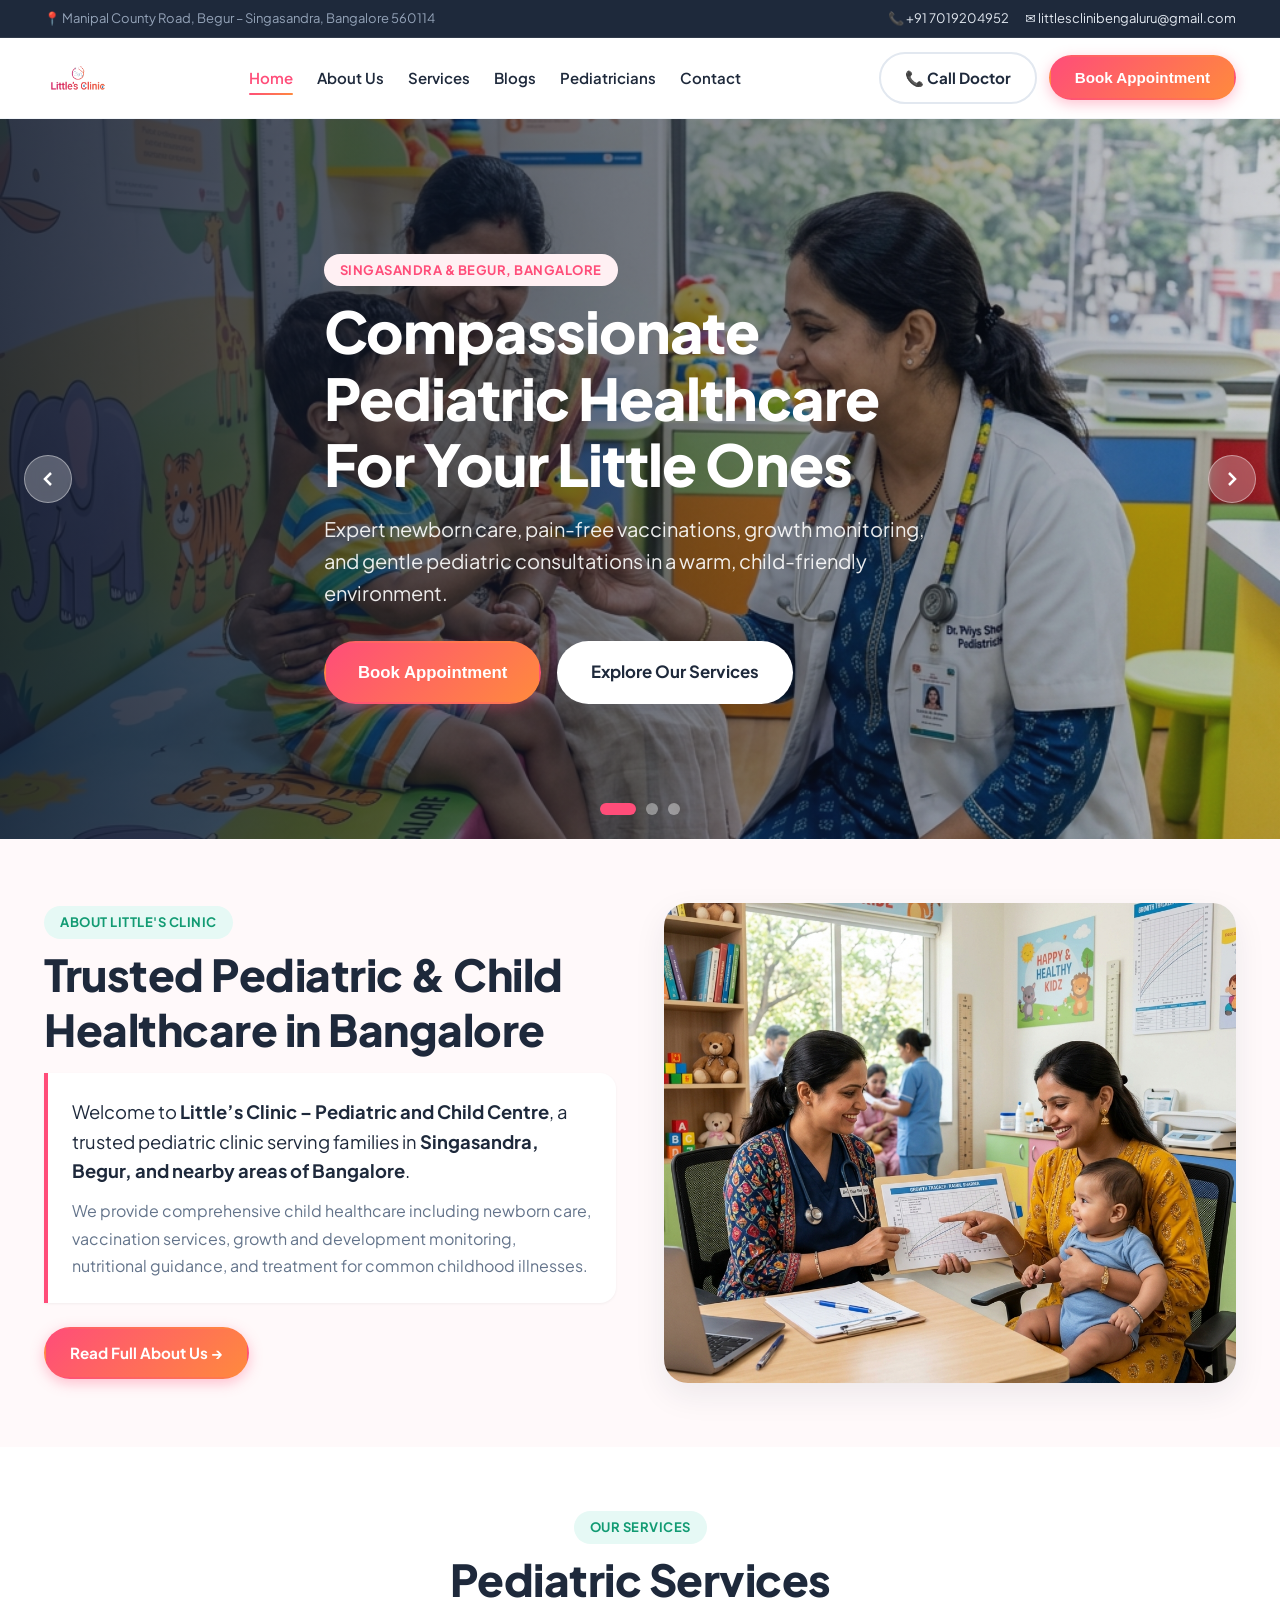
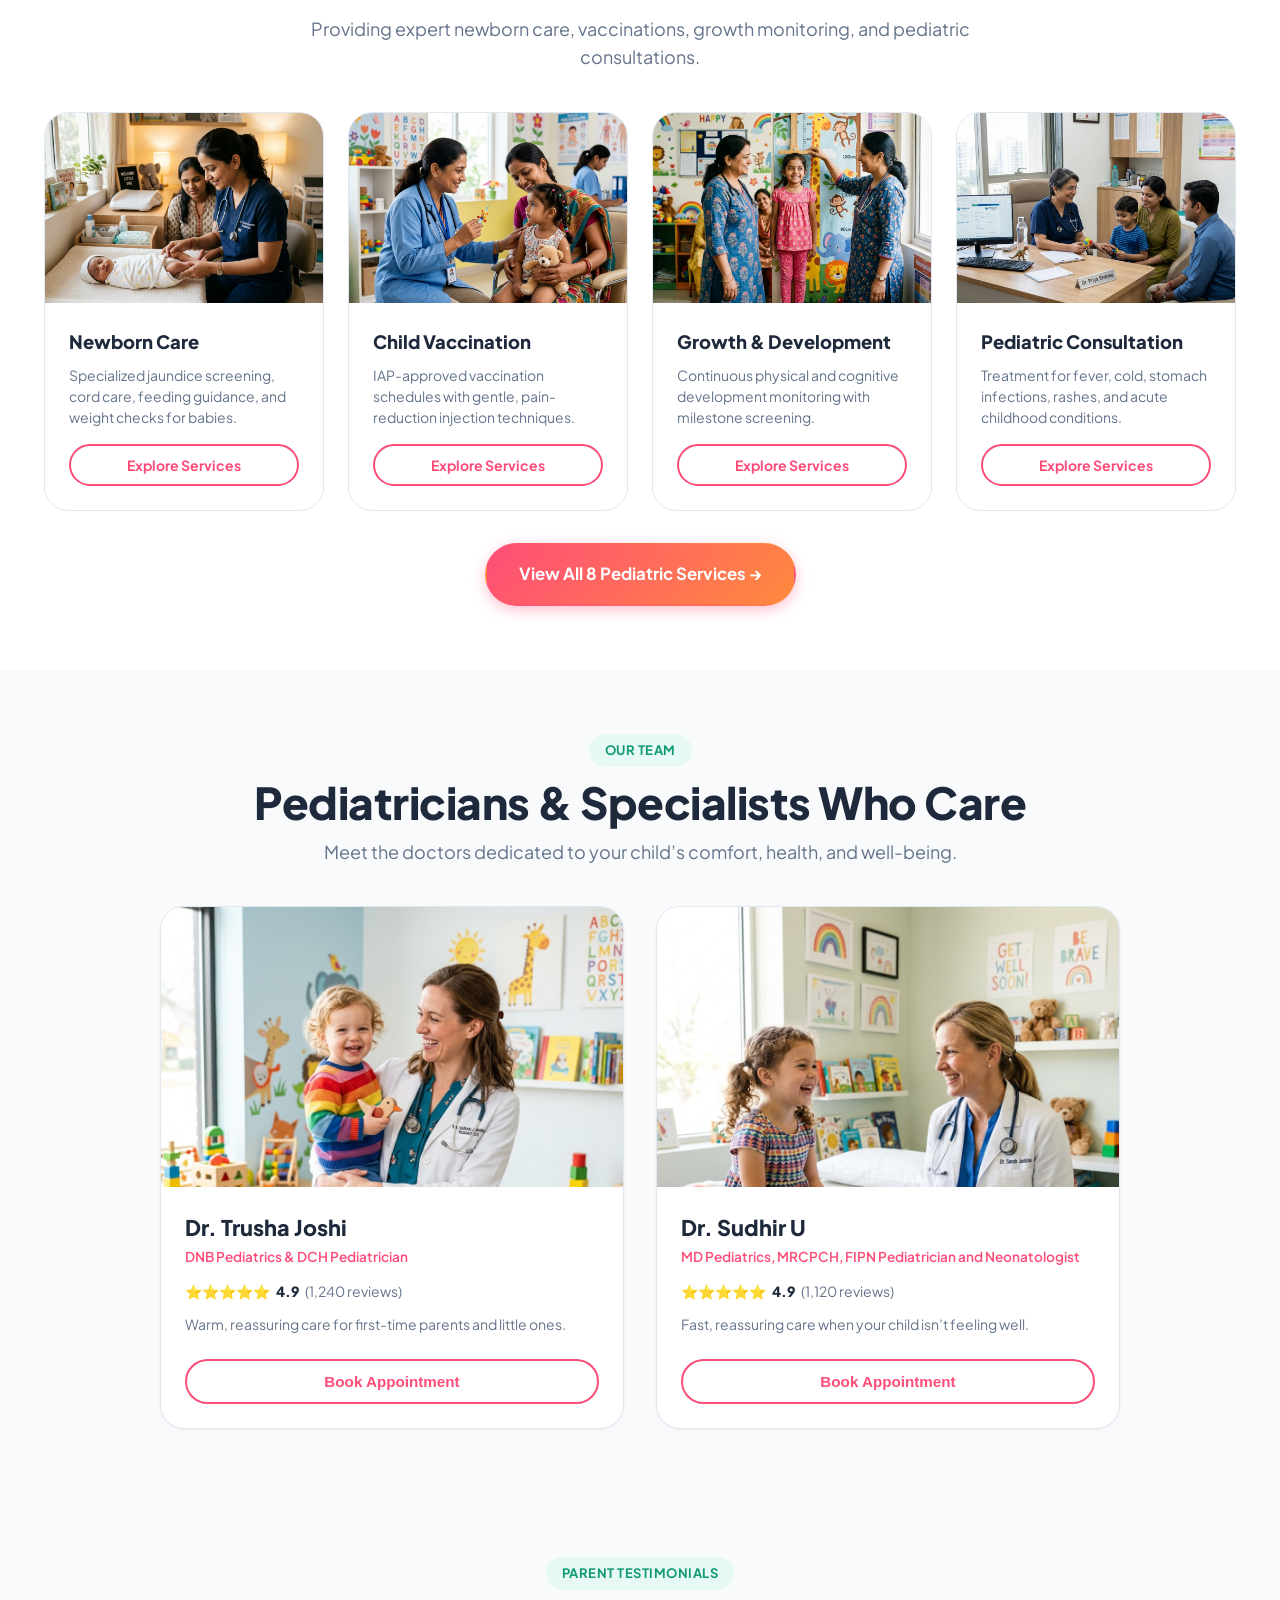
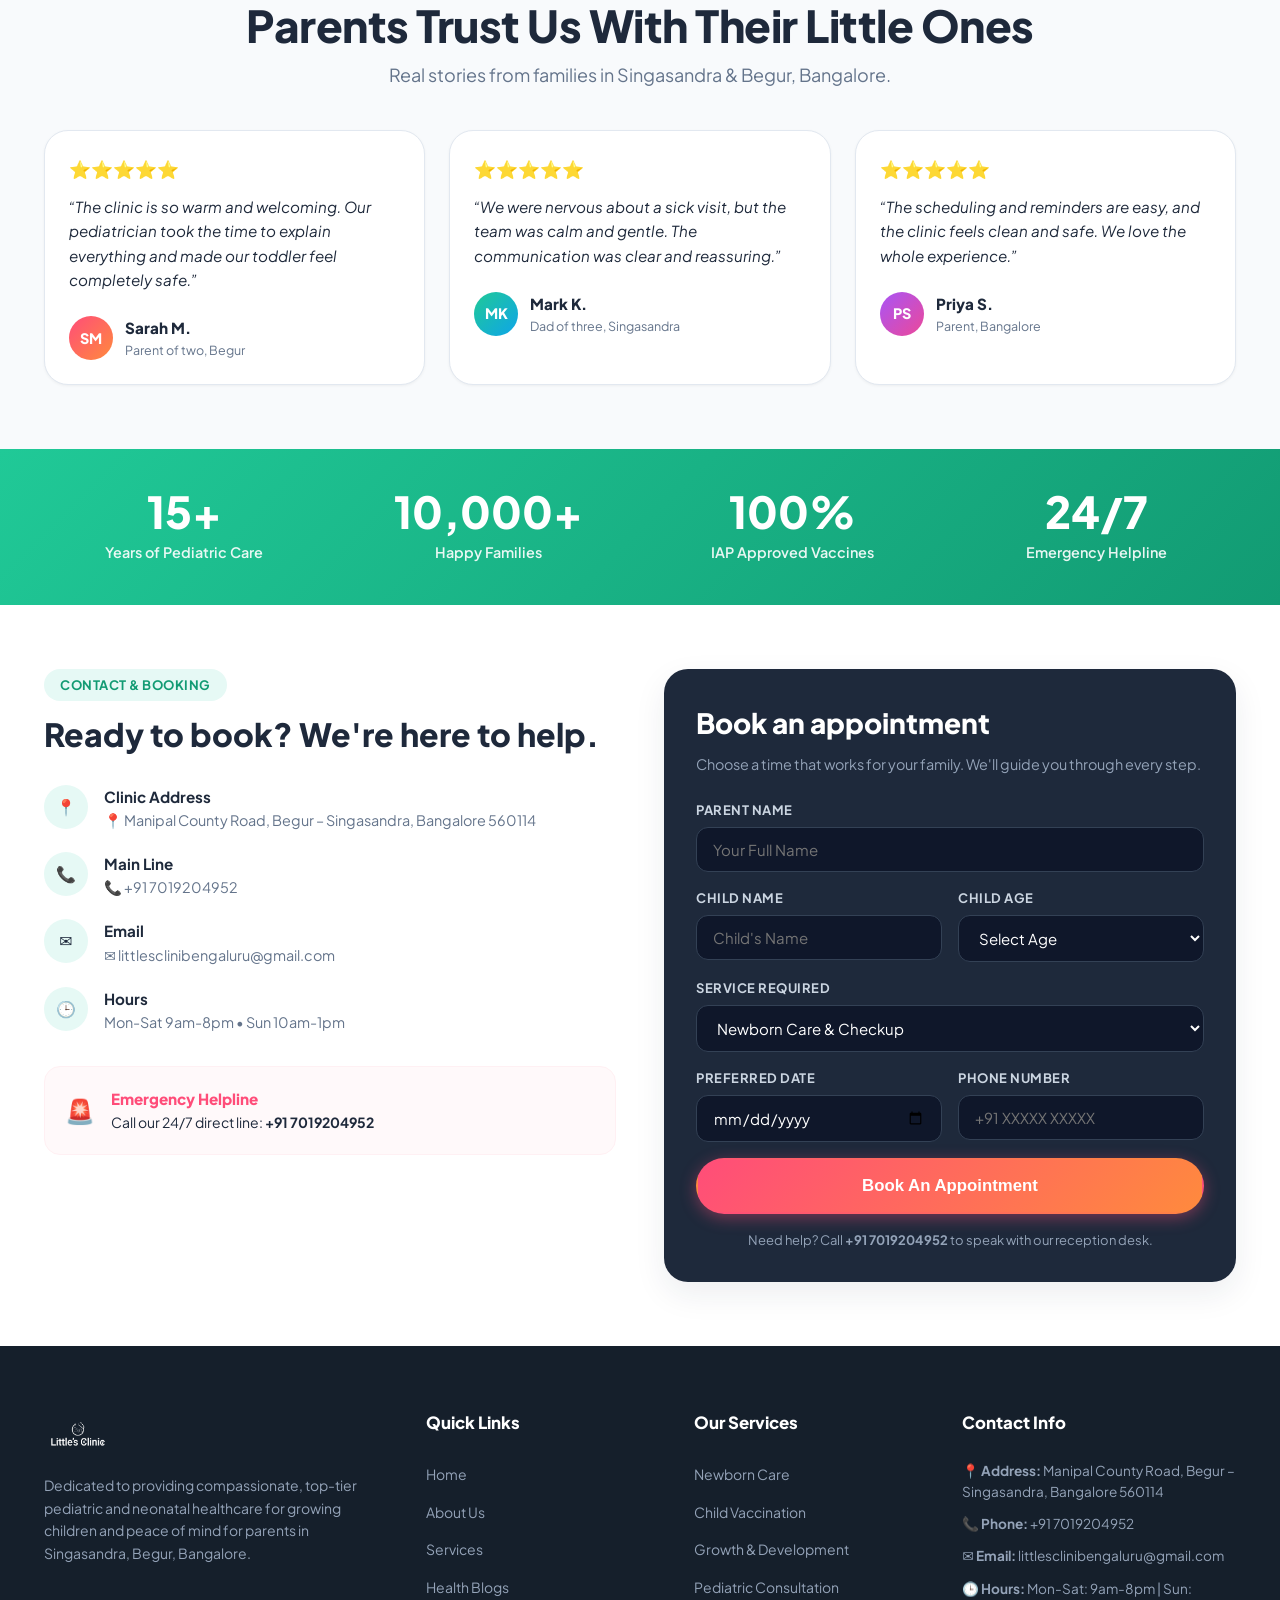
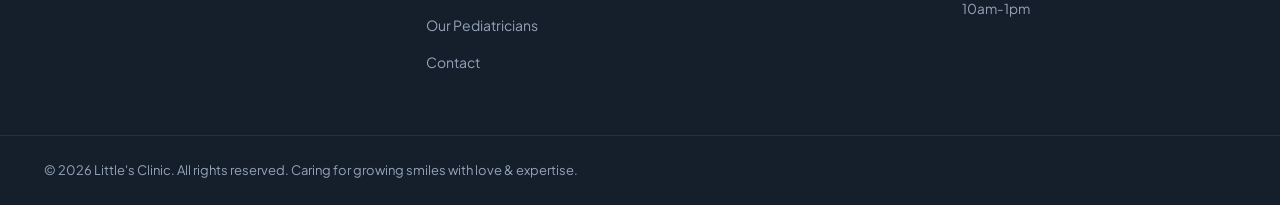
==== index.html @ 9e92f67b "Initial commit - Little's Clinic website with multi-page layout, Indian pediatric images, interactiv" ====
<!DOCTYPE html>
<html lang="en">
<head>
  <meta charset="UTF-8">
  <meta name="viewport" content="width=device-width, initial-scale=1.0">
  <title>Little's Clinic | Pediatric & Child Centre | Singasandra & Begur, Bangalore</title>
  <meta name="description" content="Little's Clinic – Pediatric & Child Centre located on Manipal County Road, Begur – Singasandra, Bangalore. Providing newborn care, vaccination, growth monitoring, and pediatric consultations.">
  <link rel="preconnect" href="https://fonts.googleapis.com">
  <link rel="preconnect" href="https://fonts.gstatic.com" crossorigin>
  <link href="https://fonts.googleapis.com/css2?family=Plus+Jakarta+Sans:wght@400;500;600;700;800&display=swap" rel="stylesheet">
  <link rel="stylesheet" href="styles.css">
</head>
<body>

  <!-- ================= TOP CONTACT INFO BAR ================= -->
  <div class="top-bar">
    <div class="container top-bar__container">
      <div class="top-bar__location">
        <span>📍 Manipal County Road, Begur – Singasandra, Bangalore 560114</span>
      </div>
      <div class="top-bar__contact">
        <a href="tel:+917019204952">📞 +91 7019204952</a>
        <a href="mailto:littlesclinibengaluru@gmail.com">✉ littlesclinibengaluru@gmail.com</a>
      </div>
    </div>
  </div>

  <!-- ================= HEADER / NAVIGATION ================= -->
  <header class="header" id="header">
    <div class="container header__container">
      
      <a href="index.html" class="brand-logo" aria-label="Little's Clinic Home">
        <img src="assets/image.png" alt="Little's Clinic Logo" class="brand-logo__img">
      </a>

      <nav class="nav" id="main-nav">
        <ul class="nav__list">
          <li class="nav__item"><a href="index.html" class="nav__link active">Home</a></li>
          <li class="nav__item"><a href="about.html" class="nav__link">About Us</a></li>
          <li class="nav__item"><a href="services.html" class="nav__link">Services</a></li>
          <li class="nav__item"><a href="blogs.html" class="nav__link">Blogs</a></li>
          <li class="nav__item"><a href="#pediatricians" class="nav__link">Pediatricians</a></li>
          <li class="nav__item"><a href="#contact" class="nav__link">Contact</a></li>
        </ul>
      </nav>

      <div class="header__actions">
        <a href="tel:+917019204952" class="btn btn--outline">
          📞 Call Doctor
        </a>
        <button onclick="openBookingModal()" class="btn btn--primary">
          Book Appointment
        </button>
        <button class="mobile-toggle" id="mobile-toggle" aria-label="Toggle Navigation Menu">
          <span></span><span></span><span></span>
        </button>
      </div>

    </div>
  </header>

  <!-- ================= HERO CAROUSEL SECTION ================= -->
  <section class="hero-carousel" id="home">
    <div class="carousel-track" id="carousel-track">
      
      <!-- SLIDE 1 (INDIAN PEDIATRICIAN & CHILD) -->
      <div class="hero-slide active" style="background-image: url('assets/hero-indian-1.png');">
        <div class="hero-slide__overlay"></div>
        <div class="container hero-slide__content">
          <span class="badge badge--pink animate-badge">SINGASANDRA & BEGUR, BANGALORE</span>
          <h1 class="hero-title animate-title">Compassionate Pediatric Healthcare For Your Little Ones</h1>
          <p class="hero-subtitle animate-subtitle">Expert newborn care, pain-free vaccinations, growth monitoring, and gentle pediatric consultations in a warm, child-friendly environment.</p>
          <div class="hero-actions animate-actions">
            <button onclick="openBookingModal()" class="btn btn--primary btn--lg">
              Book Appointment
            </button>
            <a href="services.html" class="btn btn--white-pill btn--lg">
              Explore Our Services
            </a>
          </div>
        </div>
      </div>

      <!-- SLIDE 2 (INDIAN PEDIATRIC EXAMINATION) -->
      <div class="hero-slide" style="background-image: url('assets/hero-indian-2.png');">
        <div class="hero-slide__overlay"></div>
        <div class="container hero-slide__content">
          <span class="badge badge--teal animate-badge">EXPERIENCED PEDIATRIC SPECIALISTS</span>
          <h1 class="hero-title animate-title">Trusted Healthcare Partners For Growing Families</h1>
          <p class="hero-subtitle animate-subtitle">Comprehensive child health checkups and personalized medical guidance tailored for every developmental stage.</p>
          <div class="hero-actions animate-actions">
            <button onclick="openBookingModal()" class="btn btn--primary btn--lg">
              Schedule A Visit
            </button>
            <a href="#pediatricians" class="btn btn--white-pill btn--lg">
              Meet Our Doctors
            </a>
          </div>
        </div>
      </div>

      <!-- SLIDE 3 (INDIAN MOTHER & BABY CONSULTATION) -->
      <div class="hero-slide" style="background-image: url('assets/hero-indian-3.png');">
        <div class="hero-slide__overlay"></div>
        <div class="container hero-slide__content">
          <span class="badge badge--yellow animate-badge">NEWBORN & INFANT WELLNESS</span>
          <h1 class="hero-title animate-title">Nurturing Healthy Growth & Peaceful Smiles</h1>
          <p class="hero-subtitle animate-subtitle">From zero-dose newborn vaccinations to toddler nutrition, we support parents with expert medical advice.</p>
          <div class="hero-actions animate-actions">
            <button onclick="openBookingModal()" class="btn btn--primary btn--lg">
              Consult A Specialist
            </button>
            <a href="about.html" class="btn btn--white-pill btn--lg">
              About Little's Clinic
            </a>
          </div>
        </div>
      </div>

    </div>

    <!-- CAROUSEL CONTROLS -->
    <button class="carousel-control prev" id="carousel-prev" aria-label="Previous Slide">
      <svg width="24" height="24" viewBox="0 0 24 24" fill="none" stroke="currentColor" stroke-width="2.5"><polyline points="15 18 9 12 15 6"/></svg>
    </button>
    <button class="carousel-control next" id="carousel-next" aria-label="Next Slide">
      <svg width="24" height="24" viewBox="0 0 24 24" fill="none" stroke="currentColor" stroke-width="2.5"><polyline points="9 18 15 12 9 6"/></svg>
    </button>

    <!-- CAROUSEL INDICATORS -->
    <div class="carousel-indicators" id="carousel-indicators">
      <button class="indicator active" data-slide="0" aria-label="Slide 1"></button>
      <button class="indicator" data-slide="1" aria-label="Slide 2"></button>
      <button class="indicator" data-slide="2" aria-label="Slide 3"></button>
    </div>
  </section>

  <!-- ================= ABOUT PREVIEW SUMMARY ================= -->
  <section class="about-section" id="about-summary">
    <div class="container">
      <div class="about-grid">
        <div class="about-content animate-on-scroll">
          <span class="badge badge--teal">ABOUT LITTLE'S CLINIC</span>
          <h2 class="section-title">Trusted Pediatric & Child Healthcare in Bangalore</h2>
          <div class="about-highlight-box">
            <p class="about-lead">
              Welcome to <strong>Little’s Clinic – Pediatric and Child Centre</strong>, a trusted pediatric clinic serving families in <strong>Singasandra, Begur, and nearby areas of Bangalore</strong>.
            </p>
            <p class="about-description">
              We provide comprehensive child healthcare including newborn care, vaccination services, growth and development monitoring, nutritional guidance, and treatment for common childhood illnesses.
            </p>
          </div>
          <div style="margin-top:20px;">
            <a href="about.html" class="btn btn--primary">Read Full About Us &rarr;</a>
          </div>
        </div>

        <div class="about-visual animate-on-scroll">
          <div class="about-image-card main-img">
            <img src="assets/hero-indian-3.png" alt="Little's Clinic Pediatric Doctor and Mother with Baby">
          </div>
        </div>
      </div>
    </div>
  </section>

  <!-- ================= SERVICES PREVIEW ================= -->
  <section class="services-section" id="services-preview">
    <div class="container">
      <div class="section-header text-center animate-on-scroll">
        <span class="badge badge--teal">OUR SERVICES</span>
        <h2 class="section-title">Pediatric Services</h2>
        <p class="section-subtitle">Providing expert newborn care, vaccinations, growth monitoring, and pediatric consultations.</p>
      </div>

      <div class="services-grid animate-on-scroll">
        <!-- SERVICE 1 -->
        <div class="service-card-v2 service-card--pink">
          <div class="service-card-v2__image">
            <img src="assets/service-newborn.png" alt="Newborn Care">
          </div>
          <div class="service-card-v2__content">
            <h3 class="service-card-v2__title">Newborn Care</h3>
            <p class="service-card-v2__desc">Specialized jaundice screening, cord care, feeding guidance, and weight checks for babies.</p>
            <a href="services.html" class="btn btn--outline-primary btn--full btn--sm">Explore Services</a>
          </div>
        </div>

        <!-- SERVICE 2 -->
        <div class="service-card-v2 service-card--teal">
          <div class="service-card-v2__image">
            <img src="assets/service-vaccination.png" alt="Child Vaccination">
          </div>
          <div class="service-card-v2__content">
            <h3 class="service-card-v2__title">Child Vaccination</h3>
            <p class="service-card-v2__desc">IAP-approved vaccination schedules with gentle, pain-reduction injection techniques.</p>
            <a href="services.html" class="btn btn--outline-primary btn--full btn--sm">Explore Services</a>
          </div>
        </div>

        <!-- SERVICE 3 -->
        <div class="service-card-v2 service-card--orange">
          <div class="service-card-v2__image">
            <img src="assets/service-growth.png" alt="Growth & Development">
          </div>
          <div class="service-card-v2__content">
            <h3 class="service-card-v2__title">Growth & Development</h3>
            <p class="service-card-v2__desc">Continuous physical and cognitive development monitoring with milestone screening.</p>
            <a href="services.html" class="btn btn--outline-primary btn--full btn--sm">Explore Services</a>
          </div>
        </div>

        <!-- SERVICE 4 -->
        <div class="service-card-v2 service-card--blue">
          <div class="service-card-v2__image">
            <img src="assets/service-consultation.png" alt="Pediatric Consultation">
          </div>
          <div class="service-card-v2__content">
            <h3 class="service-card-v2__title">Pediatric Consultation</h3>
            <p class="service-card-v2__desc">Treatment for fever, cold, stomach infections, rashes, and acute childhood conditions.</p>
            <a href="services.html" class="btn btn--outline-primary btn--full btn--sm">Explore Services</a>
          </div>
        </div>
      </div>

      <div style="text-align:center; margin-top:32px;">
        <a href="services.html" class="btn btn--primary btn--lg">View All 8 Pediatric Services &rarr;</a>
      </div>
    </div>
  </section>

  <!-- ================= MEET OUR PEDIATRICIANS ================= -->
  <section class="pediatricians-section" id="pediatricians">
    <div class="container">
      
      <div class="section-header text-center animate-on-scroll">
        <span class="badge badge--teal">OUR TEAM</span>
        <h2 class="section-title">Pediatricians & Specialists Who Care</h2>
        <p class="section-subtitle">Meet the doctors dedicated to your child’s comfort, health, and well-being.</p>
      </div>

      <div class="doctors-grid animate-on-scroll">
        
        <!-- DOCTOR CARD 1 -->
        <div class="doctor-card">
          <div class="doctor-card__image-wrap">
            <img src="assets/doctor_trusha_joshi_1786905986189.png" alt="Dr. Trusha Joshi - Pediatrician" class="doctor-card__img" loading="lazy">
          </div>
          <div class="doctor-card__content">
            <h3 class="doctor-card__name">Dr. Trusha Joshi</h3>
            <p class="doctor-card__qualification">DNB Pediatrics & DCH Pediatrician</p>
            
            <div class="doctor-card__rating">
              <span class="stars">⭐⭐⭐⭐⭐</span>
              <span class="rating-score">4.9</span>
              <span class="rating-count">(1,240 reviews)</span>
            </div>

            <p class="doctor-card__specialization">Warm, reassuring care for first-time parents and little ones.</p>
            
            <div class="doctor-card__action">
              <button onclick="openBookingModal('Dr. Trusha Joshi')" class="btn btn--outline-primary btn--full">Book Appointment</button>
            </div>
          </div>
        </div>

        <!-- DOCTOR CARD 2 -->
        <div class="doctor-card">
          <div class="doctor-card__image-wrap">
            <img src="assets/doctor_sudhir_u_1786906006458.png" alt="Dr. Sudhir U - Pediatrician & Neonatologist" class="doctor-card__img" loading="lazy">
          </div>
          <div class="doctor-card__content">
            <h3 class="doctor-card__name">Dr. Sudhir U</h3>
            <p class="doctor-card__qualification">MD Pediatrics, MRCPCH, FIPN Pediatrician and Neonatologist</p>
            
            <div class="doctor-card__rating">
              <span class="stars">⭐⭐⭐⭐⭐</span>
              <span class="rating-score">4.9</span>
              <span class="rating-count">(1,120 reviews)</span>
            </div>

            <p class="doctor-card__specialization">Fast, reassuring care when your child isn’t feeling well.</p>
            
            <div class="doctor-card__action">
              <button onclick="openBookingModal('Dr. Sudhir U')" class="btn btn--outline-primary btn--full">Book Appointment</button>
            </div>
          </div>
        </div>

      </div>
    </div>
  </section>

  <!-- ================= TESTIMONIALS SECTION ================= -->
  <section class="testimonials-section" id="testimonials">
    <div class="container">
      
      <div class="section-header text-center animate-on-scroll">
        <span class="badge badge--teal">PARENT TESTIMONIALS</span>
        <h2 class="section-title">Parents Trust Us With Their Little Ones</h2>
        <p class="section-subtitle">Real stories from families in Singasandra & Begur, Bangalore.</p>
      </div>

      <div class="testimonials-grid animate-on-scroll">
        
        <div class="testimonial-card">
          <div class="testimonial-card__stars">⭐⭐⭐⭐⭐</div>
          <p class="testimonial-card__text">“The clinic is so warm and welcoming. Our pediatrician took the time to explain everything and made our toddler feel completely safe.”</p>
          <div class="testimonial-card__author">
            <div class="author-avatar author-avatar--1">SM</div>
            <div class="author-info">
              <h4 class="author-name">Sarah M.</h4>
              <p class="author-role">Parent of two, Begur</p>
            </div>
          </div>
        </div>

        <div class="testimonial-card">
          <div class="testimonial-card__stars">⭐⭐⭐⭐⭐</div>
          <p class="testimonial-card__text">“We were nervous about a sick visit, but the team was calm and gentle. The communication was clear and reassuring.”</p>
          <div class="testimonial-card__author">
            <div class="author-avatar author-avatar--2">MK</div>
            <div class="author-info">
              <h4 class="author-name">Mark K.</h4>
              <p class="author-role">Dad of three, Singasandra</p>
            </div>
          </div>
        </div>

        <div class="testimonial-card">
          <div class="testimonial-card__stars">⭐⭐⭐⭐⭐</div>
          <p class="testimonial-card__text">“The scheduling and reminders are easy, and the clinic feels clean and safe. We love the whole experience.”</p>
          <div class="testimonial-card__author">
            <div class="author-avatar author-avatar--3">PS</div>
            <div class="author-info">
              <h4 class="author-name">Priya S.</h4>
              <p class="author-role">Parent, Bangalore</p>
            </div>
          </div>
        </div>

      </div>
    </div>
  </section>

  <!-- ================= STATS BANNER ================= -->
  <section class="stats-banner animate-on-scroll">
    <div class="container">
      <div class="stats-grid">
        
        <div class="stat-card">
          <h3 class="stat-card__number">15+</h3>
          <p class="stat-card__label">Years of Pediatric Care</p>
        </div>

        <div class="stat-card">
          <h3 class="stat-card__number">10,000+</h3>
          <p class="stat-card__label">Happy Families</p>
        </div>

        <div class="stat-card">
          <h3 class="stat-card__number">100%</h3>
          <p class="stat-card__label">IAP Approved Vaccines</p>
        </div>

        <div class="stat-card">
          <h3 class="stat-card__number">24/7</h3>
          <p class="stat-card__label">Emergency Helpline</p>
        </div>

      </div>
    </div>
  </section>

  <!-- ================= CONTACT & BOOKING SECTION ================= -->
  <section class="contact-section" id="contact">
    <div class="container">
      <div class="contact-grid">
        
        <!-- LEFT SIDE: CLINIC CONTACT INFORMATION -->
        <div class="contact-info-block animate-on-scroll">
          <span class="badge badge--teal">CONTACT & BOOKING</span>
          <h2 class="contact-info-title">Ready to book? We're here to help.</h2>
          
          <div class="contact-items">
            
            <div class="contact-item">
              <div class="contact-item__icon">📍</div>
              <div class="contact-item__details">
                <h4>Clinic Address</h4>
                <p>📍 Manipal County Road, Begur – Singasandra, Bangalore 560114</p>
              </div>
            </div>

            <div class="contact-item">
              <div class="contact-item__icon">📞</div>
              <div class="contact-item__details">
                <h4>Main Line</h4>
                <p>📞 +91 7019204952</p>
              </div>
            </div>

            <div class="contact-item">
              <div class="contact-item__icon">✉</div>
              <div class="contact-item__details">
                <h4>Email</h4>
                <p>✉ littlesclinibengaluru@gmail.com</p>
              </div>
            </div>

            <div class="contact-item">
              <div class="contact-item__icon">🕒</div>
              <div class="contact-item__details">
                <h4>Hours</h4>
                <p>Mon-Sat 9am-8pm • Sun 10am-1pm</p>
              </div>
            </div>

          </div>

          <!-- EMERGENCY HELPLINE BOX -->
          <div class="emergency-box">
            <div class="emergency-box__icon">🚨</div>
            <div class="emergency-box__text">
              <h4>Emergency Helpline</h4>
              <p>Call our 24/7 direct line: <strong>+91 7019204952</strong></p>
            </div>
          </div>

        </div>

        <!-- RIGHT SIDE: BOOKING FORM CARD -->
        <div class="booking-card animate-on-scroll">
          <h3 class="booking-card__title">Book an appointment</h3>
          <p class="booking-card__desc">Choose a time that works for your family. We'll guide you through every step.</p>
          
          <form class="booking-form" id="main-booking-form" onsubmit="handleBookingSubmit(event)">
            <div class="form-group">
              <label for="parent-name">Parent Name</label>
              <input type="text" id="parent-name" required placeholder="Your Full Name">
            </div>

            <div class="form-row">
              <div class="form-group">
                <label for="child-name">Child Name</label>
                <input type="text" id="child-name" required placeholder="Child's Name">
              </div>

              <div class="form-group">
                <label for="child-age">Child Age</label>
                <select id="child-age" required>
                  <option value="">Select Age</option>
                  <option value="Newborn (0-2 mo)">Newborn (0-2 mo)</option>
                  <option value="Infant (3-12 mo)">Infant (3-12 mo)</option>
                  <option value="Toddler (1-3 yrs)">Toddler (1-3 yrs)</option>
                  <option value="Child (4-12 yrs)">Child (4-12 yrs)</option>
                </select>
              </div>
            </div>

            <div class="form-group">
              <label for="service-needed">Service Required</label>
              <select id="service-needed" required>
                <option value="Newborn Care">Newborn Care & Checkup</option>
                <option value="Child Vaccination">Child Vaccination</option>
                <option value="Growth Monitoring">Growth & Development Monitoring</option>
                <option value="Pediatric Consultation">Pediatric Illness Consultation</option>
                <option value="Nutrition Counseling">Pediatric Nutrition Counseling</option>
              </select>
            </div>

            <div class="form-row">
              <div class="form-group">
                <label for="preferred-date">Preferred Date</label>
                <input type="date" id="preferred-date" required>
              </div>

              <div class="form-group">
                <label for="phone-number">Phone Number</label>
                <input type="tel" id="phone-number" required placeholder="+91 XXXXX XXXXX">
              </div>
            </div>

            <button type="submit" class="btn btn--pink-gradient btn--full btn--lg">
              Book An Appointment
            </button>
          </form>

          <p class="booking-card__footnote">Need help? Call <strong>+91 7019204952</strong> to speak with our reception desk.</p>
        </div>

      </div>
    </div>
  </section>

  <!-- ================= FOOTER ================= -->
  <footer class="footer">
    <div class="container footer__container">
      
      <div class="footer__col footer__col--brand">
        <a href="index.html" class="brand-logo footer__logo">
          <img src="assets/image.png" alt="Little's Clinic Logo" class="brand-logo__img footer__logo-img">
        </a>
        <p class="footer__desc">Dedicated to providing compassionate, top-tier pediatric and neonatal healthcare for growing children and peace of mind for parents in Singasandra, Begur, Bangalore.</p>
      </div>

      <div class="footer__col">
        <h4 class="footer__heading">Quick Links</h4>
        <ul class="footer__links">
          <li><a href="index.html">Home</a></li>
          <li><a href="about.html">About Us</a></li>
          <li><a href="services.html">Services</a></li>
          <li><a href="blogs.html">Health Blogs</a></li>
          <li><a href="#pediatricians">Our Pediatricians</a></li>
          <li><a href="#contact">Contact</a></li>
        </ul>
      </div>

      <div class="footer__col">
        <h4 class="footer__heading">Our Services</h4>
        <ul class="footer__links">
          <li><a href="services.html">Newborn Care</a></li>
          <li><a href="services.html">Child Vaccination</a></li>
          <li><a href="services.html">Growth & Development</a></li>
          <li><a href="services.html">Pediatric Consultation</a></li>
        </ul>
      </div>

      <div class="footer__col">
        <h4 class="footer__heading">Contact Info</h4>
        <div class="footer__contact-info">
          <p><strong>📍 Address:</strong> Manipal County Road, Begur – Singasandra, Bangalore 560114</p>
          <p><strong>📞 Phone:</strong> +91 7019204952</p>
          <p><strong>✉ Email:</strong> littlesclinibengaluru@gmail.com</p>
          <p><strong>🕒 Hours:</strong> Mon-Sat: 9am-8pm | Sun: 10am-1pm</p>
        </div>
      </div>

    </div>

    <div class="footer__bottom">
      <div class="container footer__bottom-container">
        <p>© 2026 Little's Clinic. All rights reserved. Caring for growing smiles with love & expertise.</p>
      </div>
    </div>
  </footer>

  <!-- BOOKING MODAL -->
  <div class="booking-modal-overlay" id="booking-modal">
    <div class="booking-modal-content">
      <button class="modal-close-btn" onclick="closeBookingModal()">&times;</button>
      <h3 class="modal-title">Book an Appointment at Little's Clinic</h3>
      <p class="modal-subtitle">Manipal County Road, Begur – Singasandra, Bangalore</p>
      
      <form onsubmit="handleModalBookingSubmit(event)">
        <div class="form-group">
          <label>Parent Name</label>
          <input type="text" id="modal-parent-name" required placeholder="Enter Parent Name">
        </div>
        <div class="form-row">
          <div class="form-group">
            <label>Child Name</label>
            <input type="text" id="modal-child-name" required placeholder="Child's Name">
          </div>
          <div class="form-group">
            <label>Phone Number</label>
            <input type="tel" id="modal-phone" required placeholder="+91 XXXXX XXXXX">
          </div>
        </div>
        <div class="form-group">
          <label>Preferred Date</label>
          <input type="date" id="modal-date" required>
        </div>
        <button type="submit" class="btn btn--primary btn--full btn--lg" style="margin-top:12px;">Confirm Booking</button>
      </form>
    </div>
  </div>

  <script src="script.js"></script>
</body>
</html>
---- styles.css ----
/* ==========================================================================
   LITTLE'S CLINIC - MULTI-PAGE STYLES & ANIMATIONS
   ========================================================================== */

/* --------------------------------------------------------------------------
   1. DESIGN TOKENS (CHILD-FRIENDLY & MODERN PALETTE)
   -------------------------------------------------------------------------- */
:root {
  --primary: #FF4D79;             /* Loving Warm Pink */
  --primary-hover: #E63963;
  --primary-light: #FFF0F3;
  --primary-gradient: linear-gradient(135deg, #FF4D79 0%, #FF8A3D 100%);
  --primary-gradient-hover: linear-gradient(135deg, #E63963 0%, #F07525 100%);
  
  --secondary-orange: #FF8A3D;    /* Cheerful Warm Orange */
  --teal-accent: #20C997;          /* Mint Teal Banner background */
  --teal-accent-dark: #129B73;
  --teal-accent-light: #E6F9F5;

  --blue-soft: #38BDF8;
  --blue-soft-light: #F0F9FF;

  --purple-soft: #A855F7;
  --purple-soft-light: #F3E8FF;

  --yellow-soft: #FFD166;
  --yellow-soft-light: #FFFBEB;

  --navy-dark: #1E293B;            /* Header / Primary Text */
  --navy-card: #253342;            /* Dark Booking Card Background */

  /* Neutral Backgrounds */
  --bg-white: #FFFFFF;
  --bg-subtle: #F8FAFC;
  --bg-warm: #FFF9FA;
  --bg-footer: #151F2B;

  /* Typography Colors */
  --text-main: #1E293B;
  --text-muted: #64748B;
  --text-light: #94A3B8;
  --text-white: #FFFFFF;

  /* Borders & Dividers */
  --border-color: #E2E8F0;
  --border-light: #F1F5F9;

  /* Typography Tokens */
  --font-family: 'Plus Jakarta Sans', system-ui, -apple-system, sans-serif;
  
  /* Spacing Tokens */
  --space-1: 4px;
  --space-2: 8px;
  --space-3: 12px;
  --space-4: 16px;
  --space-5: 20px;
  --space-6: 24px;
  --space-8: 32px;
  --space-10: 40px;
  --space-12: 48px;
  --space-16: 64px;

  /* Border Radii */
  --radius-sm: 8px;
  --radius-md: 12px;
  --radius-lg: 16px;
  --radius-xl: 24px;
  --radius-full: 9999px;

  /* Shadows */
  --shadow-sm: 0 1px 3px rgba(0, 0, 0, 0.05);
  --shadow-md: 0 4px 12px rgba(30, 41, 59, 0.06);
  --shadow-lg: 0 12px 32px rgba(30, 41, 59, 0.08);
  --shadow-hover: 0 16px 32px rgba(255, 77, 121, 0.16);

  /* Container Width */
  --container-max-width: 1240px;
}

/* --------------------------------------------------------------------------
   2. GLOBAL RESET & BASE STYLES
   -------------------------------------------------------------------------- */
*, *::before, *::after {
  box-sizing: border-box;
  margin: 0;
  padding: 0;
}

html {
  scroll-behavior: smooth;
  font-size: 16px;
}

body {
  font-family: var(--font-family);
  color: var(--text-main);
  background-color: var(--bg-white);
  line-height: 1.6;
  -webkit-font-smoothing: antialiased;
  -moz-osx-font-smoothing: grayscale;
  overflow-x: hidden;
}

img {
  max-width: 100%;
  height: auto;
  display: block;
}

a {
  text-decoration: none;
  color: inherit;
  transition: all 0.25s ease;
}

ul {
  list-style: none;
}

.container {
  width: 100%;
  max-width: var(--container-max-width);
  margin-left: auto;
  margin-right: auto;
  padding-left: var(--space-6);
  padding-right: var(--space-6);
}

/* --------------------------------------------------------------------------
   3. ANIMATIONS & TRANSITIONS (STARTUP ANIMATIONS)
   -------------------------------------------------------------------------- */
@keyframes fadeInUp {
  from {
    opacity: 0;
    transform: translateY(30px);
  }
  to {
    opacity: 1;
    transform: translateY(0);
  }
}

@keyframes fadeInScale {
  from {
    opacity: 0;
    transform: scale(0.95);
  }
  to {
    opacity: 1;
    transform: scale(1);
  }
}

@keyframes floatAnimation {
  0%, 100% {
    transform: translateY(0);
  }
  50% {
    transform: translateY(-8px);
  }
}

.animate-on-scroll {
  opacity: 0;
  transform: translateY(30px);
  transition: opacity 0.7s cubic-bezier(0.16, 1, 0.3, 1), transform 0.7s cubic-bezier(0.16, 1, 0.3, 1);
}

.animate-on-scroll.visible {
  opacity: 1;
  transform: translateY(0);
}

/* --------------------------------------------------------------------------
   4. TOP BAR & HEADER / NAVIGATION
   -------------------------------------------------------------------------- */
.top-bar {
  background-color: var(--navy-dark);
  color: #94A3B8;
  font-size: 0.8125rem;
  padding: 8px 0;
  border-bottom: 1px solid rgba(255, 255, 255, 0.08);
}

.top-bar__container {
  display: flex;
  justify-content: space-between;
  align-items: center;
  flex-wrap: wrap;
  gap: var(--space-2);
}

.top-bar__location, .top-bar__contact {
  display: flex;
  align-items: center;
  gap: var(--space-4);
}

.top-bar__contact a {
  display: inline-flex;
  align-items: center;
  gap: 4px;
  color: #E2E8F0;
}

.top-bar__contact a:hover {
  color: var(--primary);
}

/* Header */
.header {
  position: sticky;
  top: 0;
  z-index: 100;
  background-color: rgba(255, 255, 255, 0.95);
  backdrop-filter: blur(12px);
  border-bottom: 1px solid var(--border-light);
  transition: all 0.3s ease;
}

.header.scrolled {
  box-shadow: var(--shadow-md);
  padding: 4px 0;
}

.header__container {
  display: flex;
  align-items: center;
  justify-content: space-between;
  height: 80px;
}

.brand-logo {
  display: flex;
  align-items: center;
}

.brand-logo__img {
  height: 48px;
  width: auto;
  object-fit: contain;
}

.nav__list {
  display: flex;
  align-items: center;
  gap: var(--space-6);
}

.nav__link {
  font-weight: 600;
  font-size: 0.9375rem;
  color: var(--navy-dark);
  position: relative;
  padding: 8px 0;
}

.nav__link::after {
  content: '';
  position: absolute;
  bottom: 0;
  left: 0;
  width: 0;
  height: 2px;
  background: var(--primary-gradient);
  transition: width 0.3s ease;
  border-radius: var(--radius-full);
}

.nav__link:hover, .nav__link.active {
  color: var(--primary);
}

.nav__link.active::after, .nav__link:hover::after {
  width: 100%;
}

.header__actions {
  display: flex;
  align-items: center;
  gap: var(--space-3);
}

.mobile-toggle {
  display: none;
  background: none;
  border: none;
  cursor: pointer;
  padding: 8px;
  flex-direction: column;
  gap: 5px;
}

.mobile-toggle span {
  display: block;
  width: 24px;
  height: 2px;
  background-color: var(--navy-dark);
  transition: all 0.3s ease;
}

/* --------------------------------------------------------------------------
   5. PAGE BANNER (FOR ABOUT, SERVICES, BLOGS)
   -------------------------------------------------------------------------- */
.page-banner {
  background: linear-gradient(135deg, #1E293B 0%, #0F172A 100%);
  color: white;
  padding: var(--space-16) 0 var(--space-12) 0;
  text-align: center;
  position: relative;
  overflow: hidden;
}

.page-banner::before {
  content: '';
  position: absolute;
  top: -50px;
  right: -50px;
  width: 250px;
  height: 250px;
  border-radius: var(--radius-full);
  background: rgba(255, 77, 121, 0.15);
  filter: blur(40px);
}

.page-banner__title {
  font-size: clamp(2.2rem, 4vw, 3.25rem);
  font-weight: 800;
  margin-top: var(--space-3);
  margin-bottom: var(--space-3);
  line-height: 1.2;
}

.page-banner__subtitle {
  font-size: 1.1rem;
  color: #CBD5E1;
  max-width: 680px;
  margin: 0 auto;
}

/* --------------------------------------------------------------------------
   6. REUSABLE COMPONENTS & BUTTONS
   -------------------------------------------------------------------------- */
.badge {
  display: inline-flex;
  align-items: center;
  gap: var(--space-2);
  padding: 6px 16px;
  border-radius: var(--radius-full);
  font-size: 0.8125rem;
  font-weight: 700;
  letter-spacing: 0.5px;
  text-transform: uppercase;
}

.badge--teal {
  background-color: var(--teal-accent-light);
  color: var(--teal-accent-dark);
}

.badge--pink {
  background-color: var(--primary-light);
  color: var(--primary);
}

.badge--yellow {
  background-color: var(--yellow-soft-light);
  color: #D97706;
}

.section-header {
  margin-bottom: var(--space-10);
}

.section-header.text-center {
  text-align: center;
}

.section-title {
  font-size: clamp(2rem, 3.5vw, 2.75rem);
  font-weight: 800;
  color: var(--navy-dark);
  line-height: 1.25;
  margin-top: var(--space-2);
  margin-bottom: var(--space-2);
  letter-spacing: -0.5px;
}

.section-subtitle {
  font-size: 1.125rem;
  color: var(--text-muted);
  max-width: 680px;
  margin-left: auto;
  margin-right: auto;
}

/* Buttons */
.btn {
  display: inline-flex;
  align-items: center;
  justify-content: center;
  gap: var(--space-2);
  padding: 12px 24px;
  border-radius: var(--radius-full);
  font-size: 0.95rem;
  font-weight: 700;
  cursor: pointer;
  border: 2px solid transparent;
  transition: all 0.25s cubic-bezier(0.4, 0, 0.2, 1);
  white-space: nowrap;
}

.btn--primary {
  background: var(--primary-gradient);
  color: var(--text-white);
  box-shadow: 0 4px 14px rgba(255, 77, 121, 0.35);
}

.btn--primary:hover {
  transform: translateY(-2px);
  box-shadow: 0 8px 20px rgba(255, 77, 121, 0.45);
}

.btn--outline {
  border-color: var(--border-color);
  color: var(--text-main);
  background-color: transparent;
}

.btn--outline:hover {
  border-color: var(--primary);
  color: var(--primary);
  background-color: var(--primary-light);
}

.btn--outline-primary {
  border-color: var(--primary);
  color: var(--primary);
  background-color: transparent;
}

.btn--outline-primary:hover {
  background: var(--primary-gradient);
  color: var(--text-white);
  border-color: transparent;
}

.btn--pink-gradient {
  background: var(--primary-gradient);
  color: var(--text-white);
  box-shadow: 0 4px 16px rgba(255, 77, 121, 0.4);
}

.btn--pink-gradient:hover {
  transform: translateY(-2px);
  box-shadow: 0 8px 24px rgba(255, 77, 121, 0.5);
}

.btn--white-pill {
  background-color: #FFFFFF;
  color: var(--navy-dark);
  box-shadow: var(--shadow-md);
}

.btn--white-pill:hover {
  background-color: #F1F5F9;
  transform: translateY(-2px);
}

.btn--lg {
  padding: 16px 32px;
  font-size: 1.05rem;
}

.btn--sm {
  padding: 8px 16px;
  font-size: 0.875rem;
}

.btn--full {
  width: 100%;
}

/* --------------------------------------------------------------------------
   7. HERO CAROUSEL SECTION (WITH CAPTION & INDIAN IMAGES)
   -------------------------------------------------------------------------- */
.hero-carousel {
  position: relative;
  width: 100%;
  height: clamp(520px, 80vh, 720px);
  overflow: hidden;
  background-color: var(--navy-dark);
}

.carousel-track {
  display: flex;
  width: 300%;
  height: 100%;
  transition: transform 0.8s cubic-bezier(0.77, 0, 0.175, 1);
}

.hero-slide {
  width: 33.33333%;
  height: 100%;
  background-size: cover;
  background-position: center;
  position: relative;
  display: flex;
  align-items: center;
}

.hero-slide__overlay {
  position: absolute;
  inset: 0;
  background: linear-gradient(90deg, rgba(15, 23, 42, 0.85) 0%, rgba(15, 23, 42, 0.55) 50%, rgba(15, 23, 42, 0.2) 100%);
}

.hero-slide__content {
  position: relative;
  z-index: 10;
  max-width: 680px;
  color: var(--text-white);
  padding: var(--space-8) var(--space-6);
}

.hero-title {
  font-size: clamp(2.2rem, 4.5vw, 3.75rem);
  font-weight: 800;
  line-height: 1.15;
  margin-top: var(--space-3);
  margin-bottom: var(--space-4);
  letter-spacing: -1px;
}

.hero-subtitle {
  font-size: clamp(1rem, 1.8vw, 1.25rem);
  line-height: 1.6;
  color: rgba(255, 255, 255, 0.9);
  margin-bottom: var(--space-8);
}

.hero-actions {
  display: flex;
  gap: var(--space-4);
  flex-wrap: wrap;
}

.hero-slide.active .animate-badge {
  animation: fadeInUp 0.6s ease forwards 0.2s;
}

.hero-slide.active .animate-title {
  animation: fadeInUp 0.7s ease forwards 0.3s;
}

.hero-slide.active .animate-subtitle {
  animation: fadeInUp 0.8s ease forwards 0.4s;
}

.hero-slide.active .animate-actions {
  animation: fadeInUp 0.9s ease forwards 0.5s;
}

.carousel-control {
  position: absolute;
  top: 50%;
  transform: translateY(-50%);
  z-index: 20;
  width: 48px;
  height: 48px;
  border-radius: var(--radius-full);
  background-color: rgba(255, 255, 255, 0.25);
  backdrop-filter: blur(8px);
  border: 1px solid rgba(255, 255, 255, 0.4);
  color: white;
  display: flex;
  align-items: center;
  justify-content: center;
  cursor: pointer;
  transition: all 0.3s ease;
}

.carousel-control:hover {
  background-color: var(--primary);
  border-color: var(--primary);
}

.carousel-control.prev { left: 24px; }
.carousel-control.next { right: 24px; }

.carousel-indicators {
  position: absolute;
  bottom: 24px;
  left: 50%;
  transform: translateX(-50%);
  z-index: 20;
  display: flex;
  gap: 10px;
}

.indicator {
  width: 12px;
  height: 12px;
  border-radius: var(--radius-full);
  background-color: rgba(255, 255, 255, 0.4);
  border: none;
  cursor: pointer;
  transition: all 0.3s ease;
}

.indicator.active {
  width: 36px;
  background-color: var(--primary);
}

/* --------------------------------------------------------------------------
   8. ABOUT US SECTION
   -------------------------------------------------------------------------- */
.about-section {
  padding: var(--space-16) 0;
  background-color: var(--bg-warm);
}

.about-grid {
  display: grid;
  grid-template-columns: 1fr 1fr;
  gap: var(--space-12);
  align-items: center;
}

.about-highlight-box {
  background-color: var(--bg-white);
  border-left: 4px solid var(--primary);
  padding: var(--space-6);
  border-radius: 0 var(--radius-lg) var(--radius-lg) 0;
  margin: var(--space-4) 0 var(--space-6) 0;
  box-shadow: var(--shadow-sm);
}

.about-lead {
  font-size: 1.15rem;
  color: var(--navy-dark);
  line-height: 1.6;
  margin-bottom: var(--space-3);
}

.about-description {
  font-size: 1rem;
  color: var(--text-muted);
  line-height: 1.7;
}

.about-features {
  display: grid;
  grid-template-columns: 1fr 1fr;
  gap: var(--space-4);
  margin-bottom: var(--space-8);
}

.about-feature-item {
  display: flex;
  align-items: flex-start;
  gap: var(--space-3);
  background-color: var(--bg-white);
  padding: var(--space-4);
  border-radius: var(--radius-md);
  border: 1px solid var(--border-light);
  transition: transform 0.25s ease, box-shadow 0.25s ease;
}

.about-feature-item:hover {
  transform: translateY(-3px);
  box-shadow: var(--shadow-md);
}

.about-feature-icon {
  font-size: 1.75rem;
  line-height: 1;
}

.about-feature-item h4 {
  font-size: 0.95rem;
  font-weight: 700;
  color: var(--navy-dark);
  margin-bottom: 2px;
}

.about-feature-item p {
  font-size: 0.8125rem;
  color: var(--text-muted);
}

.about-visual {
  position: relative;
}

.about-image-card {
  position: relative;
  border-radius: var(--radius-xl);
  overflow: hidden;
  box-shadow: var(--shadow-lg);
}

.about-image-card img {
  width: 100%;
  height: 480px;
  object-fit: cover;
}

.about-badge-floating {
  position: absolute;
  bottom: 24px;
  left: 24px;
  background-color: rgba(255, 255, 255, 0.95);
  backdrop-filter: blur(10px);
  padding: var(--space-4) var(--space-6);
  border-radius: var(--radius-lg);
  box-shadow: var(--shadow-md);
  animation: floatAnimation 4s ease-in-out infinite;
}

.badge-number {
  display: block;
  font-size: 1.75rem;
  font-weight: 800;
  color: var(--primary);
}

.badge-text {
  font-size: 0.85rem;
  font-weight: 600;
  color: var(--navy-dark);
}

.about-location-card {
  display: flex;
  align-items: center;
  gap: var(--space-4);
  background-color: var(--navy-dark);
  color: white;
  padding: var(--space-4) var(--space-6);
  border-radius: var(--radius-lg);
  margin-top: var(--space-4);
  box-shadow: var(--shadow-md);
}

.loc-icon {
  font-size: 1.5rem;
}

.about-location-card h4 {
  font-size: 0.9rem;
  font-weight: 700;
}

.about-location-card p {
  font-size: 0.8125rem;
  color: #CBD5E1;
}

/* Environment Grid for About page */
.clinic-environment-section {
  padding: var(--space-16) 0;
  background-color: var(--bg-subtle);
}

.environment-grid {
  display: grid;
  grid-template-columns: repeat(auto-fit, minmax(240px, 1fr));
  gap: var(--space-6);
}

.env-card {
  background-color: white;
  padding: var(--space-6);
  border-radius: var(--radius-xl);
  border: 1px solid var(--border-color);
  transition: all 0.3s ease;
}

.env-card:hover {
  transform: translateY(-5px);
  box-shadow: var(--shadow-md);
}

.env-card__icon {
  font-size: 2.25rem;
  margin-bottom: var(--space-3);
}

.env-card h3 {
  font-size: 1.1rem;
  font-weight: 800;
  color: var(--navy-dark);
  margin-bottom: var(--space-2);
}

.env-card p {
  font-size: 0.875rem;
  color: var(--text-muted);
  line-height: 1.6;
}

/* --------------------------------------------------------------------------
   9. SERVICES SECTION
   -------------------------------------------------------------------------- */
.services-section {
  padding: var(--space-16) 0;
  background-color: var(--bg-white);
}

.service-tabs {
  display: flex;
  justify-content: center;
  gap: var(--space-2);
  margin-bottom: var(--space-10);
  flex-wrap: wrap;
}

.tab-btn {
  padding: 10px 22px;
  border-radius: var(--radius-full);
  border: 1px solid var(--border-color);
  background-color: var(--bg-white);
  color: var(--text-muted);
  font-weight: 700;
  font-size: 0.9rem;
  cursor: pointer;
  transition: all 0.25s ease;
}

.tab-btn:hover, .tab-btn.active {
  background: var(--primary-gradient);
  color: white;
  border-color: transparent;
  box-shadow: 0 4px 12px rgba(255, 77, 121, 0.3);
}

.services-grid {
  display: grid;
  grid-template-columns: repeat(auto-fill, minmax(280px, 1fr));
  gap: var(--space-6);
}

.service-card-v2 {
  background-color: var(--bg-white);
  border-radius: var(--radius-xl);
  border: 1px solid var(--border-color);
  overflow: hidden;
  transition: all 0.3s cubic-bezier(0.4, 0, 0.2, 1);
  display: flex;
  flex-direction: column;
}

.service-card-v2:hover {
  transform: translateY(-6px);
  box-shadow: var(--shadow-hover);
  border-color: var(--primary-light);
}

.service-card-v2__image {
  position: relative;
  height: 190px;
  overflow: hidden;
}

.service-card-v2__image img {
  width: 100%;
  height: 100%;
  object-fit: cover;
  transition: transform 0.5s ease;
}

.service-card-v2:hover .service-card-v2__image img {
  transform: scale(1.08);
}

.service-card-v2__badge {
  position: absolute;
  top: 14px;
  right: 14px;
  background-color: rgba(255, 255, 255, 0.92);
  backdrop-filter: blur(6px);
  color: var(--navy-dark);
  font-size: 0.75rem;
  font-weight: 700;
  padding: 4px 12px;
  border-radius: var(--radius-full);
}

.service-card-v2__content {
  padding: var(--space-6);
  display: flex;
  flex-direction: column;
  flex-grow: 1;
}

.service-card-v2__title {
  font-size: 1.15rem;
  font-weight: 800;
  color: var(--navy-dark);
  margin-bottom: var(--space-2);
}

.service-card-v2__desc {
  font-size: 0.875rem;
  color: var(--text-muted);
  line-height: 1.5;
  margin-bottom: var(--space-4);
  flex-grow: 1;
}

.service-card-v2__bullets {
  margin-bottom: var(--space-4);
  font-size: 0.8125rem;
  color: var(--navy-dark);
  font-weight: 600;
}

.service-card-v2__bullets li {
  margin-bottom: 4px;
}

/* --------------------------------------------------------------------------
   10. PEDIATRICIANS SECTION
   -------------------------------------------------------------------------- */
.pediatricians-section {
  padding: var(--space-16) 0;
  background-color: var(--bg-subtle);
}

.doctors-grid {
  display: grid;
  grid-template-columns: repeat(auto-fit, minmax(320px, 1fr));
  gap: var(--space-8);
  max-width: 960px;
  margin-left: auto;
  margin-right: auto;
}

.doctor-card {
  background-color: var(--bg-white);
  border-radius: var(--radius-xl);
  border: 1px solid var(--border-color);
  overflow: hidden;
  box-shadow: var(--shadow-sm);
  transition: all 0.3s ease;
}

.doctor-card:hover {
  transform: translateY(-5px);
  box-shadow: var(--shadow-lg);
}

.doctor-card__image-wrap {
  height: 280px;
  overflow: hidden;
  background-color: var(--bg-subtle);
}

.doctor-card__img {
  width: 100%;
  height: 100%;
  object-fit: cover;
  object-position: top center;
  transition: transform 0.5s ease;
}

.doctor-card:hover .doctor-card__img {
  transform: scale(1.05);
}

.doctor-card__content {
  padding: var(--space-6);
}

.doctor-card__name {
  font-size: 1.35rem;
  font-weight: 800;
  color: var(--navy-dark);
}

.doctor-card__qualification {
  font-size: 0.85rem;
  font-weight: 600;
  color: var(--primary);
  margin-bottom: var(--space-3);
}

.doctor-card__rating {
  display: flex;
  align-items: center;
  gap: 6px;
  margin-bottom: var(--space-3);
  font-size: 0.875rem;
}

.rating-score {
  font-weight: 800;
  color: var(--navy-dark);
}

.rating-count {
  color: var(--text-muted);
}

.doctor-card__specialization {
  font-size: 0.875rem;
  color: var(--text-muted);
  line-height: 1.5;
  margin-bottom: var(--space-6);
}

/* --------------------------------------------------------------------------
   11. BLOGS SECTION & STYLING (FROM TSX CONVERSION)
   -------------------------------------------------------------------------- */
.blogs-section {
  padding: var(--space-16) 0;
  background-color: var(--bg-white);
}

.blogs-hero-grid {
  display: grid;
  grid-template-columns: 1.2fr 0.8fr;
  gap: var(--space-6);
  margin-bottom: var(--space-12);
}

.blog-card--hero {
  position: relative;
  border-radius: var(--radius-xl);
  overflow: hidden;
  height: 480px;
  cursor: pointer;
  box-shadow: var(--shadow-md);
}

.blog-card__img {
  width: 100%;
  height: 100%;
  object-fit: cover;
  transition: transform 0.6s ease;
}

.blog-card--hero:hover .blog-card__img {
  transform: scale(1.05);
}

.blog-card__overlay {
  position: absolute;
  inset: 0;
  background: linear-gradient(180deg, rgba(0,0,0,0) 20%, rgba(0,0,0,0.85) 100%);
}

.blog-card__content {
  position: absolute;
  bottom: 0;
  left: 0;
  right: 0;
  padding: var(--space-8);
  color: white;
}

.blog-card__tags {
  display: flex;
  gap: 6px;
  flex-wrap: wrap;
  margin-bottom: var(--space-3);
}

.blog-tag {
  background-color: rgba(255, 255, 255, 0.25);
  backdrop-filter: blur(8px);
  color: white;
  font-size: 0.75rem;
  font-weight: 700;
  padding: 4px 12px;
  border-radius: var(--radius-full);
}

.blog-tag--sm {
  font-size: 0.6875rem;
  padding: 2px 8px;
  background-color: var(--bg-subtle);
  color: var(--text-muted);
}

.blog-card__hero-title {
  font-size: 1.75rem;
  font-weight: 800;
  line-height: 1.3;
  margin-bottom: var(--space-3);
}

.blog-card__meta {
  display: flex;
  align-items: center;
  gap: 8px;
  font-size: 0.8125rem;
  color: rgba(255, 255, 255, 0.85);
}

.blogs-side-stack {
  display: flex;
  flex-direction: column;
  gap: var(--space-4);
}

.blog-card--side {
  display: flex;
  gap: var(--space-4);
  background-color: var(--bg-white);
  border: 1px solid var(--border-light);
  border-radius: var(--radius-lg);
  padding: var(--space-3);
  cursor: pointer;
  transition: all 0.25s ease;
}

.blog-card--side:hover {
  transform: translateX(4px);
  border-color: var(--primary-light);
  box-shadow: var(--shadow-sm);
}

.blog-card__side-thumb {
  width: 120px;
  height: 96px;
  border-radius: var(--radius-md);
  overflow: hidden;
  flex-shrink: 0;
}

.blog-card__side-thumb img {
  width: 100%;
  height: 100%;
  object-fit: cover;
}

.blog-card__side-info {
  display: flex;
  flex-direction: column;
  justify-content: center;
}

.blog-card__side-title {
  font-size: 0.95rem;
  font-weight: 700;
  color: var(--navy-dark);
  line-height: 1.35;
  margin: 4px 0;
}

.blog-card__side-meta {
  font-size: 0.75rem;
  color: var(--text-muted);
}

.blogs-subheading {
  font-size: 1.5rem;
  font-weight: 800;
  color: var(--navy-dark);
  margin-bottom: var(--space-6);
}

.blogs-past-grid {
  display: grid;
  grid-template-columns: repeat(auto-fill, minmax(280px, 1fr));
  gap: var(--space-6);
}

.blog-card--grid {
  background-color: var(--bg-white);
  border-radius: var(--radius-lg);
  border: 1px solid var(--border-color);
  overflow: hidden;
  cursor: pointer;
  transition: transform 0.3s ease, box-shadow 0.3s ease;
}

.blog-card--grid:hover {
  transform: translateY(-4px);
  box-shadow: var(--shadow-md);
}

.blog-card__grid-thumb {
  position: relative;
  height: 180px;
}

.blog-card__grid-thumb img {
  width: 100%;
  height: 100%;
  object-fit: cover;
}

.blog-card__grid-tags {
  position: absolute;
  top: 10px;
  left: 10px;
}

.blog-card__grid-body {
  padding: var(--space-5);
}

.blog-card__grid-title {
  font-size: 1.05rem;
  font-weight: 800;
  color: var(--navy-dark);
  line-height: 1.35;
  margin-bottom: var(--space-2);
}

.blog-card__grid-excerpt {
  font-size: 0.8125rem;
  color: var(--text-muted);
  margin-bottom: var(--space-3);
  display: -webkit-box;
  -webkit-line-clamp: 2;
  -webkit-box-orient: vertical;
  overflow: hidden;
}

/* Blog Detail Reader Modal */
.blog-modal-overlay {
  position: fixed;
  inset: 0;
  background-color: rgba(15, 23, 42, 0.85);
  backdrop-filter: blur(8px);
  z-index: 1000;
  overflow-y: auto;
  display: flex;
  justify-content: center;
  padding: var(--space-8) var(--space-4);
}

.blog-modal-container {
  background-color: var(--bg-white);
  width: 100%;
  max-width: 1000px;
  border-radius: var(--radius-xl);
  overflow: hidden;
  position: relative;
  box-shadow: 0 25px 50px -12px rgba(0, 0, 0, 0.35);
  margin: auto;
}

.blog-modal-close {
  position: absolute;
  top: 16px;
  right: 20px;
  z-index: 20;
  background-color: rgba(255, 255, 255, 0.9);
  border: none;
  width: 40px;
  height: 40px;
  border-radius: var(--radius-full);
  font-size: 1.75rem;
  line-height: 1;
  cursor: pointer;
  color: var(--navy-dark);
  box-shadow: var(--shadow-md);
}

.blog-modal-hero {
  position: relative;
  height: 360px;
  background-color: var(--navy-dark);
}

.blog-modal-hero__img {
  width: 100%;
  height: 100%;
  object-fit: cover;
}

.blog-modal-hero__overlay {
  position: absolute;
  inset: 0;
  background: linear-gradient(180deg, rgba(0,0,0,0.2) 0%, rgba(15,23,42,0.9) 100%);
}

.blog-modal-hero__content {
  position: absolute;
  bottom: 0;
  left: 0;
  right: 0;
  padding: var(--space-8);
  color: white;
}

.blog-modal-title {
  font-size: clamp(1.75rem, 3vw, 2.5rem);
  font-weight: 800;
  line-height: 1.25;
  margin: var(--space-3) 0;
}

.blog-modal-author {
  display: flex;
  align-items: center;
  gap: var(--space-3);
}

.author-avatar-img {
  width: 44px;
  height: 44px;
  border-radius: var(--radius-full);
  border: 2px solid white;
  object-fit: cover;
}

.author-name {
  font-weight: 700;
  font-size: 0.95rem;
}

.author-role {
  font-size: 0.75rem;
  color: rgba(255, 255, 255, 0.8);
}

.blog-modal-body {
  display: grid;
  grid-template-columns: 260px 1fr;
  gap: var(--space-8);
  padding: var(--space-8) var(--space-6);
}

.blog-sidebar {
  display: flex;
  flex-direction: column;
  gap: var(--space-6);
}

.toc-card, .share-card {
  background-color: var(--bg-subtle);
  padding: var(--space-5);
  border-radius: var(--radius-lg);
  border: 1px solid var(--border-light);
}

.toc-card h4, .share-card h4 {
  font-size: 0.9rem;
  font-weight: 800;
  color: var(--navy-dark);
  margin-bottom: var(--space-3);
}

.toc-list {
  font-size: 0.8125rem;
  border-left: 2px solid var(--border-color);
  padding-left: var(--space-3);
}

.toc-list li {
  margin-bottom: 8px;
}

.toc-list a {
  color: var(--text-muted);
}

.toc-list a:hover {
  color: var(--primary);
}

.share-buttons {
  display: flex;
  flex-direction: column;
  gap: 8px;
}

.share-btn {
  padding: 8px 14px;
  border-radius: var(--radius-md);
  border: 1px solid var(--border-color);
  background-color: white;
  font-size: 0.8125rem;
  font-weight: 600;
  cursor: pointer;
  text-align: left;
  transition: all 0.2s ease;
}

.share-btn:hover {
  border-color: var(--primary);
  color: var(--primary);
}

.article-content {
  font-size: 1rem;
  line-height: 1.75;
  color: #334155;
}

.article-lead {
  font-size: 1.15rem;
  font-weight: 600;
  color: var(--navy-dark);
  border-left: 3px solid var(--primary);
  padding-left: var(--space-4);
  margin-bottom: var(--space-6);
}

.article-h1, .article-h2 {
  font-size: 1.4rem;
  font-weight: 800;
  color: var(--navy-dark);
  margin-top: var(--space-6);
  margin-bottom: var(--space-3);
}

.article-h3 {
  font-size: 1.15rem;
  font-weight: 700;
  color: var(--navy-dark);
  margin-top: var(--space-4);
  margin-bottom: var(--space-2);
}

.article-hr {
  border: none;
  border-top: 1px solid var(--border-color);
  margin: var(--space-6) 0;
}

.article-li {
  margin-left: var(--space-4);
  list-style-type: disc;
  margin-bottom: 6px;
}

.article-footer {
  margin-top: var(--space-10);
  background-color: var(--bg-warm);
  padding: var(--space-6);
  border-radius: var(--radius-lg);
  border: 1px solid var(--primary-light);
  display: flex;
  flex-direction: column;
  gap: var(--space-4);
}

/* --------------------------------------------------------------------------
   12. TESTIMONIALS & STATS BANNER
   -------------------------------------------------------------------------- */
.testimonials-section {
  padding: var(--space-16) 0;
  background-color: var(--bg-subtle);
}

.testimonials-grid {
  display: grid;
  grid-template-columns: repeat(auto-fit, minmax(300px, 1fr));
  gap: var(--space-6);
}

.testimonial-card {
  background-color: var(--bg-white);
  padding: var(--space-6);
  border-radius: var(--radius-xl);
  border: 1px solid var(--border-color);
  box-shadow: var(--shadow-sm);
}

.testimonial-card__stars {
  font-size: 1.1rem;
  margin-bottom: var(--space-3);
}

.testimonial-card__text {
  font-size: 0.95rem;
  color: var(--navy-dark);
  line-height: 1.6;
  font-style: italic;
  margin-bottom: var(--space-6);
}

.testimonial-card__author {
  display: flex;
  align-items: center;
  gap: var(--space-3);
}

.author-avatar {
  width: 44px;
  height: 44px;
  border-radius: var(--radius-full);
  background: var(--primary-gradient);
  color: white;
  font-weight: 800;
  display: flex;
  align-items: center;
  justify-content: center;
  font-size: 0.9rem;
}

.author-avatar--2 { background: linear-gradient(135deg, #20C997 0%, #0EA5E9 100%); }
.author-avatar--3 { background: linear-gradient(135deg, #A855F7 0%, #EC4899 100%); }

.author-name {
  font-size: 0.95rem;
  font-weight: 800;
  color: var(--navy-dark);
}

.author-role {
  font-size: 0.78125rem;
  color: var(--text-muted);
}

/* Stats Banner */
.stats-banner {
  background: linear-gradient(135deg, #20C997 0%, #129B73 100%);
  color: white;
  padding: var(--space-10) 0;
}

.stats-grid {
  display: grid;
  grid-template-columns: repeat(auto-fit, minmax(180px, 1fr));
  gap: var(--space-6);
  text-align: center;
}

.stat-card__number {
  font-size: 2.75rem;
  font-weight: 800;
  line-height: 1;
  margin-bottom: var(--space-2);
}

.stat-card__label {
  font-size: 0.9rem;
  font-weight: 600;
  opacity: 0.9;
}

/* --------------------------------------------------------------------------
   13. CONTACT & BOOKING SECTION
   -------------------------------------------------------------------------- */
.contact-section {
  padding: var(--space-16) 0;
  background-color: var(--bg-white);
}

.contact-grid {
  display: grid;
  grid-template-columns: 1fr 1fr;
  gap: var(--space-12);
}

.contact-info-title {
  font-size: 2rem;
  font-weight: 800;
  color: var(--navy-dark);
  margin-top: var(--space-2);
  margin-bottom: var(--space-6);
}

.contact-items {
  display: flex;
  flex-direction: column;
  gap: var(--space-5);
  margin-bottom: var(--space-8);
}

.contact-item {
  display: flex;
  align-items: flex-start;
  gap: var(--space-4);
}

.contact-item__icon {
  width: 44px;
  height: 44px;
  border-radius: var(--radius-full);
  background-color: var(--teal-accent-light);
  display: flex;
  align-items: center;
  justify-content: center;
  flex-shrink: 0;
}

.contact-item__details h4 {
  font-size: 0.95rem;
  font-weight: 700;
  color: var(--navy-dark);
}

.contact-item__details p {
  font-size: 0.9rem;
  color: var(--text-muted);
}

.emergency-box {
  background-color: var(--bg-warm);
  border: 1px solid var(--primary-light);
  border-radius: var(--radius-lg);
  padding: var(--space-5);
  display: flex;
  align-items: center;
  gap: var(--space-4);
}

.emergency-box__icon {
  font-size: 1.5rem;
}

.emergency-box__text h4 {
  font-size: 0.95rem;
  font-weight: 800;
  color: var(--primary);
}

.emergency-box__text p {
  font-size: 0.875rem;
  color: var(--navy-dark);
}

/* Booking Card Form */
.booking-card {
  background-color: var(--navy-dark);
  color: white;
  padding: var(--space-8);
  border-radius: var(--radius-xl);
  box-shadow: var(--shadow-lg);
}

.booking-card__title {
  font-size: 1.75rem;
  font-weight: 800;
  margin-bottom: var(--space-2);
}

.booking-card__desc {
  font-size: 0.9rem;
  color: #94A3B8;
  margin-bottom: var(--space-6);
}

.form-group {
  margin-bottom: var(--space-4);
  display: flex;
  flex-direction: column;
  gap: 6px;
}

.form-group label {
  font-size: 0.8125rem;
  font-weight: 700;
  text-transform: uppercase;
  letter-spacing: 0.5px;
  color: #CBD5E1;
}

.form-group input, .form-group select {
  width: 100%;
  padding: 12px 16px;
  border-radius: var(--radius-md);
  border: 1px solid #334155;
  background-color: #0F172A;
  color: white;
  font-family: var(--font-family);
  font-size: 0.9375rem;
  outline: none;
  transition: border-color 0.25s ease;
}

.form-group input:focus, .form-group select:focus {
  border-color: var(--primary);
}

.form-row {
  display: grid;
  grid-template-columns: 1fr 1fr;
  gap: var(--space-4);
}

.booking-card__footnote {
  font-size: 0.8125rem;
  color: #94A3B8;
  text-align: center;
  margin-top: var(--space-4);
}

/* --------------------------------------------------------------------------
   14. FOOTER
   -------------------------------------------------------------------------- */
.footer {
  background-color: var(--bg-footer);
  color: #94A3B8;
  padding-top: var(--space-16);
}

.footer__container {
  display: grid;
  grid-template-columns: 1.5fr 1fr 1fr 1.2fr;
  gap: var(--space-10);
  padding-bottom: var(--space-12);
}

.footer__logo-img {
  height: 48px;
  margin-bottom: var(--space-4);
  filter: brightness(0) invert(1);
}

.footer__desc {
  font-size: 0.875rem;
  line-height: 1.6;
  margin-bottom: var(--space-6);
}

.footer__socials {
  display: flex;
  gap: var(--space-3);
}

.social-icon {
  width: 36px;
  height: 36px;
  border-radius: var(--radius-full);
  background-color: rgba(255, 255, 255, 0.08);
  color: white;
  display: flex;
  align-items: center;
  justify-content: center;
  transition: background-color 0.25s ease;
}

.social-icon:hover {
  background-color: var(--primary);
}

.footer__heading {
  font-size: 1.05rem;
  font-weight: 800;
  color: white;
  margin-bottom: var(--space-6);
}

.footer__links li {
  margin-bottom: var(--space-3);
}

.footer__links a {
  font-size: 0.875rem;
  color: #94A3B8;
}

.footer__links a:hover {
  color: white;
}

.footer__contact-info p {
  font-size: 0.85rem;
  margin-bottom: var(--space-3);
  line-height: 1.5;
}

.footer__bottom {
  border-top: 1px solid rgba(255, 255, 255, 0.08);
  padding: var(--space-6) 0;
  font-size: 0.8125rem;
}

.footer__bottom-container {
  display: flex;
  justify-content: space-between;
  align-items: center;
  flex-wrap: wrap;
  gap: var(--space-4);
}

.footer__legal {
  display: flex;
  gap: var(--space-3);
}

/* --------------------------------------------------------------------------
   15. MODAL OVERLAYS (BOOKING & SERVICE DETAILS)
   -------------------------------------------------------------------------- */
.booking-modal-overlay, .service-modal-overlay {
  position: fixed;
  inset: 0;
  background-color: rgba(15, 23, 42, 0.8);
  backdrop-filter: blur(6px);
  z-index: 2000;
  display: none;
  align-items: center;
  justify-content: center;
  padding: var(--space-4);
}

.booking-modal-overlay.active, .service-modal-overlay.active {
  display: flex;
  animation: fadeInScale 0.3s ease forwards;
}

.booking-modal-content, .service-modal-content {
  background-color: white;
  width: 100%;
  max-width: 540px;
  border-radius: var(--radius-xl);
  padding: var(--space-8);
  position: relative;
  box-shadow: 0 20px 40px rgba(0, 0, 0, 0.2);
}

.modal-close-btn {
  position: absolute;
  top: 16px;
  right: 20px;
  background: none;
  border: none;
  font-size: 1.75rem;
  cursor: pointer;
  color: var(--text-muted);
}

.modal-title {
  font-size: 1.5rem;
  font-weight: 800;
  color: var(--navy-dark);
  margin-bottom: 4px;
}

.modal-subtitle {
  font-size: 0.875rem;
  color: var(--text-muted);
  margin-bottom: var(--space-6);
}

/* Service Detail Modal Content Styling */
.service-detail-modal-body h3 {
  font-size: 1.5rem;
  font-weight: 800;
  color: var(--navy-dark);
  margin-bottom: var(--space-2);
}

.service-detail-modal-body p {
  font-size: 0.95rem;
  color: var(--text-muted);
  line-height: 1.6;
  margin-bottom: var(--space-4);
}

.service-detail-modal-body ul {
  margin-bottom: var(--space-6);
}

.service-detail-modal-body li {
  font-size: 0.9rem;
  font-weight: 600;
  color: var(--navy-dark);
  margin-bottom: 8px;
}

/* --------------------------------------------------------------------------
   16. RESPONSIVE MEDIA QUERIES
   -------------------------------------------------------------------------- */
@media (max-width: 992px) {
  .blogs-hero-grid, .about-grid, .contact-grid {
    grid-template-columns: 1fr;
  }
  
  .footer__container {
    grid-template-columns: 1fr 1fr;
  }
  
  .blog-modal-body {
    grid-template-columns: 1fr;
  }

  .blog-sidebar {
    display: none;
  }
}

@media (max-width: 768px) {
  .top-bar__container {
    justify-content: center;
    text-align: center;
  }

  .nav {
    position: fixed;
    top: 80px;
    left: 0;
    width: 100%;
    background-color: white;
    box-shadow: var(--shadow-lg);
    padding: var(--space-6);
    display: none;
  }

  .nav.open {
    display: block;
  }

  .nav__list {
    flex-direction: column;
    align-items: flex-start;
    gap: var(--space-4);
  }

  .mobile-toggle {
    display: flex;
  }

  .header__actions .btn--outline {
    display: none;
  }

  .about-features {
    grid-template-columns: 1fr;
  }

  .footer__container {
    grid-template-columns: 1fr;
  }
}
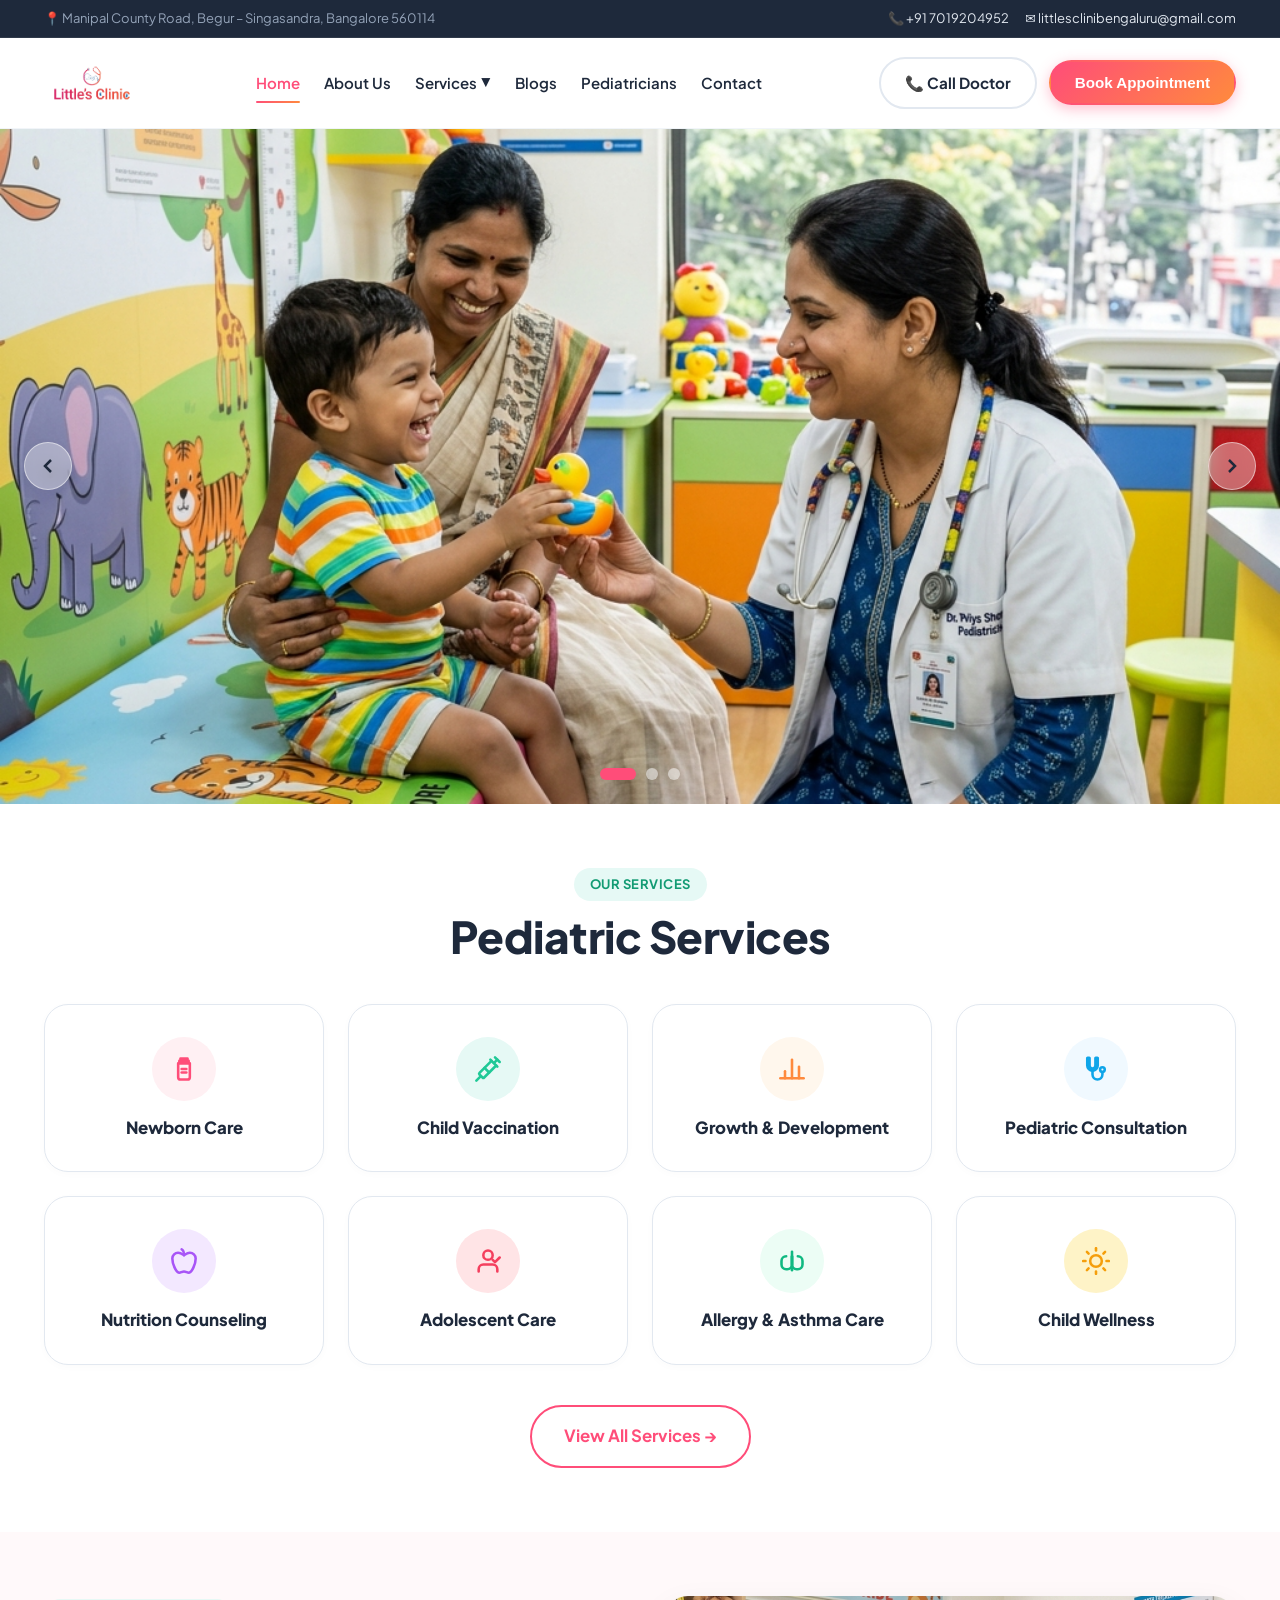
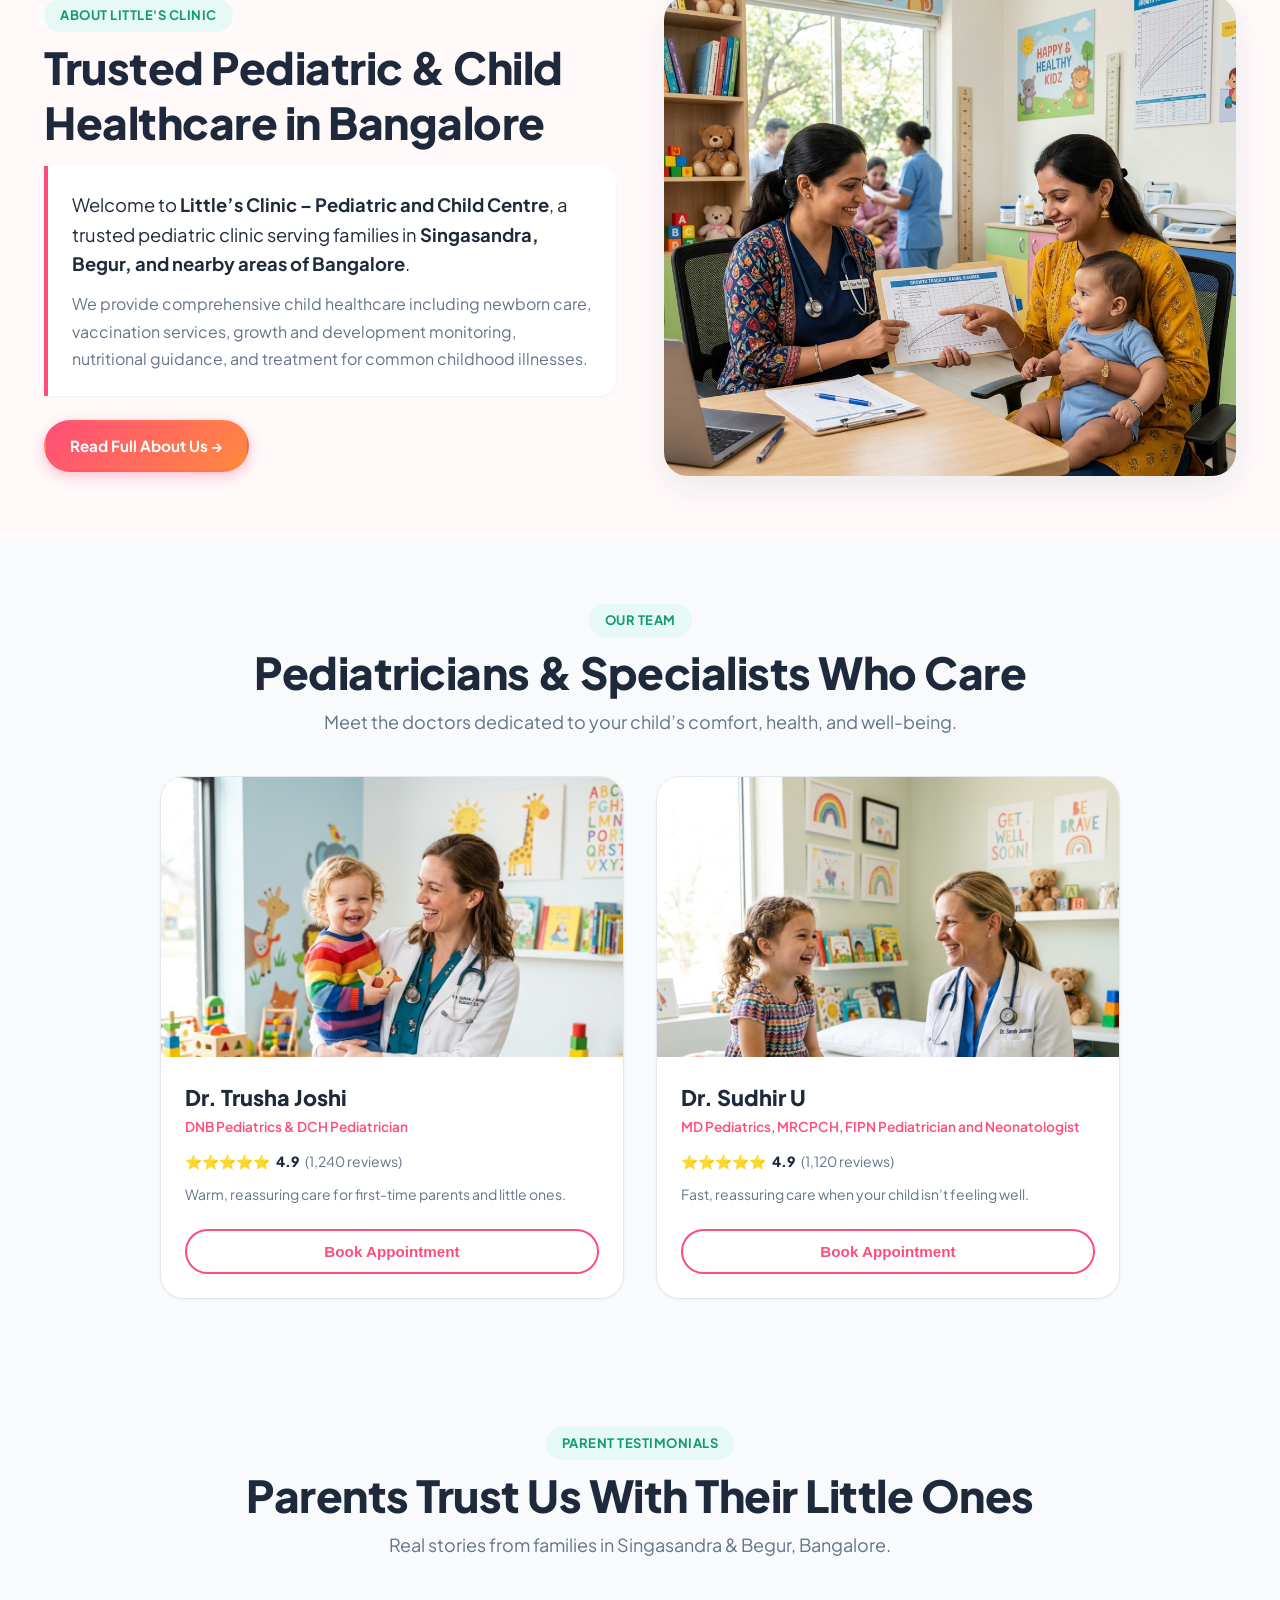
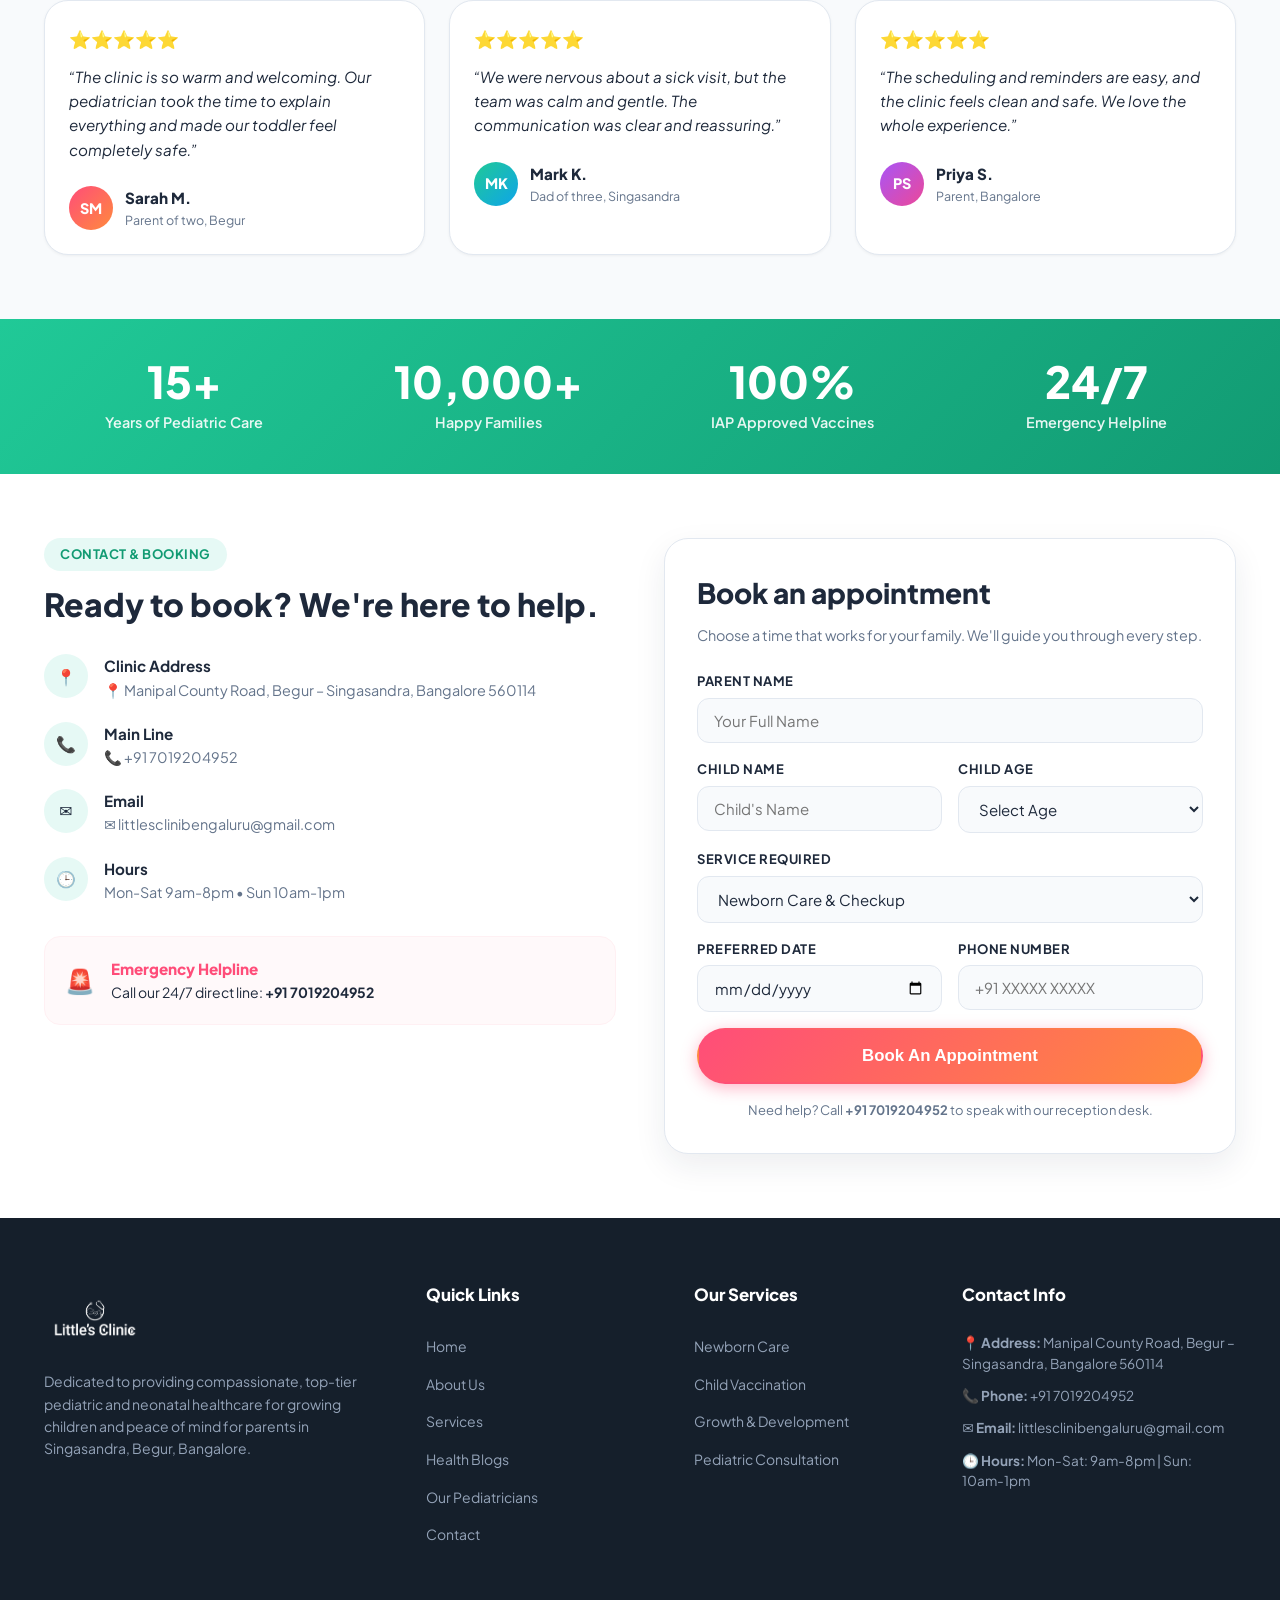
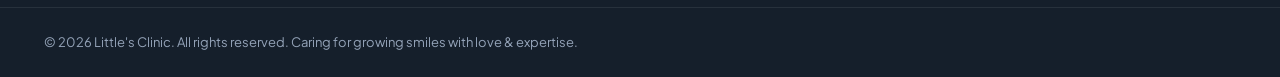
==== commit 7a9bab92: "Update Home page services section matching design, remove text from hero slider, enlarge logo, add n" ====
--- a/index.html
+++ b/index.html
@@ -29,21 +29,43 @@
   <header class="header" id="header">
     <div class="container header__container">
       
+      <!-- LARGER BRAND LOGO -->
       <a href="index.html" class="brand-logo" aria-label="Little's Clinic Home">
         <img src="assets/image.png" alt="Little's Clinic Logo" class="brand-logo__img">
       </a>
 
+      <!-- NAVIGATION LINKS WITH SERVICES DROPDOWN -->
       <nav class="nav" id="main-nav">
         <ul class="nav__list">
           <li class="nav__item"><a href="index.html" class="nav__link active">Home</a></li>
           <li class="nav__item"><a href="about.html" class="nav__link">About Us</a></li>
-          <li class="nav__item"><a href="services.html" class="nav__link">Services</a></li>
+          
+          <!-- SERVICES DROPDOWN ITEM -->
+          <li class="nav__item nav__item--dropdown">
+            <a href="services.html" class="nav__link">
+              Services <span class="dropdown-arrow">▼</span>
+            </a>
+            <div class="dropdown-menu">
+              <a href="services.html#newborn">👶 Newborn Care</a>
+              <a href="services.html#vaccination">💉 Child Vaccination</a>
+              <a href="services.html#growth">📈 Growth & Development</a>
+              <a href="services.html#consultation">🩺 Pediatric Consultation</a>
+              <a href="services.html#nutrition">🍎 Nutrition Counseling</a>
+              <a href="services.html#adolescent">🧍 Adolescent Care</a>
+              <a href="services.html#allergy">🫁 Allergy & Asthma Care</a>
+              <a href="services.html#wellness">☀️ Child Wellness</a>
+              <div class="dropdown-menu-divider"></div>
+              <a href="services.html" style="color:var(--primary);">Explore All Services &rarr;</a>
+            </div>
+          </li>
+
           <li class="nav__item"><a href="blogs.html" class="nav__link">Blogs</a></li>
           <li class="nav__item"><a href="#pediatricians" class="nav__link">Pediatricians</a></li>
           <li class="nav__item"><a href="#contact" class="nav__link">Contact</a></li>
         </ul>
       </nav>
 
+      <!-- HEADER ACTIONS -->
       <div class="header__actions">
         <a href="tel:+917019204952" class="btn btn--outline">
           📞 Call Doctor
@@ -59,63 +81,18 @@
     </div>
   </header>
 
-  <!-- ================= HERO CAROUSEL SECTION ================= -->
+  <!-- ================= HERO CAROUSEL SECTION (CLEAN - NO TEXT OVERLAY) ================= -->
   <section class="hero-carousel" id="home">
     <div class="carousel-track" id="carousel-track">
       
       <!-- SLIDE 1 (INDIAN PEDIATRICIAN & CHILD) -->
-      <div class="hero-slide active" style="background-image: url('assets/hero-indian-1.png');">
-        <div class="hero-slide__overlay"></div>
-        <div class="container hero-slide__content">
-          <span class="badge badge--pink animate-badge">SINGASANDRA & BEGUR, BANGALORE</span>
-          <h1 class="hero-title animate-title">Compassionate Pediatric Healthcare For Your Little Ones</h1>
-          <p class="hero-subtitle animate-subtitle">Expert newborn care, pain-free vaccinations, growth monitoring, and gentle pediatric consultations in a warm, child-friendly environment.</p>
-          <div class="hero-actions animate-actions">
-            <button onclick="openBookingModal()" class="btn btn--primary btn--lg">
-              Book Appointment
-            </button>
-            <a href="services.html" class="btn btn--white-pill btn--lg">
-              Explore Our Services
-            </a>
-          </div>
-        </div>
-      </div>
+      <div class="hero-slide active" style="background-image: url('assets/hero-indian-1.png');"></div>
 
       <!-- SLIDE 2 (INDIAN PEDIATRIC EXAMINATION) -->
-      <div class="hero-slide" style="background-image: url('assets/hero-indian-2.png');">
-        <div class="hero-slide__overlay"></div>
-        <div class="container hero-slide__content">
-          <span class="badge badge--teal animate-badge">EXPERIENCED PEDIATRIC SPECIALISTS</span>
-          <h1 class="hero-title animate-title">Trusted Healthcare Partners For Growing Families</h1>
-          <p class="hero-subtitle animate-subtitle">Comprehensive child health checkups and personalized medical guidance tailored for every developmental stage.</p>
-          <div class="hero-actions animate-actions">
-            <button onclick="openBookingModal()" class="btn btn--primary btn--lg">
-              Schedule A Visit
-            </button>
-            <a href="#pediatricians" class="btn btn--white-pill btn--lg">
-              Meet Our Doctors
-            </a>
-          </div>
-        </div>
-      </div>
+      <div class="hero-slide" style="background-image: url('assets/hero-indian-2.png');"></div>
 
       <!-- SLIDE 3 (INDIAN MOTHER & BABY CONSULTATION) -->
-      <div class="hero-slide" style="background-image: url('assets/hero-indian-3.png');">
-        <div class="hero-slide__overlay"></div>
-        <div class="container hero-slide__content">
-          <span class="badge badge--yellow animate-badge">NEWBORN & INFANT WELLNESS</span>
-          <h1 class="hero-title animate-title">Nurturing Healthy Growth & Peaceful Smiles</h1>
-          <p class="hero-subtitle animate-subtitle">From zero-dose newborn vaccinations to toddler nutrition, we support parents with expert medical advice.</p>
-          <div class="hero-actions animate-actions">
-            <button onclick="openBookingModal()" class="btn btn--primary btn--lg">
-              Consult A Specialist
-            </button>
-            <a href="about.html" class="btn btn--white-pill btn--lg">
-              About Little's Clinic
-            </a>
-          </div>
-        </div>
-      </div>
+      <div class="hero-slide" style="background-image: url('assets/hero-indian-3.png');"></div>
 
     </div>
 
@@ -135,7 +112,109 @@
     </div>
   </section>
 
-  <!-- ================= ABOUT PREVIEW SUMMARY ================= -->
+  <!-- ================= SERVICES SECTION (MATCHING SCREENSHOT) ================= -->
+  <section class="services-section" id="services">
+    <div class="container">
+      
+      <div class="section-header text-center animate-on-scroll">
+        <span class="badge badge--teal">OUR SERVICES</span>
+        <h2 class="section-title">Pediatric Services</h2>
+      </div>
+
+      <!-- 8 CARDS GRID MATCHING USER IMAGE -->
+      <div class="service-minimal-grid animate-on-scroll">
+        
+        <!-- CARD 1: NEWBORN CARE -->
+        <a href="services.html#newborn" class="service-minimal-card">
+          <div class="service-icon-circle circle-pink">
+            <svg width="28" height="28" viewBox="0 0 24 24" fill="none" stroke="#FF4D79" stroke-width="2.2" stroke-linecap="round" stroke-linejoin="round">
+              <path d="M9 3h6v2H9z"/><path d="M8 5h8v2H8z"/><path d="M7 7h10v12a2 2 0 0 1-2 2H9a2 2 0 0 1-2-2V7z"/><line x1="10" y1="12" x2="14" y2="12"/><line x1="10" y1="15" x2="14" y2="15"/>
+            </svg>
+          </div>
+          <h3 class="service-minimal-title">Newborn Care</h3>
+        </a>
+
+        <!-- CARD 2: CHILD VACCINATION -->
+        <a href="services.html#vaccination" class="service-minimal-card">
+          <div class="service-icon-circle circle-teal">
+            <svg width="28" height="28" viewBox="0 0 24 24" fill="none" stroke="#20C997" stroke-width="2.2" stroke-linecap="round" stroke-linejoin="round">
+              <path d="m18 2 4 4"/><path d="m17 7 3-3"/><path d="M19 9 8.7 19.3a1 1 0 0 1-1.4 0l-2.6-2.6a1 1 0 0 1 0-1.4L15 5"/><path d="m9 11 4 4"/><path d="m5 19-3 3"/><path d="m14 4 6 6"/>
+            </svg>
+          </div>
+          <h3 class="service-minimal-title">Child Vaccination</h3>
+        </a>
+
+        <!-- CARD 3: GROWTH & DEVELOPMENT -->
+        <a href="services.html#growth" class="service-minimal-card">
+          <div class="service-icon-circle circle-orange">
+            <svg width="28" height="28" viewBox="0 0 24 24" fill="none" stroke="#FF8A3D" stroke-width="2.2" stroke-linecap="round" stroke-linejoin="round">
+              <line x1="18" y1="20" x2="18" y2="10"/><line x1="12" y1="20" x2="12" y2="4"/><line x1="6" y1="20" x2="6" y2="14"/><line x1="2" y1="20" x2="22" y2="20"/>
+            </svg>
+          </div>
+          <h3 class="service-minimal-title">Growth & Development</h3>
+        </a>
+
+        <!-- CARD 4: PEDIATRIC CONSULTATION -->
+        <a href="services.html#consultation" class="service-minimal-card">
+          <div class="service-icon-circle circle-blue">
+            <svg width="28" height="28" viewBox="0 0 24 24" fill="none" stroke="#0EA5E9" stroke-width="2.2" stroke-linecap="round" stroke-linejoin="round">
+              <path d="M4.8 2.3A.3.3 0 0 0 4.5 2.6V9a4.5 4.5 0 0 0 9 0V2.6a.3.3 0 0 0-.3-.3h-1.4a.3.3 0 0 0-.3.3V9a2.5 2.5 0 0 1-5 0V2.6a.3.3 0 0 0-.3-.3H4.8z"/><path d="M9 13.5v3.25a4.25 4.25 0 0 0 8.5 0v-2.25"/><circle cx="17.5" cy="12.5" r="2"/>
+            </svg>
+          </div>
+          <h3 class="service-minimal-title">Pediatric Consultation</h3>
+        </a>
+
+        <!-- CARD 5: NUTRITION COUNSELING -->
+        <a href="services.html#nutrition" class="service-minimal-card">
+          <div class="service-icon-circle circle-purple">
+            <svg width="28" height="28" viewBox="0 0 24 24" fill="none" stroke="#A855F7" stroke-width="2.2" stroke-linecap="round" stroke-linejoin="round">
+              <path d="M12 20.94c1.5 0 2.75 1.06 4 1.06 3 0 6-8 6-12.22A4.91 4.91 0 0 0 17 5c-2.22 0-4 1.44-5 2-1-.56-2.78-2-5-2a4.9 4.9 0 0 0-5 4.78C2 14 5 22 8 22c1.25 0 2.5-1.06 4-1.06z"/><path d="M10 2c1 .5 2 2 2 5"/>
+            </svg>
+          </div>
+          <h3 class="service-minimal-title">Nutrition Counseling</h3>
+        </a>
+
+        <!-- CARD 6: ADOLESCENT CARE -->
+        <a href="services.html#adolescent" class="service-minimal-card">
+          <div class="service-icon-circle circle-rose">
+            <svg width="28" height="28" viewBox="0 0 24 24" fill="none" stroke="#F43F5E" stroke-width="2.2" stroke-linecap="round" stroke-linejoin="round">
+              <path d="M20 21v-2a4 4 0 0 0-4-4H8a4 4 0 0 0-4 4v2"/><circle cx="12" cy="7" r="4"/><path d="M16 11l2 2 4-4"/>
+            </svg>
+          </div>
+          <h3 class="service-minimal-title">Adolescent Care</h3>
+        </a>
+
+        <!-- CARD 7: ALLERGY & ASTHMA CARE -->
+        <a href="services.html#allergy" class="service-minimal-card">
+          <div class="service-icon-circle circle-mint">
+            <svg width="28" height="28" viewBox="0 0 24 24" fill="none" stroke="#10B981" stroke-width="2.2" stroke-linecap="round" stroke-linejoin="round">
+              <path d="M12 4v16"/><path d="M7 8a4 4 0 0 0-4 4v3a4 4 0 0 0 4 4h1a4 4 0 0 0 4-4v-7"/><path d="M17 8a4 4 0 0 1 4 4v3a4 4 0 0 1-4 4h-1a4 4 0 0 1-4-4v-7"/>
+            </svg>
+          </div>
+          <h3 class="service-minimal-title">Allergy & Asthma Care</h3>
+        </a>
+
+        <!-- CARD 8: CHILD WELLNESS -->
+        <a href="services.html#wellness" class="service-minimal-card">
+          <div class="service-icon-circle circle-yellow">
+            <svg width="28" height="28" viewBox="0 0 24 24" fill="none" stroke="#F59E0B" stroke-width="2.2" stroke-linecap="round" stroke-linejoin="round">
+              <circle cx="12" cy="12" r="5"/><path d="M12 1v2"/><path d="M12 21v2"/><path d="M4.22 4.22l1.42 1.42"/><path d="M18.36 18.36l1.42 1.42"/><path d="M1 12h2"/><path d="M21 12h2"/><path d="M4.22 19.78l1.42-1.42"/><path d="M18.36 5.64l1.42-1.42"/>
+            </svg>
+          </div>
+          <h3 class="service-minimal-title">Child Wellness</h3>
+        </a>
+
+      </div>
+
+      <!-- VIEW ALL SERVICES BUTTON -->
+      <div style="text-align:center;" class="animate-on-scroll">
+        <a href="services.html" class="btn btn--outline-primary btn--lg">View All Services &rarr;</a>
+      </div>
+
+    </div>
+  </section>
+
+  <!-- ================= ABOUT SUMMARY SECTION ================= -->
   <section class="about-section" id="about-summary">
     <div class="container">
       <div class="about-grid">
@@ -164,71 +243,6 @@
     </div>
   </section>
 
-  <!-- ================= SERVICES PREVIEW ================= -->
-  <section class="services-section" id="services-preview">
-    <div class="container">
-      <div class="section-header text-center animate-on-scroll">
-        <span class="badge badge--teal">OUR SERVICES</span>
-        <h2 class="section-title">Pediatric Services</h2>
-        <p class="section-subtitle">Providing expert newborn care, vaccinations, growth monitoring, and pediatric consultations.</p>
-      </div>
-
-      <div class="services-grid animate-on-scroll">
-        <!-- SERVICE 1 -->
-        <div class="service-card-v2 service-card--pink">
-          <div class="service-card-v2__image">
-            <img src="assets/service-newborn.png" alt="Newborn Care">
-          </div>
-          <div class="service-card-v2__content">
-            <h3 class="service-card-v2__title">Newborn Care</h3>
-            <p class="service-card-v2__desc">Specialized jaundice screening, cord care, feeding guidance, and weight checks for babies.</p>
-            <a href="services.html" class="btn btn--outline-primary btn--full btn--sm">Explore Services</a>
-          </div>
-        </div>
-
-        <!-- SERVICE 2 -->
-        <div class="service-card-v2 service-card--teal">
-          <div class="service-card-v2__image">
-            <img src="assets/service-vaccination.png" alt="Child Vaccination">
-          </div>
-          <div class="service-card-v2__content">
-            <h3 class="service-card-v2__title">Child Vaccination</h3>
-            <p class="service-card-v2__desc">IAP-approved vaccination schedules with gentle, pain-reduction injection techniques.</p>
-            <a href="services.html" class="btn btn--outline-primary btn--full btn--sm">Explore Services</a>
-          </div>
-        </div>
-
-        <!-- SERVICE 3 -->
-        <div class="service-card-v2 service-card--orange">
-          <div class="service-card-v2__image">
-            <img src="assets/service-growth.png" alt="Growth & Development">
-          </div>
-          <div class="service-card-v2__content">
-            <h3 class="service-card-v2__title">Growth & Development</h3>
-            <p class="service-card-v2__desc">Continuous physical and cognitive development monitoring with milestone screening.</p>
-            <a href="services.html" class="btn btn--outline-primary btn--full btn--sm">Explore Services</a>
-          </div>
-        </div>
-
-        <!-- SERVICE 4 -->
-        <div class="service-card-v2 service-card--blue">
-          <div class="service-card-v2__image">
-            <img src="assets/service-consultation.png" alt="Pediatric Consultation">
-          </div>
-          <div class="service-card-v2__content">
-            <h3 class="service-card-v2__title">Pediatric Consultation</h3>
-            <p class="service-card-v2__desc">Treatment for fever, cold, stomach infections, rashes, and acute childhood conditions.</p>
-            <a href="services.html" class="btn btn--outline-primary btn--full btn--sm">Explore Services</a>
-          </div>
-        </div>
-      </div>
-
-      <div style="text-align:center; margin-top:32px;">
-        <a href="services.html" class="btn btn--primary btn--lg">View All 8 Pediatric Services &rarr;</a>
-      </div>
-    </div>
-  </section>
-
   <!-- ================= MEET OUR PEDIATRICIANS ================= -->
   <section class="pediatricians-section" id="pediatricians">
     <div class="container">
@@ -372,7 +386,7 @@
     </div>
   </section>
 
-  <!-- ================= CONTACT & BOOKING SECTION ================= -->
+  <!-- ================= CONTACT & LIGHT THEME BOOKING SECTION ================= -->
   <section class="contact-section" id="contact">
     <div class="container">
       <div class="contact-grid">
@@ -429,7 +443,7 @@
 
         </div>
 
-        <!-- RIGHT SIDE: BOOKING FORM CARD -->
+        <!-- RIGHT SIDE: LIGHT THEME BOOKING FORM CARD -->
         <div class="booking-card animate-on-scroll">
           <h3 class="booking-card__title">Book an appointment</h3>
           <p class="booking-card__desc">Choose a time that works for your family. We'll guide you through every step.</p>
@@ -466,6 +480,9 @@
                 <option value="Growth Monitoring">Growth & Development Monitoring</option>
                 <option value="Pediatric Consultation">Pediatric Illness Consultation</option>
                 <option value="Nutrition Counseling">Pediatric Nutrition Counseling</option>
+                <option value="Adolescent Care">Adolescent Care</option>
+                <option value="Allergy Care">Allergy & Asthma Care</option>
+                <option value="Child Wellness">Child Wellness</option>
               </select>
             </div>
 
@@ -519,10 +536,10 @@
       <div class="footer__col">
         <h4 class="footer__heading">Our Services</h4>
         <ul class="footer__links">
-          <li><a href="services.html">Newborn Care</a></li>
-          <li><a href="services.html">Child Vaccination</a></li>
-          <li><a href="services.html">Growth & Development</a></li>
-          <li><a href="services.html">Pediatric Consultation</a></li>
+          <li><a href="services.html#newborn">Newborn Care</a></li>
+          <li><a href="services.html#vaccination">Child Vaccination</a></li>
+          <li><a href="services.html#growth">Growth & Development</a></li>
+          <li><a href="services.html#consultation">Pediatric Consultation</a></li>
         </ul>
       </div>
 
--- a/styles.css
+++ b/styles.css
@@ -127,7 +127,7 @@
 }
 
 /* --------------------------------------------------------------------------
-   3. ANIMATIONS & TRANSITIONS (STARTUP ANIMATIONS)
+   3. ANIMATIONS & TRANSITIONS
    -------------------------------------------------------------------------- */
 @keyframes fadeInUp {
   from {
@@ -172,7 +172,7 @@
 }
 
 /* --------------------------------------------------------------------------
-   4. TOP BAR & HEADER / NAVIGATION
+   4. TOP BAR & HEADER / NAVIGATION WITH DROPDOWN
    -------------------------------------------------------------------------- */
 .top-bar {
   background-color: var(--navy-dark);
@@ -212,7 +212,7 @@
   position: sticky;
   top: 0;
   z-index: 100;
-  background-color: rgba(255, 255, 255, 0.95);
+  background-color: rgba(255, 255, 255, 0.96);
   backdrop-filter: blur(12px);
   border-bottom: 1px solid var(--border-light);
   transition: all 0.3s ease;
@@ -227,7 +227,7 @@
   display: flex;
   align-items: center;
   justify-content: space-between;
-  height: 80px;
+  height: 90px;
 }
 
 .brand-logo {
@@ -236,7 +236,7 @@
 }
 
 .brand-logo__img {
-  height: 48px;
+  height: 68px; /* Increased Logo Size */
   width: auto;
   object-fit: contain;
 }
@@ -253,6 +253,9 @@
   color: var(--navy-dark);
   position: relative;
   padding: 8px 0;
+  display: inline-flex;
+  align-items: center;
+  gap: 4px;
 }
 
 .nav__link::after {
@@ -275,6 +278,65 @@
   width: 100%;
 }
 
+/* Services Dropdown Menu */
+.nav__item--dropdown {
+  position: relative;
+}
+
+.dropdown-arrow {
+  font-size: 0.75rem;
+  transition: transform 0.25s ease;
+}
+
+.nav__item--dropdown:hover .dropdown-arrow {
+  transform: rotate(180deg);
+}
+
+.dropdown-menu {
+  position: absolute;
+  top: 100%;
+  left: 50%;
+  transform: translateX(-50%) translateY(10px);
+  width: 250px;
+  background-color: #FFFFFF;
+  border-radius: var(--radius-lg);
+  box-shadow: 0 16px 36px rgba(30, 41, 59, 0.12);
+  border: 1px solid var(--border-color);
+  padding: 8px 0;
+  opacity: 0;
+  visibility: hidden;
+  transition: all 0.25s cubic-bezier(0.4, 0, 0.2, 1);
+  z-index: 200;
+}
+
+.nav__item--dropdown:hover .dropdown-menu {
+  opacity: 1;
+  visibility: visible;
+  transform: translateX(-50%) translateY(0);
+}
+
+.dropdown-menu a {
+  display: flex;
+  align-items: center;
+  gap: 10px;
+  padding: 10px 18px;
+  font-size: 0.875rem;
+  font-weight: 600;
+  color: var(--navy-dark);
+  transition: background-color 0.2s ease, color 0.2s ease;
+}
+
+.dropdown-menu a:hover {
+  background-color: var(--primary-light);
+  color: var(--primary);
+}
+
+.dropdown-menu-divider {
+  height: 1px;
+  background-color: var(--border-light);
+  margin: 6px 0;
+}
+
 .header__actions {
   display: flex;
   align-items: center;
@@ -300,7 +362,7 @@
 }
 
 /* --------------------------------------------------------------------------
-   5. PAGE BANNER (FOR ABOUT, SERVICES, BLOGS)
+   5. PAGE BANNER
    -------------------------------------------------------------------------- */
 .page-banner {
   background: linear-gradient(135deg, #1E293B 0%, #0F172A 100%);
@@ -482,12 +544,12 @@
 }
 
 /* --------------------------------------------------------------------------
-   7. HERO CAROUSEL SECTION (WITH CAPTION & INDIAN IMAGES)
+   7. HERO CAROUSEL SECTION (CLEAN SLIDER - TEXT REMOVED)
    -------------------------------------------------------------------------- */
 .hero-carousel {
   position: relative;
   width: 100%;
-  height: clamp(520px, 80vh, 720px);
+  height: clamp(480px, 75vh, 680px);
   overflow: hidden;
   background-color: var(--navy-dark);
 }
@@ -505,60 +567,6 @@
   background-size: cover;
   background-position: center;
   position: relative;
-  display: flex;
-  align-items: center;
-}
-
-.hero-slide__overlay {
-  position: absolute;
-  inset: 0;
-  background: linear-gradient(90deg, rgba(15, 23, 42, 0.85) 0%, rgba(15, 23, 42, 0.55) 50%, rgba(15, 23, 42, 0.2) 100%);
-}
-
-.hero-slide__content {
-  position: relative;
-  z-index: 10;
-  max-width: 680px;
-  color: var(--text-white);
-  padding: var(--space-8) var(--space-6);
-}
-
-.hero-title {
-  font-size: clamp(2.2rem, 4.5vw, 3.75rem);
-  font-weight: 800;
-  line-height: 1.15;
-  margin-top: var(--space-3);
-  margin-bottom: var(--space-4);
-  letter-spacing: -1px;
-}
-
-.hero-subtitle {
-  font-size: clamp(1rem, 1.8vw, 1.25rem);
-  line-height: 1.6;
-  color: rgba(255, 255, 255, 0.9);
-  margin-bottom: var(--space-8);
-}
-
-.hero-actions {
-  display: flex;
-  gap: var(--space-4);
-  flex-wrap: wrap;
-}
-
-.hero-slide.active .animate-badge {
-  animation: fadeInUp 0.6s ease forwards 0.2s;
-}
-
-.hero-slide.active .animate-title {
-  animation: fadeInUp 0.7s ease forwards 0.3s;
-}
-
-.hero-slide.active .animate-subtitle {
-  animation: fadeInUp 0.8s ease forwards 0.4s;
-}
-
-.hero-slide.active .animate-actions {
-  animation: fadeInUp 0.9s ease forwards 0.5s;
 }
 
 .carousel-control {
@@ -569,20 +577,22 @@
   width: 48px;
   height: 48px;
   border-radius: var(--radius-full);
-  background-color: rgba(255, 255, 255, 0.25);
+  background-color: rgba(255, 255, 255, 0.35);
   backdrop-filter: blur(8px);
-  border: 1px solid rgba(255, 255, 255, 0.4);
-  color: white;
+  border: 1px solid rgba(255, 255, 255, 0.5);
+  color: var(--navy-dark);
   display: flex;
   align-items: center;
   justify-content: center;
   cursor: pointer;
   transition: all 0.3s ease;
+  box-shadow: var(--shadow-md);
 }
 
 .carousel-control:hover {
   background-color: var(--primary);
   border-color: var(--primary);
+  color: white;
 }
 
 .carousel-control.prev { left: 24px; }
@@ -602,7 +612,7 @@
   width: 12px;
   height: 12px;
   border-radius: var(--radius-full);
-  background-color: rgba(255, 255, 255, 0.4);
+  background-color: rgba(255, 255, 255, 0.5);
   border: none;
   cursor: pointer;
   transition: all 0.3s ease;
@@ -758,7 +768,6 @@
   color: #CBD5E1;
 }
 
-/* Environment Grid for About page */
 .clinic-environment-section {
   padding: var(--space-16) 0;
   background-color: var(--bg-subtle);
@@ -802,8 +811,69 @@
 }
 
 /* --------------------------------------------------------------------------
-   9. SERVICES SECTION
+   9. HOME PAGE MINIMAL SERVICE GRID (MATCHING USER SCREENSHOT)
    -------------------------------------------------------------------------- */
+.service-minimal-grid {
+  display: grid;
+  grid-template-columns: repeat(4, 1fr);
+  gap: var(--space-6);
+  margin-bottom: var(--space-10);
+}
+
+.service-minimal-card {
+  background: #FFFFFF;
+  border: 1.5px solid #E2E8F0;
+  border-radius: var(--radius-xl);
+  padding: var(--space-8) var(--space-4);
+  text-align: center;
+  transition: all 0.3s cubic-bezier(0.4, 0, 0.2, 1);
+  display: flex;
+  flex-direction: column;
+  align-items: center;
+  justify-content: center;
+  cursor: pointer;
+  box-shadow: 0 2px 8px rgba(0, 0, 0, 0.02);
+}
+
+.service-minimal-card:hover {
+  transform: translateY(-6px);
+  box-shadow: 0 16px 32px rgba(30, 41, 59, 0.08);
+  border-color: var(--primary);
+}
+
+.service-icon-circle {
+  width: 64px;
+  height: 64px;
+  border-radius: 50%;
+  display: flex;
+  align-items: center;
+  justify-content: center;
+  margin-bottom: var(--space-4);
+  transition: transform 0.3s ease;
+}
+
+.service-minimal-card:hover .service-icon-circle {
+  transform: scale(1.12);
+}
+
+/* Circle background variations matching prompt image */
+.circle-pink { background-color: #FFF0F3; }
+.circle-teal { background-color: #E6F9F5; }
+.circle-orange { background-color: #FFF7ED; }
+.circle-blue { background-color: #F0F9FF; }
+.circle-purple { background-color: #F3E8FF; }
+.circle-rose { background-color: #FFE4E6; }
+.circle-mint { background-color: #ECFDF5; }
+.circle-yellow { background-color: #FEF3C7; }
+
+.service-minimal-title {
+  font-size: 1.05rem;
+  font-weight: 800;
+  color: var(--navy-dark);
+  line-height: 1.35;
+}
+
+/* Services Page Card Grid Styles */
 .services-section {
   padding: var(--space-16) 0;
   background-color: var(--bg-white);
@@ -850,6 +920,7 @@
   transition: all 0.3s cubic-bezier(0.4, 0, 0.2, 1);
   display: flex;
   flex-direction: column;
+  scroll-margin-top: 110px;
 }
 
 .service-card-v2:hover {
@@ -1012,7 +1083,7 @@
 }
 
 /* --------------------------------------------------------------------------
-   11. BLOGS SECTION & STYLING (FROM TSX CONVERSION)
+   11. BLOGS SECTION & STYLING
    -------------------------------------------------------------------------- */
 .blogs-section {
   padding: var(--space-16) 0;
@@ -1539,7 +1610,7 @@
 }
 
 /* --------------------------------------------------------------------------
-   13. CONTACT & BOOKING SECTION
+   13. CONTACT & LIGHT THEME BOOKING SECTION
    -------------------------------------------------------------------------- */
 .contact-section {
   padding: var(--space-16) 0;
@@ -1620,24 +1691,26 @@
   color: var(--navy-dark);
 }
 
-/* Booking Card Form */
+/* Light Theme Booking Card */
 .booking-card {
-  background-color: var(--navy-dark);
-  color: white;
+  background-color: #FFFFFF;
+  color: var(--navy-dark);
   padding: var(--space-8);
   border-radius: var(--radius-xl);
-  box-shadow: var(--shadow-lg);
+  border: 1.5px solid #E2E8F0;
+  box-shadow: 0 12px 32px rgba(30, 41, 59, 0.08);
 }
 
 .booking-card__title {
   font-size: 1.75rem;
   font-weight: 800;
+  color: var(--navy-dark);
   margin-bottom: var(--space-2);
 }
 
 .booking-card__desc {
   font-size: 0.9rem;
-  color: #94A3B8;
+  color: var(--text-muted);
   margin-bottom: var(--space-6);
 }
 
@@ -1653,24 +1726,26 @@
   font-weight: 700;
   text-transform: uppercase;
   letter-spacing: 0.5px;
-  color: #CBD5E1;
+  color: var(--navy-dark);
 }
 
 .form-group input, .form-group select {
   width: 100%;
   padding: 12px 16px;
   border-radius: var(--radius-md);
-  border: 1px solid #334155;
-  background-color: #0F172A;
-  color: white;
+  border: 1.5px solid #E2E8F0;
+  background-color: #F8FAFC;
+  color: var(--navy-dark);
   font-family: var(--font-family);
   font-size: 0.9375rem;
   outline: none;
-  transition: border-color 0.25s ease;
+  transition: all 0.25s ease;
 }
 
 .form-group input:focus, .form-group select:focus {
   border-color: var(--primary);
+  background-color: #FFFFFF;
+  box-shadow: 0 0 0 3px rgba(255, 77, 121, 0.15);
 }
 
 .form-row {
@@ -1681,13 +1756,13 @@
 
 .booking-card__footnote {
   font-size: 0.8125rem;
-  color: #94A3B8;
+  color: var(--text-muted);
   text-align: center;
   margin-top: var(--space-4);
 }
 
 /* --------------------------------------------------------------------------
-   14. FOOTER
+   14. FOOTER (PROMINENT LOGO SIZE)
    -------------------------------------------------------------------------- */
 .footer {
   background-color: var(--bg-footer);
@@ -1703,7 +1778,9 @@
 }
 
 .footer__logo-img {
-  height: 48px;
+  height: 72px; /* Increased Footer Logo Size */
+  width: auto;
+  object-fit: contain;
   margin-bottom: var(--space-4);
   filter: brightness(0) invert(1);
 }
@@ -1775,18 +1852,13 @@
   gap: var(--space-4);
 }
 
-.footer__legal {
-  display: flex;
-  gap: var(--space-3);
-}
-
 /* --------------------------------------------------------------------------
-   15. MODAL OVERLAYS (BOOKING & SERVICE DETAILS)
+   15. MODAL OVERLAYS (LIGHT THEME BOOKING MODAL)
    -------------------------------------------------------------------------- */
 .booking-modal-overlay, .service-modal-overlay {
   position: fixed;
   inset: 0;
-  background-color: rgba(15, 23, 42, 0.8);
+  background-color: rgba(15, 23, 42, 0.75);
   backdrop-filter: blur(6px);
   z-index: 2000;
   display: none;
@@ -1834,35 +1906,15 @@
   margin-bottom: var(--space-6);
 }
 
-/* Service Detail Modal Content Styling */
-.service-detail-modal-body h3 {
-  font-size: 1.5rem;
-  font-weight: 800;
-  color: var(--navy-dark);
-  margin-bottom: var(--space-2);
-}
-
-.service-detail-modal-body p {
-  font-size: 0.95rem;
-  color: var(--text-muted);
-  line-height: 1.6;
-  margin-bottom: var(--space-4);
-}
-
-.service-detail-modal-body ul {
-  margin-bottom: var(--space-6);
-}
-
-.service-detail-modal-body li {
-  font-size: 0.9rem;
-  font-weight: 600;
-  color: var(--navy-dark);
-  margin-bottom: 8px;
-}
-
 /* --------------------------------------------------------------------------
    16. RESPONSIVE MEDIA QUERIES
    -------------------------------------------------------------------------- */
+@media (max-width: 1024px) {
+  .service-minimal-grid {
+    grid-template-columns: repeat(2, 1fr);
+  }
+}
+
 @media (max-width: 992px) {
   .blogs-hero-grid, .about-grid, .contact-grid {
     grid-template-columns: 1fr;
@@ -1889,13 +1941,15 @@
 
   .nav {
     position: fixed;
-    top: 80px;
+    top: 90px;
     left: 0;
     width: 100%;
     background-color: white;
     box-shadow: var(--shadow-lg);
     padding: var(--space-6);
     display: none;
+    max-height: calc(100vh - 90px);
+    overflow-y: auto;
   }
 
   .nav.open {
@@ -1908,6 +1962,17 @@
     gap: var(--space-4);
   }
 
+  .nav__item--dropdown .dropdown-menu {
+    position: static;
+    transform: none;
+    opacity: 1;
+    visibility: visible;
+    box-shadow: none;
+    border: none;
+    padding-left: var(--space-4);
+    width: 100%;
+  }
+
   .mobile-toggle {
     display: flex;
   }
@@ -1920,7 +1985,17 @@
     grid-template-columns: 1fr;
   }
 
+  .service-minimal-grid {
+    grid-template-columns: repeat(2, 1fr);
+  }
+
   .footer__container {
     grid-template-columns: 1fr;
   }
 }
+
+@media (max-width: 480px) {
+  .service-minimal-grid {
+    grid-template-columns: 1fr;
+  }
+}
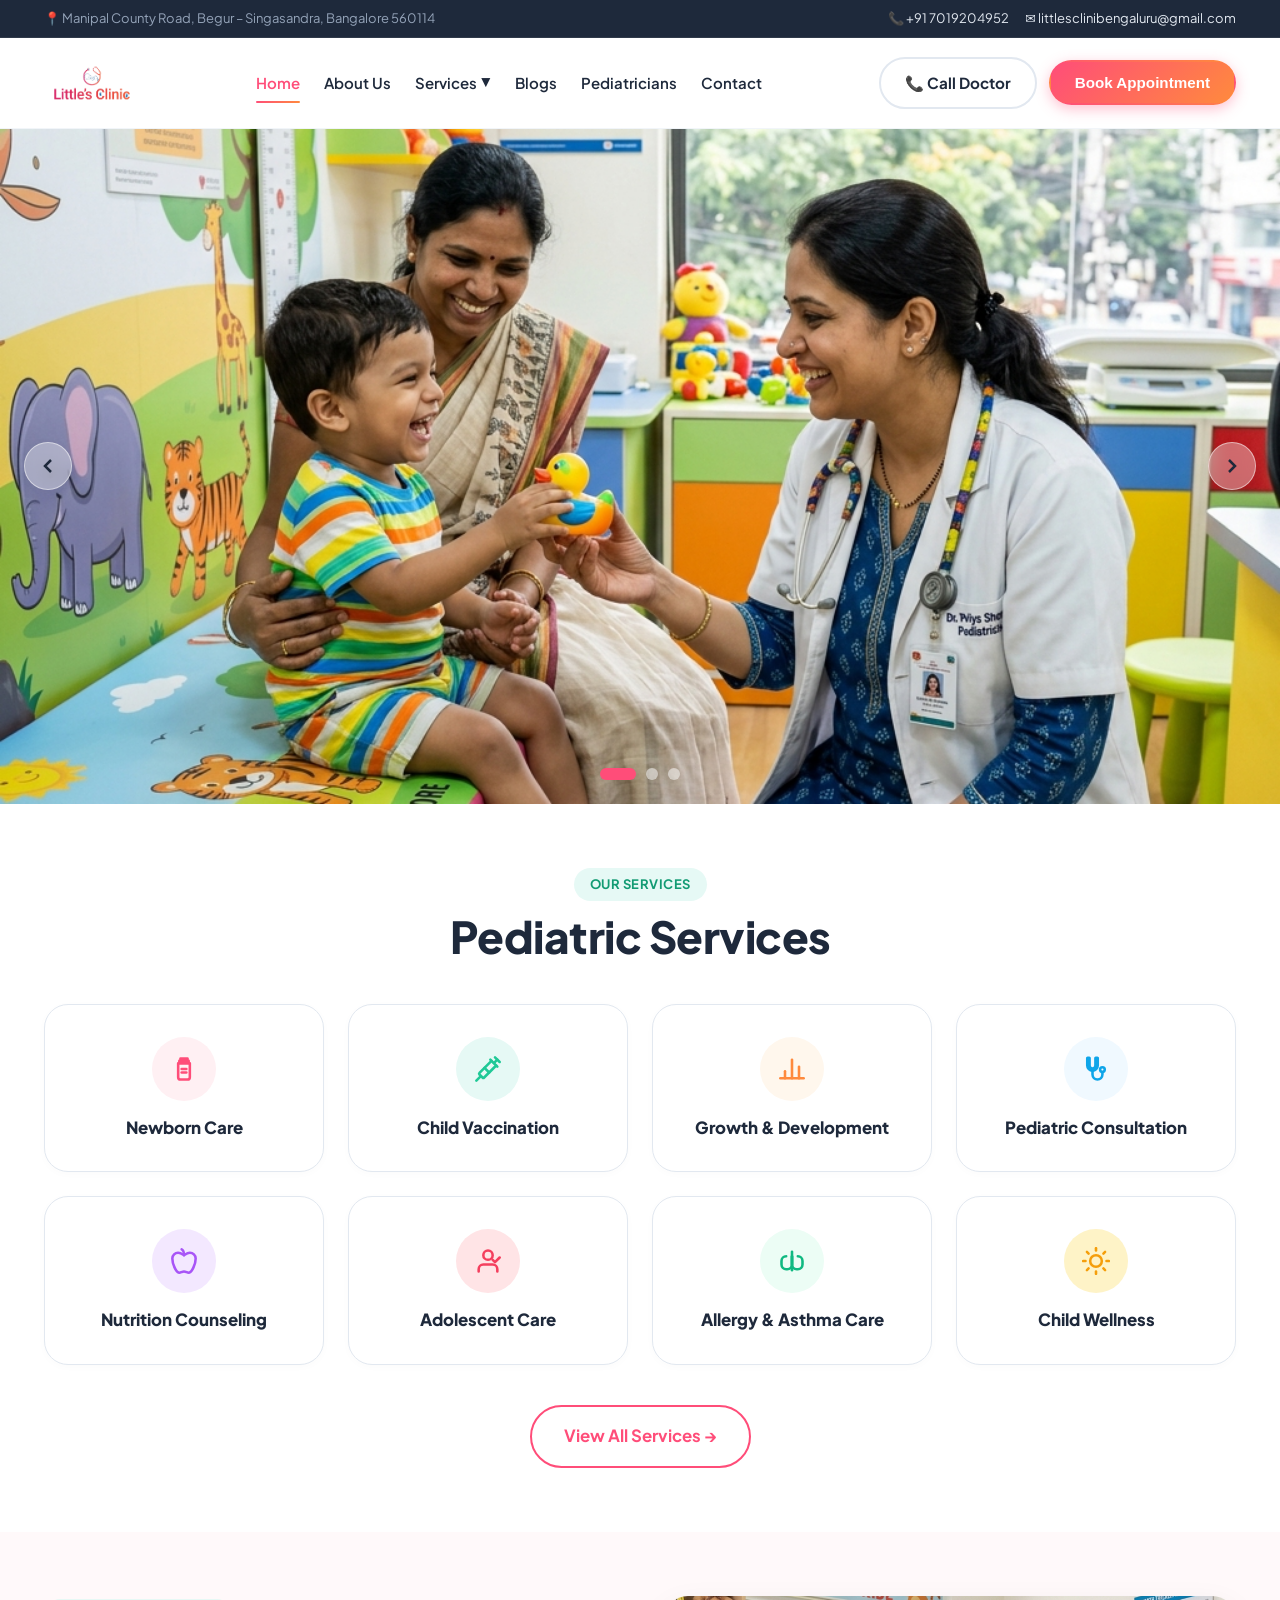
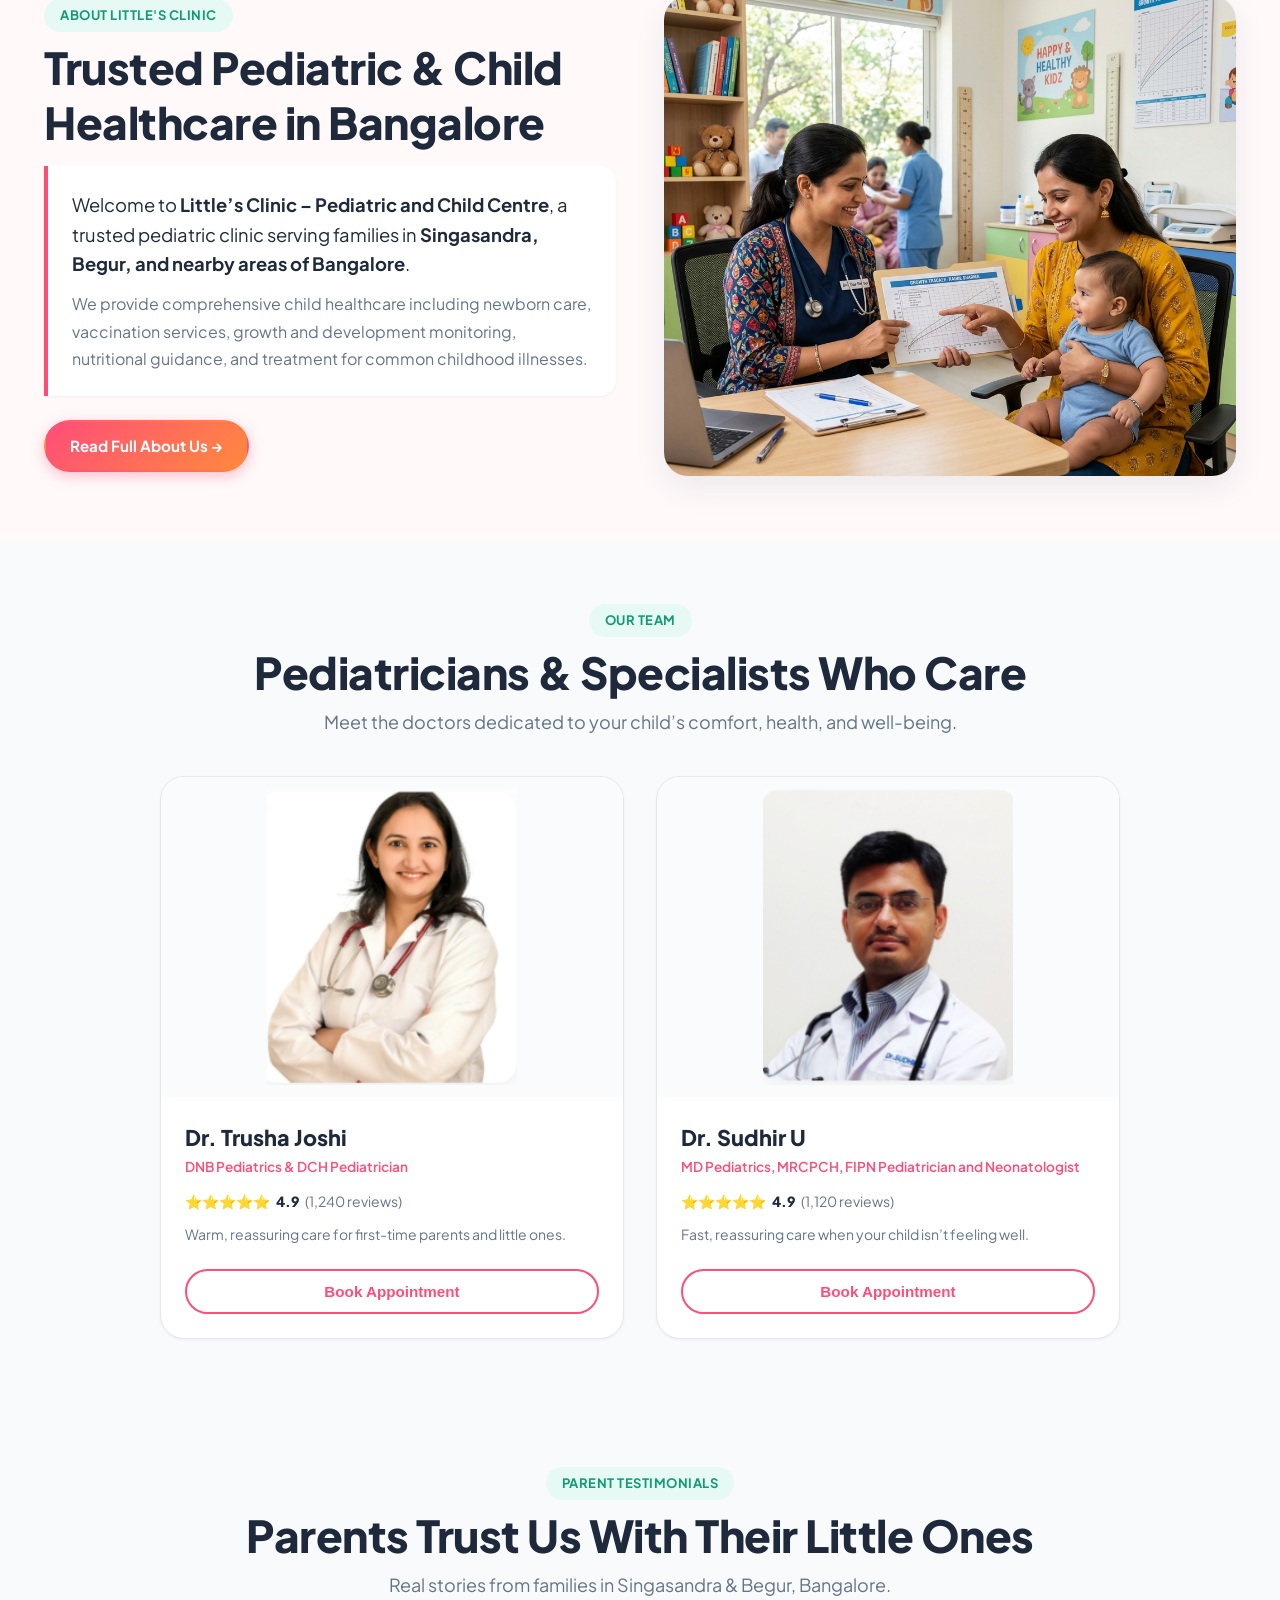
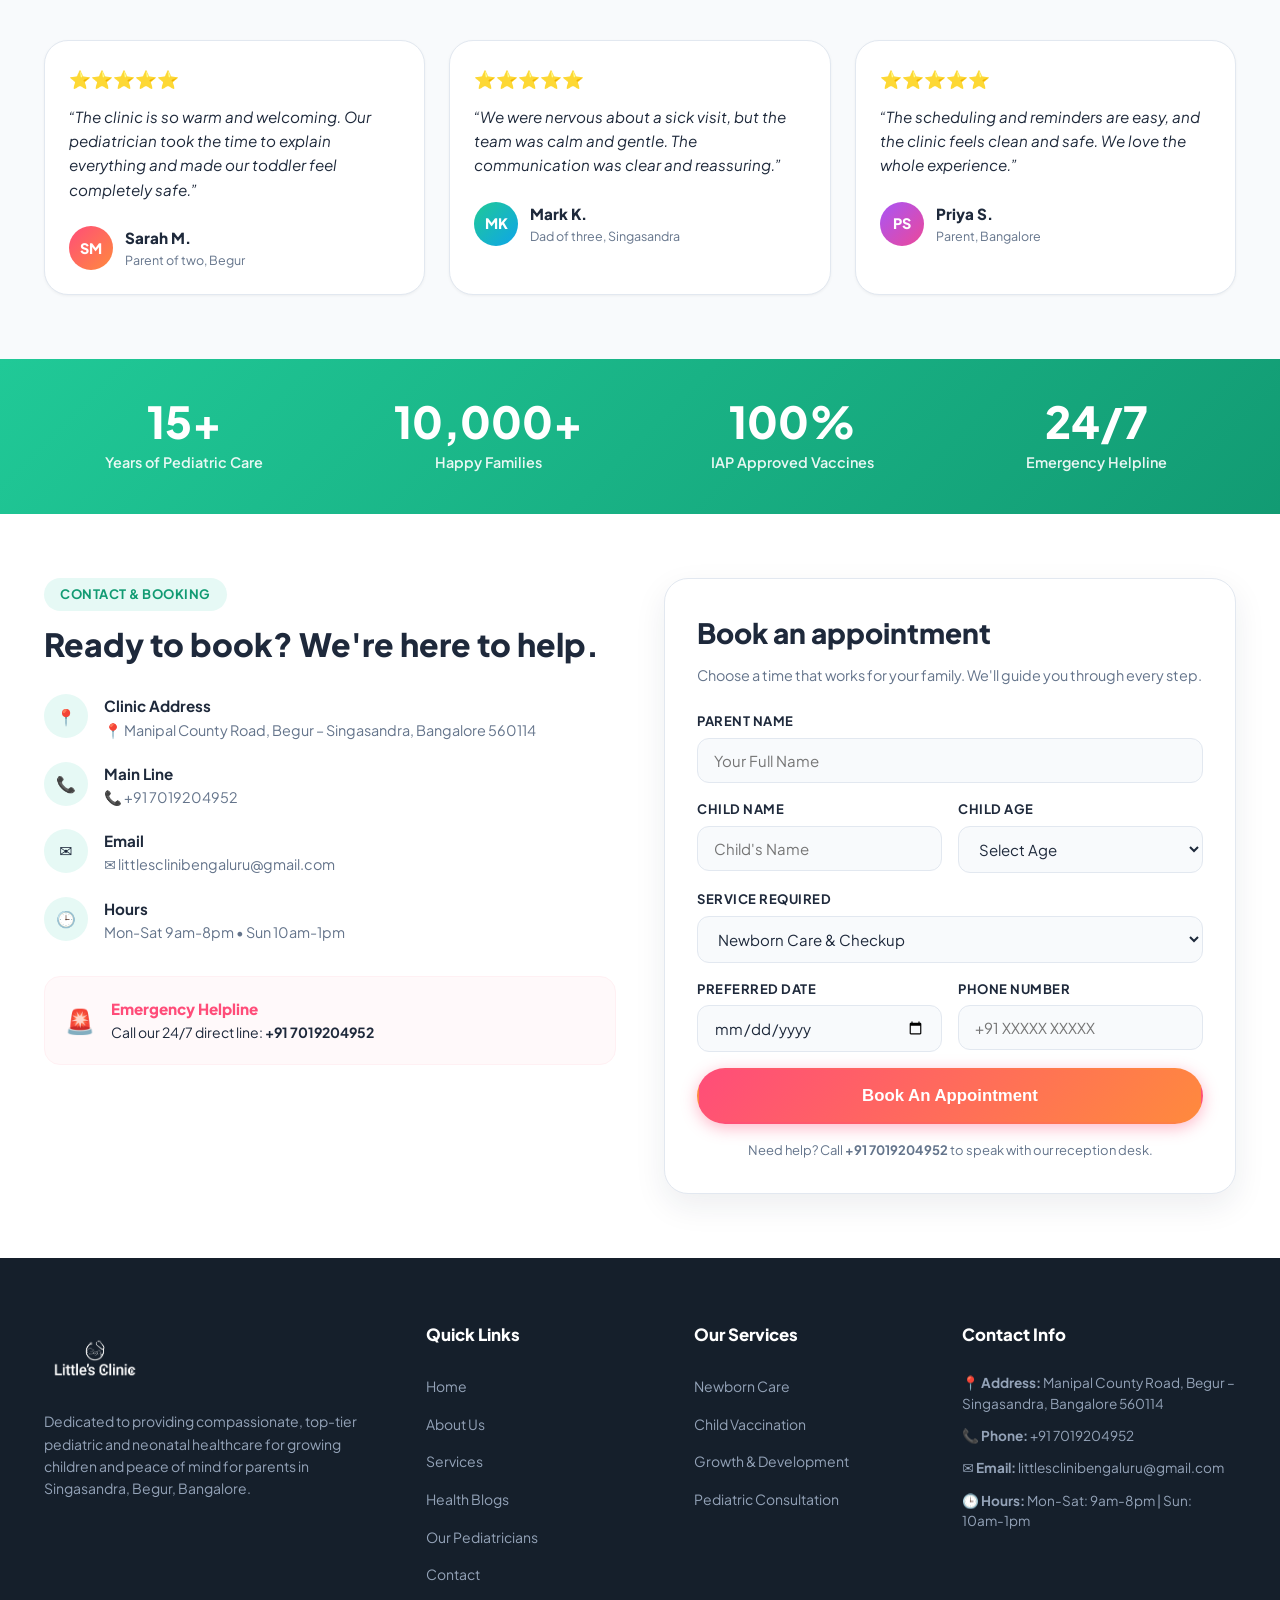
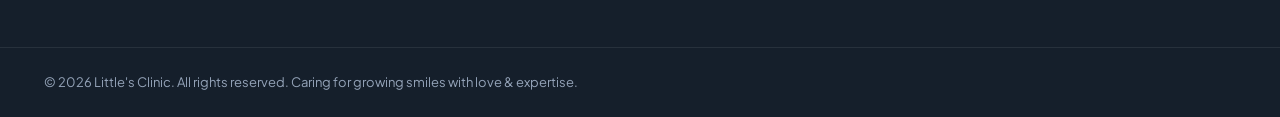
==== commit d068e9fa: "Align View Service Details buttons, add doctor photos for Dr. Trusha Joshi and Dr. Sudhir U, and rep" ====
--- a/index.html
+++ b/index.html
@@ -29,31 +29,69 @@
   <header class="header" id="header">
     <div class="container header__container">
       
-      <!-- LARGER BRAND LOGO -->
       <a href="index.html" class="brand-logo" aria-label="Little's Clinic Home">
         <img src="assets/image.png" alt="Little's Clinic Logo" class="brand-logo__img">
       </a>
 
-      <!-- NAVIGATION LINKS WITH SERVICES DROPDOWN -->
       <nav class="nav" id="main-nav">
         <ul class="nav__list">
           <li class="nav__item"><a href="index.html" class="nav__link active">Home</a></li>
           <li class="nav__item"><a href="about.html" class="nav__link">About Us</a></li>
           
-          <!-- SERVICES DROPDOWN ITEM -->
+          <!-- SERVICES DROPDOWN ITEM WITH HOME SECTION SVG ICONS -->
           <li class="nav__item nav__item--dropdown">
             <a href="services.html" class="nav__link">
               Services <span class="dropdown-arrow">▼</span>
             </a>
             <div class="dropdown-menu">
-              <a href="services.html#newborn">👶 Newborn Care</a>
-              <a href="services.html#vaccination">💉 Child Vaccination</a>
-              <a href="services.html#growth">📈 Growth & Development</a>
-              <a href="services.html#consultation">🩺 Pediatric Consultation</a>
-              <a href="services.html#nutrition">🍎 Nutrition Counseling</a>
-              <a href="services.html#adolescent">🧍 Adolescent Care</a>
-              <a href="services.html#allergy">🫁 Allergy & Asthma Care</a>
-              <a href="services.html#wellness">☀️ Child Wellness</a>
+              <a href="services.html#newborn">
+                <span class="dropdown-icon-circle circle-pink">
+                  <svg width="14" height="14" viewBox="0 0 24 24" fill="none" stroke="#FF4D79" stroke-width="2.2" stroke-linecap="round" stroke-linejoin="round"><path d="M9 3h6v2H9z"/><path d="M8 5h8v2H8z"/><path d="M7 7h10v12a2 2 0 0 1-2 2H9a2 2 0 0 1-2-2V7z"/><line x1="10" y1="12" x2="14" y2="12"/><line x1="10" y1="15" x2="14" y2="15"/></svg>
+                </span>
+                Newborn Care
+              </a>
+              <a href="services.html#vaccination">
+                <span class="dropdown-icon-circle circle-teal">
+                  <svg width="14" height="14" viewBox="0 0 24 24" fill="none" stroke="#20C997" stroke-width="2.2" stroke-linecap="round" stroke-linejoin="round"><path d="m18 2 4 4"/><path d="m17 7 3-3"/><path d="M19 9 8.7 19.3a1 1 0 0 1-1.4 0l-2.6-2.6a1 1 0 0 1 0-1.4L15 5"/><path d="m9 11 4 4"/><path d="m5 19-3 3"/><path d="m14 4 6 6"/></svg>
+                </span>
+                Child Vaccination
+              </a>
+              <a href="services.html#growth">
+                <span class="dropdown-icon-circle circle-orange">
+                  <svg width="14" height="14" viewBox="0 0 24 24" fill="none" stroke="#FF8A3D" stroke-width="2.2" stroke-linecap="round" stroke-linejoin="round"><line x1="18" y1="20" x2="18" y2="10"/><line x1="12" y1="20" x2="12" y2="4"/><line x1="6" y1="20" x2="6" y2="14"/><line x1="2" y1="20" x2="22" y2="20"/></svg>
+                </span>
+                Growth & Development
+              </a>
+              <a href="services.html#consultation">
+                <span class="dropdown-icon-circle circle-blue">
+                  <svg width="14" height="14" viewBox="0 0 24 24" fill="none" stroke="#0EA5E9" stroke-width="2.2" stroke-linecap="round" stroke-linejoin="round"><path d="M4.8 2.3A.3.3 0 0 0 4.5 2.6V9a4.5 4.5 0 0 0 9 0V2.6a.3.3 0 0 0-.3-.3h-1.4a.3.3 0 0 0-.3.3V9a2.5 2.5 0 0 1-5 0V2.6a.3.3 0 0 0-.3-.3H4.8z"/><path d="M9 13.5v3.25a4.25 4.25 0 0 0 8.5 0v-2.25"/><circle cx="17.5" cy="12.5" r="2"/></svg>
+                </span>
+                Pediatric Consultation
+              </a>
+              <a href="services.html#nutrition">
+                <span class="dropdown-icon-circle circle-purple">
+                  <svg width="14" height="14" viewBox="0 0 24 24" fill="none" stroke="#A855F7" stroke-width="2.2" stroke-linecap="round" stroke-linejoin="round"><path d="M12 20.94c1.5 0 2.75 1.06 4 1.06 3 0 6-8 6-12.22A4.91 4.91 0 0 0 17 5c-2.22 0-4 1.44-5 2-1-.56-2.78-2-5-2a4.9 4.9 0 0 0-5 4.78C2 14 5 22 8 22c1.25 0 2.5-1.06 4-1.06z"/><path d="M10 2c1 .5 2 2 2 5"/></svg>
+                </span>
+                Nutrition Counseling
+              </a>
+              <a href="services.html#adolescent">
+                <span class="dropdown-icon-circle circle-rose">
+                  <svg width="14" height="14" viewBox="0 0 24 24" fill="none" stroke="#F43F5E" stroke-width="2.2" stroke-linecap="round" stroke-linejoin="round"><path d="M20 21v-2a4 4 0 0 0-4-4H8a4 4 0 0 0-4 4v2"/><circle cx="12" cy="7" r="4"/><path d="M16 11l2 2 4-4"/></svg>
+                </span>
+                Adolescent Care
+              </a>
+              <a href="services.html#allergy">
+                <span class="dropdown-icon-circle circle-mint">
+                  <svg width="14" height="14" viewBox="0 0 24 24" fill="none" stroke="#10B981" stroke-width="2.2" stroke-linecap="round" stroke-linejoin="round"><path d="M12 4v16"/><path d="M7 8a4 4 0 0 0-4 4v3a4 4 0 0 0 4 4h1a4 4 0 0 0 4-4v-7"/><path d="M17 8a4 4 0 0 1 4 4v3a4 4 0 0 1-4 4h-1a4 4 0 0 1-4-4v-7"/></svg>
+                </span>
+                Allergy & Asthma Care
+              </a>
+              <a href="services.html#wellness">
+                <span class="dropdown-icon-circle circle-yellow">
+                  <svg width="14" height="14" viewBox="0 0 24 24" fill="none" stroke="#F59E0B" stroke-width="2.2" stroke-linecap="round" stroke-linejoin="round"><circle cx="12" cy="12" r="5"/><path d="M12 1v2"/><path d="M12 21v2"/><path d="M4.22 4.22l1.42 1.42"/><path d="M18.36 18.36l1.42 1.42"/><path d="M1 12h2"/><path d="M21 12h2"/><path d="M4.22 19.78l1.42-1.42"/><path d="M18.36 5.64l1.42-1.42"/></svg>
+                </span>
+                Child Wellness
+              </a>
               <div class="dropdown-menu-divider"></div>
               <a href="services.html" style="color:var(--primary);">Explore All Services &rarr;</a>
             </div>
@@ -65,7 +103,6 @@
         </ul>
       </nav>
 
-      <!-- HEADER ACTIONS -->
       <div class="header__actions">
         <a href="tel:+917019204952" class="btn btn--outline">
           📞 Call Doctor
@@ -81,22 +118,14 @@
     </div>
   </header>
 
-  <!-- ================= HERO CAROUSEL SECTION (CLEAN - NO TEXT OVERLAY) ================= -->
+  <!-- ================= HERO CAROUSEL SECTION ================= -->
   <section class="hero-carousel" id="home">
     <div class="carousel-track" id="carousel-track">
-      
-      <!-- SLIDE 1 (INDIAN PEDIATRICIAN & CHILD) -->
       <div class="hero-slide active" style="background-image: url('assets/hero-indian-1.png');"></div>
-
-      <!-- SLIDE 2 (INDIAN PEDIATRIC EXAMINATION) -->
       <div class="hero-slide" style="background-image: url('assets/hero-indian-2.png');"></div>
-
-      <!-- SLIDE 3 (INDIAN MOTHER & BABY CONSULTATION) -->
       <div class="hero-slide" style="background-image: url('assets/hero-indian-3.png');"></div>
-
-    </div>
-
-    <!-- CAROUSEL CONTROLS -->
+    </div>
+
     <button class="carousel-control prev" id="carousel-prev" aria-label="Previous Slide">
       <svg width="24" height="24" viewBox="0 0 24 24" fill="none" stroke="currentColor" stroke-width="2.5"><polyline points="15 18 9 12 15 6"/></svg>
     </button>
@@ -104,7 +133,6 @@
       <svg width="24" height="24" viewBox="0 0 24 24" fill="none" stroke="currentColor" stroke-width="2.5"><polyline points="9 18 15 12 9 6"/></svg>
     </button>
 
-    <!-- CAROUSEL INDICATORS -->
     <div class="carousel-indicators" id="carousel-indicators">
       <button class="indicator active" data-slide="0" aria-label="Slide 1"></button>
       <button class="indicator" data-slide="1" aria-label="Slide 2"></button>
@@ -112,7 +140,7 @@
     </div>
   </section>
 
-  <!-- ================= SERVICES SECTION (MATCHING SCREENSHOT) ================= -->
+  <!-- ================= SERVICES SECTION ================= -->
   <section class="services-section" id="services">
     <div class="container">
       
@@ -121,10 +149,8 @@
         <h2 class="section-title">Pediatric Services</h2>
       </div>
 
-      <!-- 8 CARDS GRID MATCHING USER IMAGE -->
       <div class="service-minimal-grid animate-on-scroll">
         
-        <!-- CARD 1: NEWBORN CARE -->
         <a href="services.html#newborn" class="service-minimal-card">
           <div class="service-icon-circle circle-pink">
             <svg width="28" height="28" viewBox="0 0 24 24" fill="none" stroke="#FF4D79" stroke-width="2.2" stroke-linecap="round" stroke-linejoin="round">
@@ -134,7 +160,6 @@
           <h3 class="service-minimal-title">Newborn Care</h3>
         </a>
 
-        <!-- CARD 2: CHILD VACCINATION -->
         <a href="services.html#vaccination" class="service-minimal-card">
           <div class="service-icon-circle circle-teal">
             <svg width="28" height="28" viewBox="0 0 24 24" fill="none" stroke="#20C997" stroke-width="2.2" stroke-linecap="round" stroke-linejoin="round">
@@ -144,7 +169,6 @@
           <h3 class="service-minimal-title">Child Vaccination</h3>
         </a>
 
-        <!-- CARD 3: GROWTH & DEVELOPMENT -->
         <a href="services.html#growth" class="service-minimal-card">
           <div class="service-icon-circle circle-orange">
             <svg width="28" height="28" viewBox="0 0 24 24" fill="none" stroke="#FF8A3D" stroke-width="2.2" stroke-linecap="round" stroke-linejoin="round">
@@ -154,7 +178,6 @@
           <h3 class="service-minimal-title">Growth & Development</h3>
         </a>
 
-        <!-- CARD 4: PEDIATRIC CONSULTATION -->
         <a href="services.html#consultation" class="service-minimal-card">
           <div class="service-icon-circle circle-blue">
             <svg width="28" height="28" viewBox="0 0 24 24" fill="none" stroke="#0EA5E9" stroke-width="2.2" stroke-linecap="round" stroke-linejoin="round">
@@ -164,7 +187,6 @@
           <h3 class="service-minimal-title">Pediatric Consultation</h3>
         </a>
 
-        <!-- CARD 5: NUTRITION COUNSELING -->
         <a href="services.html#nutrition" class="service-minimal-card">
           <div class="service-icon-circle circle-purple">
             <svg width="28" height="28" viewBox="0 0 24 24" fill="none" stroke="#A855F7" stroke-width="2.2" stroke-linecap="round" stroke-linejoin="round">
@@ -174,7 +196,6 @@
           <h3 class="service-minimal-title">Nutrition Counseling</h3>
         </a>
 
-        <!-- CARD 6: ADOLESCENT CARE -->
         <a href="services.html#adolescent" class="service-minimal-card">
           <div class="service-icon-circle circle-rose">
             <svg width="28" height="28" viewBox="0 0 24 24" fill="none" stroke="#F43F5E" stroke-width="2.2" stroke-linecap="round" stroke-linejoin="round">
@@ -184,7 +205,6 @@
           <h3 class="service-minimal-title">Adolescent Care</h3>
         </a>
 
-        <!-- CARD 7: ALLERGY & ASTHMA CARE -->
         <a href="services.html#allergy" class="service-minimal-card">
           <div class="service-icon-circle circle-mint">
             <svg width="28" height="28" viewBox="0 0 24 24" fill="none" stroke="#10B981" stroke-width="2.2" stroke-linecap="round" stroke-linejoin="round">
@@ -194,7 +214,6 @@
           <h3 class="service-minimal-title">Allergy & Asthma Care</h3>
         </a>
 
-        <!-- CARD 8: CHILD WELLNESS -->
         <a href="services.html#wellness" class="service-minimal-card">
           <div class="service-icon-circle circle-yellow">
             <svg width="28" height="28" viewBox="0 0 24 24" fill="none" stroke="#F59E0B" stroke-width="2.2" stroke-linecap="round" stroke-linejoin="round">
@@ -206,7 +225,6 @@
 
       </div>
 
-      <!-- VIEW ALL SERVICES BUTTON -->
       <div style="text-align:center;" class="animate-on-scroll">
         <a href="services.html" class="btn btn--outline-primary btn--lg">View All Services &rarr;</a>
       </div>
@@ -243,7 +261,7 @@
     </div>
   </section>
 
-  <!-- ================= MEET OUR PEDIATRICIANS ================= -->
+  <!-- ================= MEET OUR PEDIATRICIANS (WITH USER UPLOADS) ================= -->
   <section class="pediatricians-section" id="pediatricians">
     <div class="container">
       
@@ -255,10 +273,10 @@
 
       <div class="doctors-grid animate-on-scroll">
         
-        <!-- DOCTOR CARD 1 -->
+        <!-- DOCTOR CARD 1: DR. TRUSHA JOSHI (USER PHOTO) -->
         <div class="doctor-card">
           <div class="doctor-card__image-wrap">
-            <img src="assets/doctor_trusha_joshi_1786905986189.png" alt="Dr. Trusha Joshi - Pediatrician" class="doctor-card__img" loading="lazy">
+            <img src="assets/doctor_trusha_joshi.png" alt="Dr. Trusha Joshi - Pediatrician" class="doctor-card__img" loading="lazy">
           </div>
           <div class="doctor-card__content">
             <h3 class="doctor-card__name">Dr. Trusha Joshi</h3>
@@ -278,10 +296,10 @@
           </div>
         </div>
 
-        <!-- DOCTOR CARD 2 -->
+        <!-- DOCTOR CARD 2: DR. SUDHIR U (USER PHOTO) -->
         <div class="doctor-card">
           <div class="doctor-card__image-wrap">
-            <img src="assets/doctor_sudhir_u_1786906006458.png" alt="Dr. Sudhir U - Pediatrician & Neonatologist" class="doctor-card__img" loading="lazy">
+            <img src="assets/doctor_sudhir_u.png" alt="Dr. Sudhir U - Pediatrician & Neonatologist" class="doctor-card__img" loading="lazy">
           </div>
           <div class="doctor-card__content">
             <h3 class="doctor-card__name">Dr. Sudhir U</h3>
@@ -361,43 +379,36 @@
   <section class="stats-banner animate-on-scroll">
     <div class="container">
       <div class="stats-grid">
-        
         <div class="stat-card">
           <h3 class="stat-card__number">15+</h3>
           <p class="stat-card__label">Years of Pediatric Care</p>
         </div>
-
         <div class="stat-card">
           <h3 class="stat-card__number">10,000+</h3>
           <p class="stat-card__label">Happy Families</p>
         </div>
-
         <div class="stat-card">
           <h3 class="stat-card__number">100%</h3>
           <p class="stat-card__label">IAP Approved Vaccines</p>
         </div>
-
         <div class="stat-card">
           <h3 class="stat-card__number">24/7</h3>
           <p class="stat-card__label">Emergency Helpline</p>
         </div>
-
       </div>
     </div>
   </section>
 
-  <!-- ================= CONTACT & LIGHT THEME BOOKING SECTION ================= -->
+  <!-- ================= CONTACT & BOOKING SECTION ================= -->
   <section class="contact-section" id="contact">
     <div class="container">
       <div class="contact-grid">
         
-        <!-- LEFT SIDE: CLINIC CONTACT INFORMATION -->
         <div class="contact-info-block animate-on-scroll">
           <span class="badge badge--teal">CONTACT & BOOKING</span>
           <h2 class="contact-info-title">Ready to book? We're here to help.</h2>
           
           <div class="contact-items">
-            
             <div class="contact-item">
               <div class="contact-item__icon">📍</div>
               <div class="contact-item__details">
@@ -429,10 +440,8 @@
                 <p>Mon-Sat 9am-8pm • Sun 10am-1pm</p>
               </div>
             </div>
-
-          </div>
-
-          <!-- EMERGENCY HELPLINE BOX -->
+          </div>
+
           <div class="emergency-box">
             <div class="emergency-box__icon">🚨</div>
             <div class="emergency-box__text">
@@ -440,10 +449,8 @@
               <p>Call our 24/7 direct line: <strong>+91 7019204952</strong></p>
             </div>
           </div>
-
-        </div>
-
-        <!-- RIGHT SIDE: LIGHT THEME BOOKING FORM CARD -->
+        </div>
+
         <div class="booking-card animate-on-scroll">
           <h3 class="booking-card__title">Book an appointment</h3>
           <p class="booking-card__desc">Choose a time that works for your family. We'll guide you through every step.</p>
--- a/styles.css
+++ b/styles.css
@@ -172,7 +172,7 @@
 }
 
 /* --------------------------------------------------------------------------
-   4. TOP BAR & HEADER / NAVIGATION WITH DROPDOWN
+   4. TOP BAR & HEADER / NAVIGATION WITH SVG DROPDOWN
    -------------------------------------------------------------------------- */
 .top-bar {
   background-color: var(--navy-dark);
@@ -236,7 +236,7 @@
 }
 
 .brand-logo__img {
-  height: 68px; /* Increased Logo Size */
+  height: 68px;
   width: auto;
   object-fit: contain;
 }
@@ -297,12 +297,12 @@
   top: 100%;
   left: 50%;
   transform: translateX(-50%) translateY(10px);
-  width: 250px;
+  width: 270px;
   background-color: #FFFFFF;
   border-radius: var(--radius-lg);
   box-shadow: 0 16px 36px rgba(30, 41, 59, 0.12);
   border: 1px solid var(--border-color);
-  padding: 8px 0;
+  padding: 10px 0;
   opacity: 0;
   visibility: hidden;
   transition: all 0.25s cubic-bezier(0.4, 0, 0.2, 1);
@@ -318,8 +318,8 @@
 .dropdown-menu a {
   display: flex;
   align-items: center;
-  gap: 10px;
-  padding: 10px 18px;
+  gap: 12px;
+  padding: 9px 18px;
   font-size: 0.875rem;
   font-weight: 600;
   color: var(--navy-dark);
@@ -329,6 +329,16 @@
 .dropdown-menu a:hover {
   background-color: var(--primary-light);
   color: var(--primary);
+}
+
+.dropdown-icon-circle {
+  width: 26px;
+  height: 26px;
+  border-radius: 50%;
+  display: inline-flex;
+  align-items: center;
+  justify-content: center;
+  flex-shrink: 0;
 }
 
 .dropdown-menu-divider {
@@ -544,7 +554,7 @@
 }
 
 /* --------------------------------------------------------------------------
-   7. HERO CAROUSEL SECTION (CLEAN SLIDER - TEXT REMOVED)
+   7. HERO CAROUSEL SECTION (CLEAN SLIDER)
    -------------------------------------------------------------------------- */
 .hero-carousel {
   position: relative;
@@ -811,7 +821,7 @@
 }
 
 /* --------------------------------------------------------------------------
-   9. HOME PAGE MINIMAL SERVICE GRID (MATCHING USER SCREENSHOT)
+   9. HOME PAGE MINIMAL SERVICE GRID & SERVICES PAGE CARD ALIGNMENT FIX
    -------------------------------------------------------------------------- */
 .service-minimal-grid {
   display: grid;
@@ -856,7 +866,7 @@
   transform: scale(1.12);
 }
 
-/* Circle background variations matching prompt image */
+/* Circle background variations */
 .circle-pink { background-color: #FFF0F3; }
 .circle-teal { background-color: #E6F9F5; }
 .circle-orange { background-color: #FFF7ED; }
@@ -873,7 +883,7 @@
   line-height: 1.35;
 }
 
-/* Services Page Card Grid Styles */
+/* Services Page Card Grid & Perfect Button Baseline Alignment */
 .services-section {
   padding: var(--space-16) 0;
   background-color: var(--bg-white);
@@ -920,6 +930,7 @@
   transition: all 0.3s cubic-bezier(0.4, 0, 0.2, 1);
   display: flex;
   flex-direction: column;
+  height: 100%;
   scroll-margin-top: 110px;
 }
 
@@ -964,36 +975,40 @@
   display: flex;
   flex-direction: column;
   flex-grow: 1;
-}
-
+  height: 100%;
+}
+
+/* Ensure 1-line and 2-line titles reserve equal vertical height */
 .service-card-v2__title {
   font-size: 1.15rem;
   font-weight: 800;
   color: var(--navy-dark);
-  margin-bottom: var(--space-2);
-}
-
-.service-card-v2__desc {
-  font-size: 0.875rem;
-  color: var(--text-muted);
-  line-height: 1.5;
-  margin-bottom: var(--space-4);
+  margin-bottom: var(--space-3);
+  min-height: 2.8rem;
+  display: flex;
+  align-items: flex-start;
+  line-height: 1.3;
+}
+
+.service-card-v2__bullets {
+  margin-bottom: var(--space-6);
+  font-size: 0.8125rem;
+  color: var(--navy-dark);
+  font-weight: 600;
   flex-grow: 1;
 }
 
-.service-card-v2__bullets {
-  margin-bottom: var(--space-4);
-  font-size: 0.8125rem;
-  color: var(--navy-dark);
-  font-weight: 600;
-}
-
 .service-card-v2__bullets li {
-  margin-bottom: 4px;
+  margin-bottom: 6px;
+}
+
+/* Push button to bottom so every card in a row aligns perfectly */
+.service-card-v2__content .btn {
+  margin-top: auto;
 }
 
 /* --------------------------------------------------------------------------
-   10. PEDIATRICIANS SECTION
+   10. PEDIATRICIANS SECTION (EXACT UPLOADS PORTRAITS)
    -------------------------------------------------------------------------- */
 .pediatricians-section {
   padding: var(--space-16) 0;
@@ -1024,21 +1039,25 @@
 }
 
 .doctor-card__image-wrap {
-  height: 280px;
+  height: 320px;
   overflow: hidden;
-  background-color: var(--bg-subtle);
+  background-color: #FAFBFD;
+  display: flex;
+  align-items: center;
+  justify-content: center;
+  padding: var(--space-3);
 }
 
 .doctor-card__img {
   width: 100%;
   height: 100%;
-  object-fit: cover;
-  object-position: top center;
+  object-fit: contain;
+  object-position: center;
   transition: transform 0.5s ease;
 }
 
 .doctor-card:hover .doctor-card__img {
-  transform: scale(1.05);
+  transform: scale(1.04);
 }
 
 .doctor-card__content {
@@ -1762,7 +1781,7 @@
 }
 
 /* --------------------------------------------------------------------------
-   14. FOOTER (PROMINENT LOGO SIZE)
+   14. FOOTER
    -------------------------------------------------------------------------- */
 .footer {
   background-color: var(--bg-footer);
@@ -1778,7 +1797,7 @@
 }
 
 .footer__logo-img {
-  height: 72px; /* Increased Footer Logo Size */
+  height: 72px;
   width: auto;
   object-fit: contain;
   margin-bottom: var(--space-4);
@@ -1853,7 +1872,7 @@
 }
 
 /* --------------------------------------------------------------------------
-   15. MODAL OVERLAYS (LIGHT THEME BOOKING MODAL)
+   15. MODAL OVERLAYS
    -------------------------------------------------------------------------- */
 .booking-modal-overlay, .service-modal-overlay {
   position: fixed;
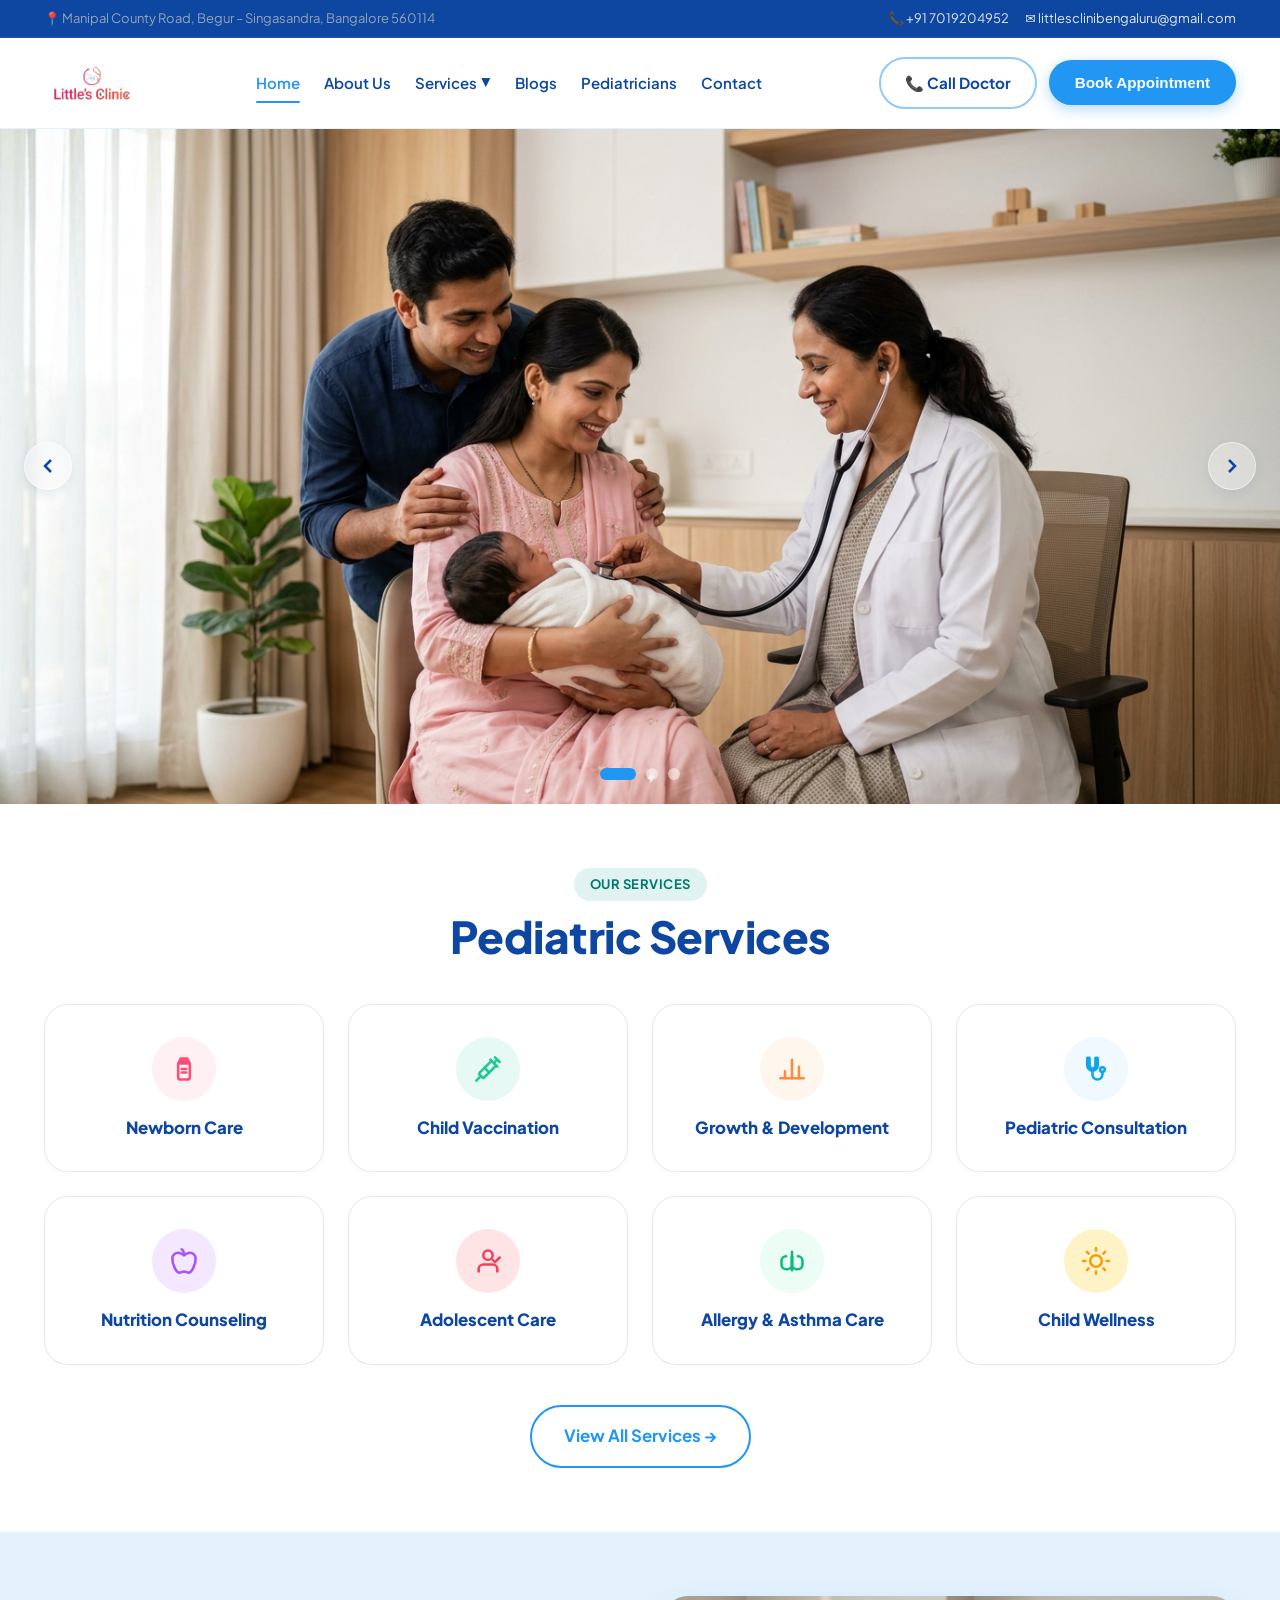
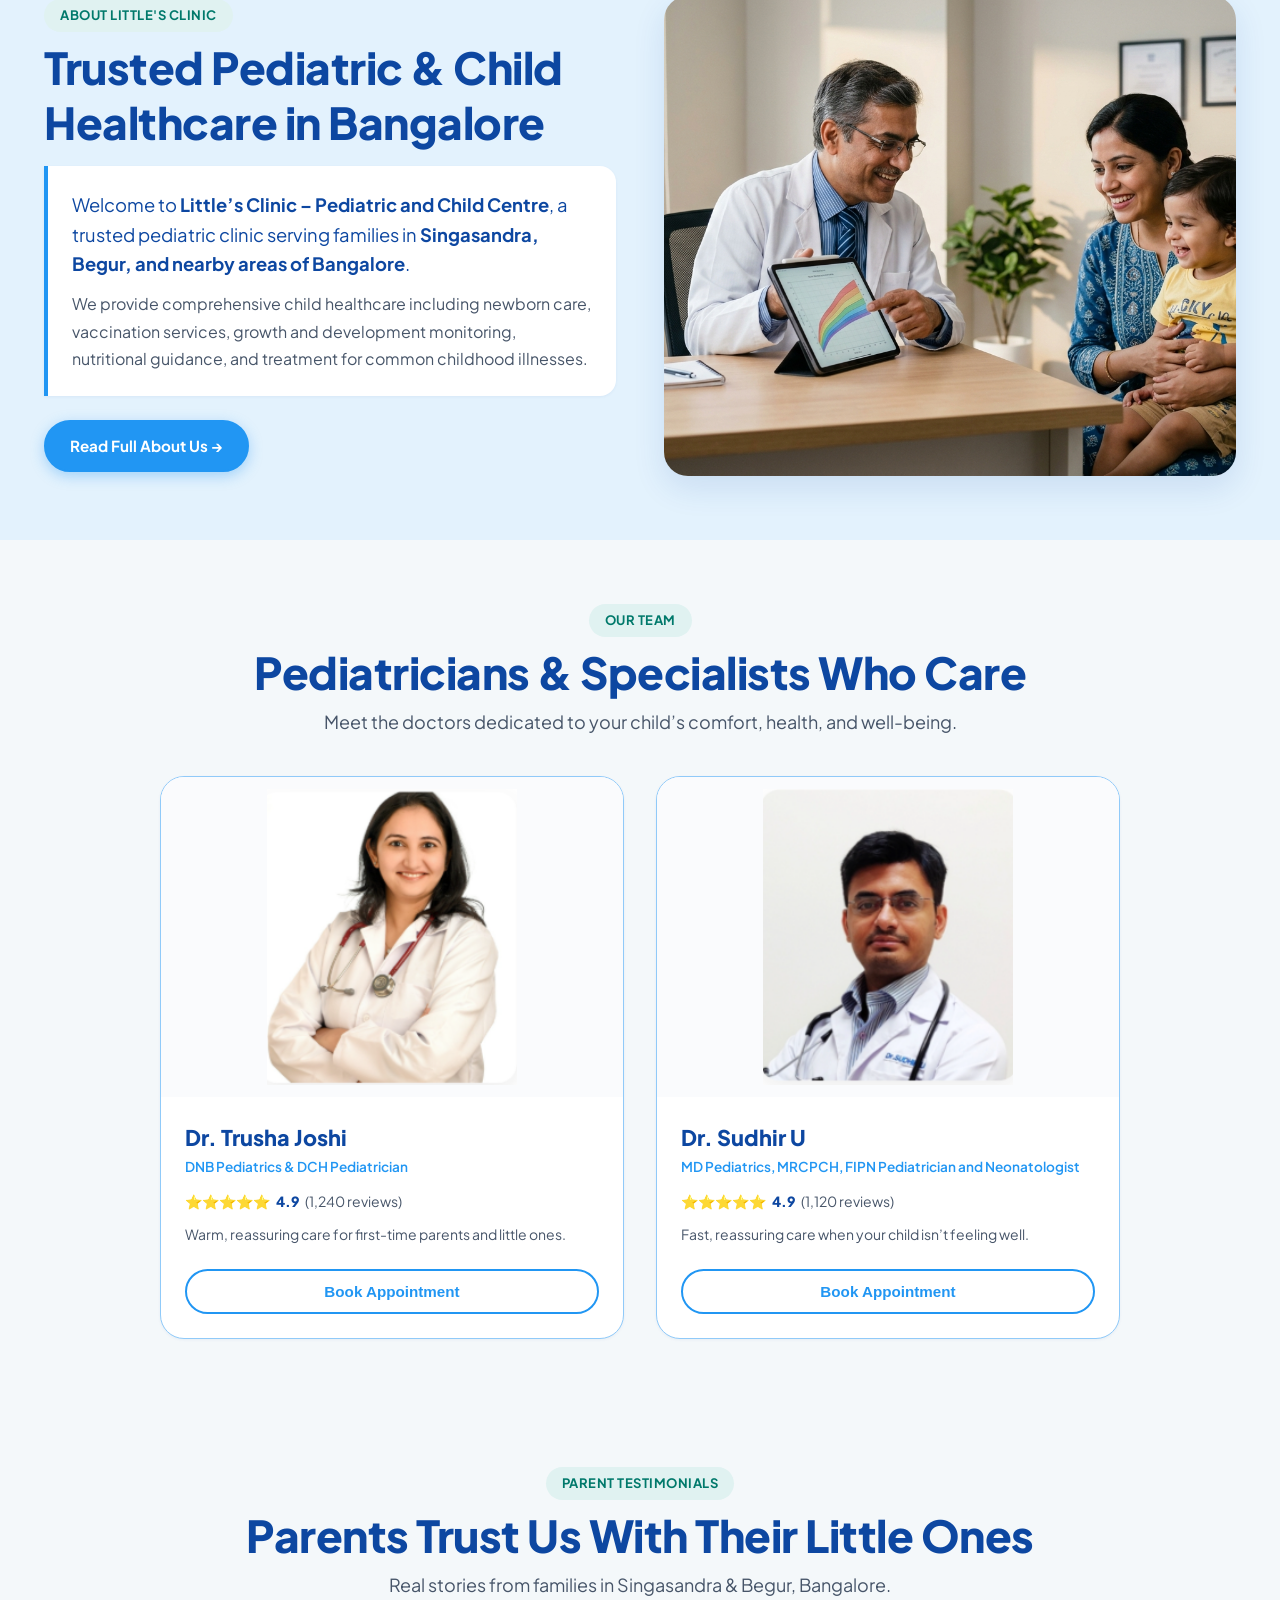
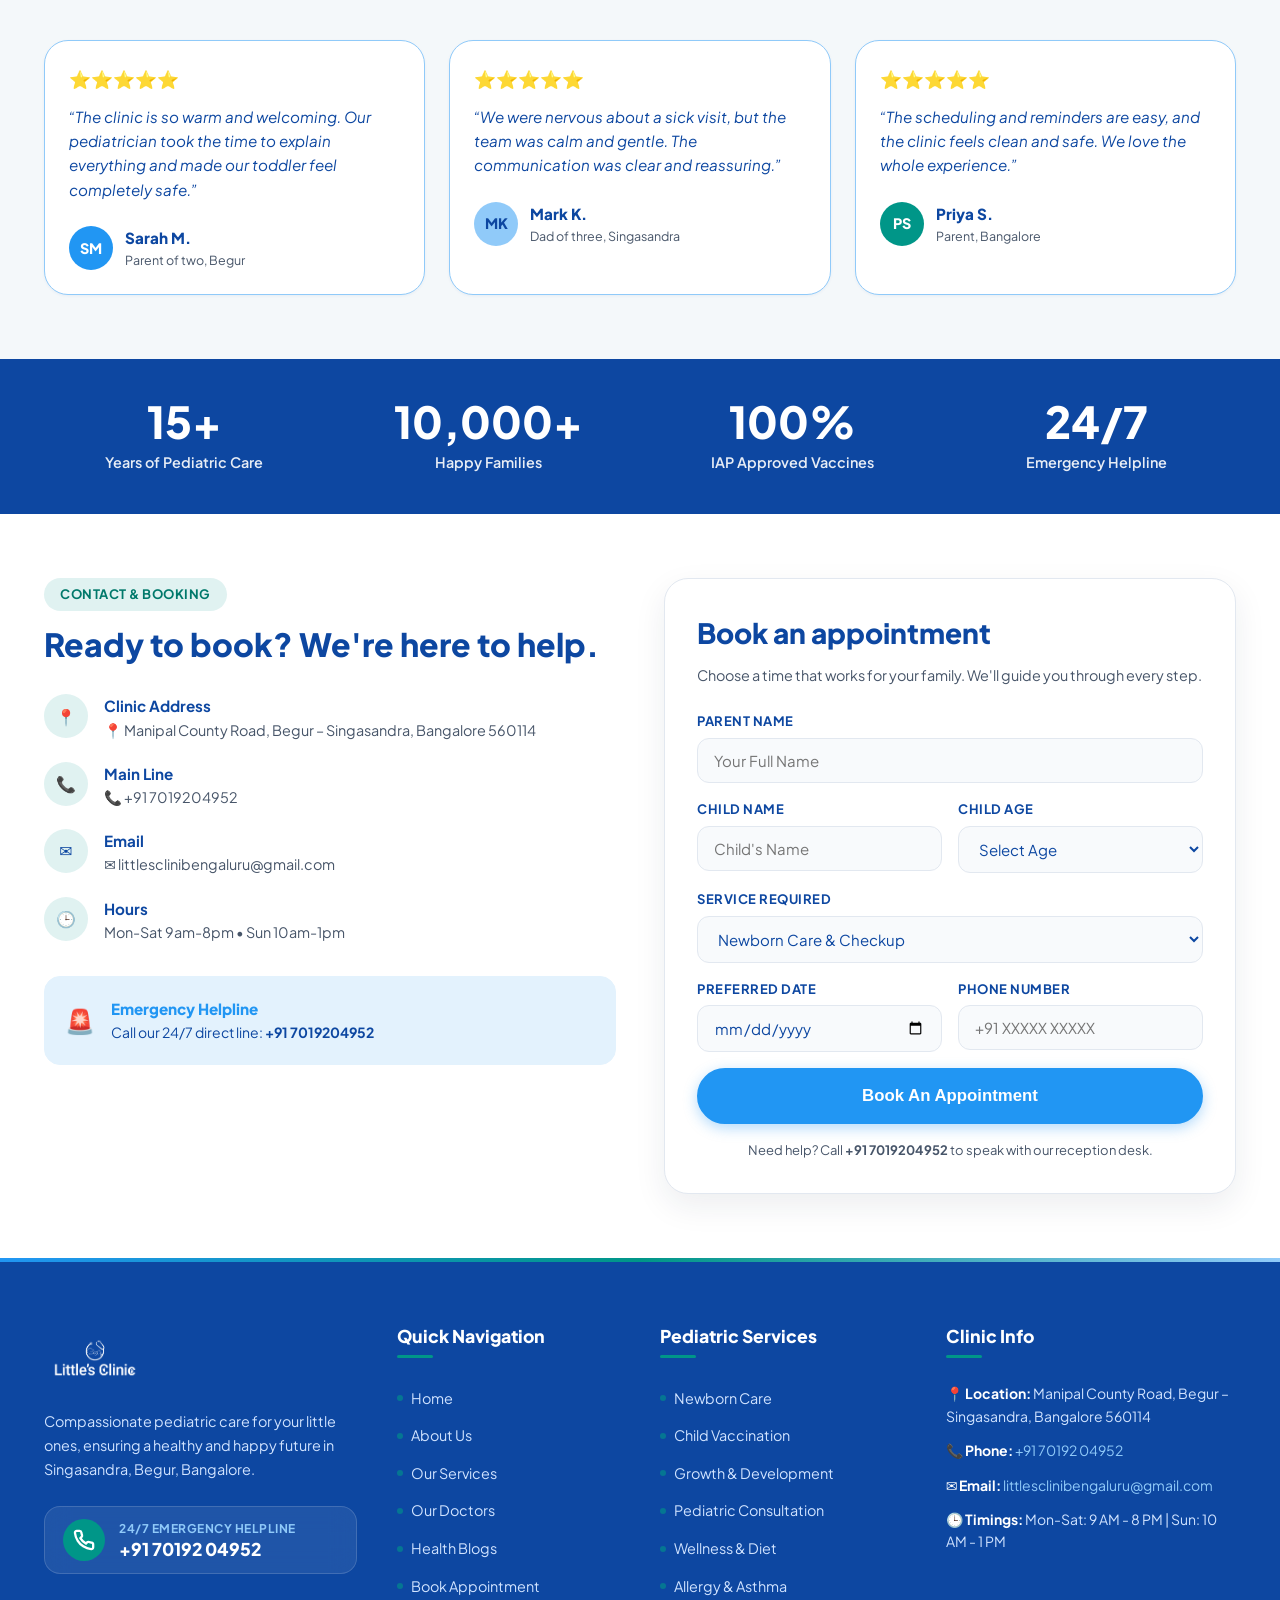
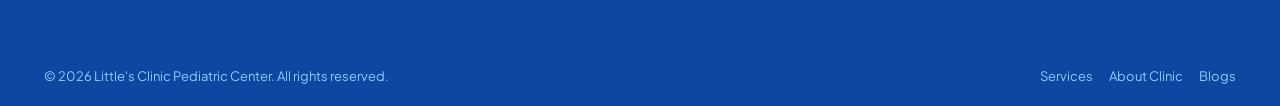
==== commit d7e2173d: "feat: redesign footer component with enhanced layout and emergency contact integration" ====
--- a/index.html
+++ b/index.html
@@ -517,54 +517,77 @@
     </div>
   </section>
 
-  <!-- ================= FOOTER ================= -->
+  <!-- ================= FOOTER (STITCH DESIGN SYSTEM ENHANCED) ================= -->
   <footer class="footer">
     <div class="container footer__container">
       
+      <!-- Column 1: Brand & Mission -->
       <div class="footer__col footer__col--brand">
         <a href="index.html" class="brand-logo footer__logo">
           <img src="assets/image.png" alt="Little's Clinic Logo" class="brand-logo__img footer__logo-img">
         </a>
-        <p class="footer__desc">Dedicated to providing compassionate, top-tier pediatric and neonatal healthcare for growing children and peace of mind for parents in Singasandra, Begur, Bangalore.</p>
-      </div>
-
+        <p class="footer__desc">Compassionate pediatric care for your little ones, ensuring a healthy and happy future in Singasandra, Begur, Bangalore.</p>
+        
+        <!-- Emergency Hotline Box (Stitch Component) -->
+        <div class="footer-emergency-box">
+          <div class="emergency-icon-circle">
+            <svg width="22" height="22" viewBox="0 0 24 24" fill="none" stroke="currentColor" stroke-width="2.5"><path d="M22 16.92v3a2 2 0 0 1-2.18 2 19.79 19.79 0 0 1-8.63-3.07 19.5 19.5 0 0 1-6-6 19.79 19.79 0 0 1-3.07-8.67A2 2 0 0 1 4.11 2h3a2 2 0 0 1 2 1.72 12.84 12.84 0 0 0 .7 2.81 2 2 0 0 1-.45 2.11L8.09 9.91a16 16 0 0 0 6 6l1.27-1.27a2 2 0 0 1 2.11-.45 12.84 12.84 0 0 0 2.81.7A2 2 0 0 1 22 16.92z"/></svg>
+          </div>
+          <div>
+            <span class="emergency-label">24/7 Emergency Helpline</span>
+            <a href="tel:+917019204952" class="emergency-number">+91 70192 04952</a>
+          </div>
+        </div>
+      </div>
+
+      <!-- Column 2: Quick Links -->
       <div class="footer__col">
-        <h4 class="footer__heading">Quick Links</h4>
+        <h4 class="footer__heading">Quick Navigation</h4>
         <ul class="footer__links">
-          <li><a href="index.html">Home</a></li>
-          <li><a href="about.html">About Us</a></li>
-          <li><a href="services.html">Services</a></li>
-          <li><a href="blogs.html">Health Blogs</a></li>
-          <li><a href="#pediatricians">Our Pediatricians</a></li>
-          <li><a href="#contact">Contact</a></li>
+          <li><a href="index.html"><span class="link-dot"></span>Home</a></li>
+          <li><a href="about.html"><span class="link-dot"></span>About Us</a></li>
+          <li><a href="services.html"><span class="link-dot"></span>Our Services</a></li>
+          <li><a href="index.html#pediatricians"><span class="link-dot"></span>Our Doctors</a></li>
+          <li><a href="blogs.html"><span class="link-dot"></span>Health Blogs</a></li>
+          <li><a href="javascript:void(0)" onclick="openBookingModal()"><span class="link-dot"></span>Book Appointment</a></li>
         </ul>
       </div>
 
+      <!-- Column 3: Pediatric Services -->
       <div class="footer__col">
-        <h4 class="footer__heading">Our Services</h4>
+        <h4 class="footer__heading">Pediatric Services</h4>
         <ul class="footer__links">
-          <li><a href="services.html#newborn">Newborn Care</a></li>
-          <li><a href="services.html#vaccination">Child Vaccination</a></li>
-          <li><a href="services.html#growth">Growth & Development</a></li>
-          <li><a href="services.html#consultation">Pediatric Consultation</a></li>
+          <li><a href="services.html#newborn"><span class="link-dot"></span>Newborn Care</a></li>
+          <li><a href="services.html#vaccination"><span class="link-dot"></span>Child Vaccination</a></li>
+          <li><a href="services.html#growth"><span class="link-dot"></span>Growth & Development</a></li>
+          <li><a href="services.html#consultation"><span class="link-dot"></span>Pediatric Consultation</a></li>
+          <li><a href="services.html#nutrition"><span class="link-dot"></span>Wellness & Diet</a></li>
+          <li><a href="services.html#allergy"><span class="link-dot"></span>Allergy & Asthma</a></li>
         </ul>
       </div>
 
+      <!-- Column 4: Contact & Locations -->
       <div class="footer__col">
-        <h4 class="footer__heading">Contact Info</h4>
+        <h4 class="footer__heading">Clinic Info</h4>
         <div class="footer__contact-info">
-          <p><strong>📍 Address:</strong> Manipal County Road, Begur – Singasandra, Bangalore 560114</p>
-          <p><strong>📞 Phone:</strong> +91 7019204952</p>
-          <p><strong>✉ Email:</strong> littlesclinibengaluru@gmail.com</p>
-          <p><strong>🕒 Hours:</strong> Mon-Sat: 9am-8pm | Sun: 10am-1pm</p>
-        </div>
-      </div>
-
-    </div>
-
+          <p><strong>📍 Location:</strong> Manipal County Road, Begur – Singasandra, Bangalore 560114</p>
+          <p><strong>📞 Phone:</strong> <a href="tel:+917019204952">+91 70192 04952</a></p>
+          <p><strong>✉ Email:</strong> <a href="mailto:littlesclinibengaluru@gmail.com">littlesclinibengaluru@gmail.com</a></p>
+          <p><strong>🕒 Timings:</strong> Mon-Sat: 9 AM - 8 PM | Sun: 10 AM - 1 PM</p>
+        </div>
+      </div>
+
+    </div>
+
+    <!-- Bottom Bar -->
     <div class="footer__bottom">
       <div class="container footer__bottom-container">
-        <p>© 2026 Little's Clinic. All rights reserved. Caring for growing smiles with love & expertise.</p>
+        <p>© 2026 Little's Clinic Pediatric Center. All rights reserved.</p>
+        <div class="footer-bottom-links">
+          <a href="services.html">Services</a>
+          <a href="about.html">About Clinic</a>
+          <a href="blogs.html">Blogs</a>
+        </div>
       </div>
     </div>
   </footer>
--- a/styles.css
+++ b/styles.css
@@ -6,44 +6,45 @@
    1. DESIGN TOKENS (CHILD-FRIENDLY & MODERN PALETTE)
    -------------------------------------------------------------------------- */
 :root {
-  --primary: #FF4D79;             /* Loving Warm Pink */
-  --primary-hover: #E63963;
-  --primary-light: #FFF0F3;
-  --primary-gradient: linear-gradient(135deg, #FF4D79 0%, #FF8A3D 100%);
-  --primary-gradient-hover: linear-gradient(135deg, #E63963 0%, #F07525 100%);
+  --primary: #2196F3;             /* Primary Vibrant Blue */
+  --primary-hover: #1976D2;       /* Solid Darker Blue for hover */
+  --primary-light: #E3F2FD;       /* Soft Sky Light background tint */
+  --primary-dark: #0D47A1;        /* Deep Royal Navy Blue */
+  --primary-gradient: #2196F3;    /* Solid primary blue (no gradients) */
+  --primary-gradient-hover: #1976D2;
   
-  --secondary-orange: #FF8A3D;    /* Cheerful Warm Orange */
-  --teal-accent: #20C997;          /* Mint Teal Banner background */
-  --teal-accent-dark: #129B73;
-  --teal-accent-light: #E6F9F5;
-
-  --blue-soft: #38BDF8;
-  --blue-soft-light: #F0F9FF;
-
-  --purple-soft: #A855F7;
-  --purple-soft-light: #F3E8FF;
-
-  --yellow-soft: #FFD166;
-  --yellow-soft-light: #FFFBEB;
-
-  --navy-dark: #1E293B;            /* Header / Primary Text */
-  --navy-card: #253342;            /* Dark Booking Card Background */
+  --secondary-orange: #90CAF9;    /* Soft Light Blue Accent */
+  --teal-accent: #009688;          /* Solid Teal for active/click state */
+  --teal-accent-dark: #00796B;
+  --teal-accent-light: #E0F2F1;
+
+  --blue-soft: #90CAF9;
+  --blue-soft-light: #E3F2FD;
+
+  --purple-soft: #2196F3;
+  --purple-soft-light: #E3F2FD;
+
+  --yellow-soft: #90CAF9;
+  --yellow-soft-light: #E3F2FD;
+
+  --navy-dark: #0D47A1;            /* Header / Primary Text / Dark Section */
+  --navy-card: #1565C0;            /* Dark Card Background */
 
   /* Neutral Backgrounds */
   --bg-white: #FFFFFF;
-  --bg-subtle: #F8FAFC;
-  --bg-warm: #FFF9FA;
-  --bg-footer: #151F2B;
+  --bg-subtle: #F4F8FA;
+  --bg-warm: #E3F2FD;             /* Palette light sky blue tint */
+  --bg-footer: #009688;           /* Solid Teal Footer */
 
   /* Typography Colors */
-  --text-main: #1E293B;
-  --text-muted: #64748B;
-  --text-light: #94A3B8;
+  --text-main: #0D47A1;
+  --text-muted: #475569;
+  --text-light: #90CAF9;
   --text-white: #FFFFFF;
 
   /* Borders & Dividers */
-  --border-color: #E2E8F0;
-  --border-light: #F1F5F9;
+  --border-color: #90CAF9;
+  --border-light: #E3F2FD;
 
   /* Typography Tokens */
   --font-family: 'Plus Jakarta Sans', system-ui, -apple-system, sans-serif;
@@ -68,10 +69,10 @@
   --radius-full: 9999px;
 
   /* Shadows */
-  --shadow-sm: 0 1px 3px rgba(0, 0, 0, 0.05);
-  --shadow-md: 0 4px 12px rgba(30, 41, 59, 0.06);
-  --shadow-lg: 0 12px 32px rgba(30, 41, 59, 0.08);
-  --shadow-hover: 0 16px 32px rgba(255, 77, 121, 0.16);
+  --shadow-sm: 0 1px 3px rgba(13, 71, 161, 0.06);
+  --shadow-md: 0 4px 12px rgba(13, 71, 161, 0.08);
+  --shadow-lg: 0 12px 32px rgba(13, 71, 161, 0.12);
+  --shadow-hover: 0 16px 32px rgba(33, 150, 243, 0.22);
 
   /* Container Width */
   --container-max-width: 1240px;
@@ -466,7 +467,7 @@
   margin-right: auto;
 }
 
-/* Buttons */
+/* Buttons - Solid Teal on Hover and Active/Click */
 .btn {
   display: inline-flex;
   align-items: center;
@@ -478,31 +479,59 @@
   font-weight: 700;
   cursor: pointer;
   border: 2px solid transparent;
-  transition: all 0.25s cubic-bezier(0.4, 0, 0.2, 1);
+  transition: background-color 0.2s ease, border-color 0.2s ease, color 0.2s ease, transform 0.15s ease, box-shadow 0.2s ease;
   white-space: nowrap;
-}
-
-.btn--primary {
-  background: var(--primary-gradient);
+  user-select: none;
+}
+
+.btn--primary,
+.btn--pink-gradient {
+  background-color: var(--primary);
+  background: var(--primary);
   color: var(--text-white);
-  box-shadow: 0 4px 14px rgba(255, 77, 121, 0.35);
-}
-
-.btn--primary:hover {
+  border-color: var(--primary);
+  box-shadow: 0 4px 14px rgba(33, 150, 243, 0.35);
+}
+
+.btn--primary:hover,
+.btn--pink-gradient:hover {
+  background-color: var(--teal-accent);
+  background: var(--teal-accent);
+  border-color: var(--teal-accent);
+  color: #FFFFFF;
   transform: translateY(-2px);
-  box-shadow: 0 8px 20px rgba(255, 77, 121, 0.45);
+  box-shadow: 0 8px 20px rgba(0, 150, 136, 0.4);
+}
+
+.btn--primary:active,
+.btn--pink-gradient:active {
+  background-color: var(--teal-accent-dark) !important;
+  background: var(--teal-accent-dark) !important;
+  border-color: var(--teal-accent-dark) !important;
+  color: #FFFFFF !important;
+  transform: translateY(0) scale(0.98);
+  box-shadow: 0 2px 8px rgba(0, 121, 107, 0.4);
 }
 
 .btn--outline {
   border-color: var(--border-color);
-  color: var(--text-main);
+  color: var(--navy-dark);
   background-color: transparent;
 }
 
 .btn--outline:hover {
-  border-color: var(--primary);
-  color: var(--primary);
-  background-color: var(--primary-light);
+  border-color: var(--teal-accent);
+  color: #FFFFFF;
+  background-color: var(--teal-accent);
+  background: var(--teal-accent);
+}
+
+.btn--outline:active {
+  background-color: var(--teal-accent-dark) !important;
+  background: var(--teal-accent-dark) !important;
+  border-color: var(--teal-accent-dark) !important;
+  color: #FFFFFF !important;
+  transform: translateY(0) scale(0.98);
 }
 
 .btn--outline-primary {
@@ -512,31 +541,40 @@
 }
 
 .btn--outline-primary:hover {
-  background: var(--primary-gradient);
-  color: var(--text-white);
-  border-color: transparent;
-}
-
-.btn--pink-gradient {
-  background: var(--primary-gradient);
-  color: var(--text-white);
-  box-shadow: 0 4px 16px rgba(255, 77, 121, 0.4);
-}
-
-.btn--pink-gradient:hover {
-  transform: translateY(-2px);
-  box-shadow: 0 8px 24px rgba(255, 77, 121, 0.5);
+  background-color: var(--teal-accent);
+  background: var(--teal-accent);
+  color: #FFFFFF;
+  border-color: var(--teal-accent);
+}
+
+.btn--outline-primary:active {
+  background-color: var(--teal-accent-dark) !important;
+  background: var(--teal-accent-dark) !important;
+  border-color: var(--teal-accent-dark) !important;
+  color: #FFFFFF !important;
+  transform: translateY(0) scale(0.98);
 }
 
 .btn--white-pill {
   background-color: #FFFFFF;
   color: var(--navy-dark);
+  border-color: #FFFFFF;
   box-shadow: var(--shadow-md);
 }
 
 .btn--white-pill:hover {
-  background-color: #F1F5F9;
+  background-color: var(--teal-accent);
+  color: #FFFFFF;
+  border-color: var(--teal-accent);
   transform: translateY(-2px);
+}
+
+.btn--white-pill:active {
+  background-color: var(--teal-accent-dark) !important;
+  background: var(--teal-accent-dark) !important;
+  border-color: var(--teal-accent-dark) !important;
+  color: #FFFFFF !important;
+  transform: translateY(0) scale(0.98);
 }
 
 .btn--lg {
@@ -551,6 +589,35 @@
 
 .btn--full {
   width: 100%;
+}
+
+/* Global button hover & click/active state rule for solid teal */
+button:hover,
+.btn:hover,
+input[type="submit"]:hover,
+input[type="button"]:hover,
+.carousel-control:hover,
+.share-btn:hover {
+  background-color: #009688;
+  background: #009688;
+  border-color: #009688;
+  color: #FFFFFF;
+}
+
+button:active,
+.btn:active,
+input[type="submit"]:active,
+input[type="button"]:active,
+.carousel-control:active,
+.share-btn:active,
+.tab-btn:active,
+.modal-close-btn:active,
+.blog-modal-close:active {
+  background-color: #00796B !important;
+  background: #00796B !important;
+  border-color: #00796B !important;
+  color: #FFFFFF !important;
+  transform: scale(0.97);
 }
 
 /* --------------------------------------------------------------------------
@@ -901,19 +968,33 @@
   padding: 10px 22px;
   border-radius: var(--radius-full);
   border: 1px solid var(--border-color);
-  background-color: var(--bg-white);
-  color: var(--text-muted);
+  background-color: var(--primary-light);
+  color: var(--navy-dark);
   font-weight: 700;
   font-size: 0.9rem;
   cursor: pointer;
   transition: all 0.25s ease;
 }
 
-.tab-btn:hover, .tab-btn.active {
-  background: var(--primary-gradient);
+.tab-btn:hover {
+  background-color: var(--blue-soft);
+  color: var(--navy-dark);
+  border-color: var(--primary);
+}
+
+.tab-btn.active {
+  background-color: var(--primary);
+  background: var(--primary);
   color: white;
-  border-color: transparent;
-  box-shadow: 0 4px 12px rgba(255, 77, 121, 0.3);
+  border-color: var(--primary);
+  box-shadow: 0 4px 12px rgba(33, 150, 243, 0.3);
+}
+
+.tab-btn:active {
+  background-color: #009688 !important;
+  background: #009688 !important;
+  color: #FFFFFF !important;
+  border-color: #009688 !important;
 }
 
 .services-grid {
@@ -1578,7 +1659,7 @@
   width: 44px;
   height: 44px;
   border-radius: var(--radius-full);
-  background: var(--primary-gradient);
+  background: var(--primary);
   color: white;
   font-weight: 800;
   display: flex;
@@ -1587,8 +1668,8 @@
   font-size: 0.9rem;
 }
 
-.author-avatar--2 { background: linear-gradient(135deg, #20C997 0%, #0EA5E9 100%); }
-.author-avatar--3 { background: linear-gradient(135deg, #A855F7 0%, #EC4899 100%); }
+.author-avatar--2 { background: var(--blue-soft); color: var(--navy-dark); }
+.author-avatar--3 { background: var(--teal-accent); color: white; }
 
 .author-name {
   font-size: 0.95rem;
@@ -1603,7 +1684,7 @@
 
 /* Stats Banner */
 .stats-banner {
-  background: linear-gradient(135deg, #20C997 0%, #129B73 100%);
+  background: var(--navy-dark);
   color: white;
   padding: var(--space-10) 0;
 }
@@ -1781,17 +1862,29 @@
 }
 
 /* --------------------------------------------------------------------------
-   14. FOOTER
+   14. STITCH ENHANCED ATTRACTIVE FOOTER
    -------------------------------------------------------------------------- */
 .footer {
-  background-color: var(--bg-footer);
-  color: #94A3B8;
+  background-color: var(--navy-dark);
+  color: #FFFFFF;
   padding-top: var(--space-16);
+  position: relative;
+  overflow: hidden;
+}
+
+.footer::before {
+  content: '';
+  position: absolute;
+  top: 0;
+  left: 0;
+  right: 0;
+  height: 4px;
+  background: linear-gradient(90deg, var(--primary) 0%, var(--teal-accent) 50%, var(--blue-soft) 100%);
 }
 
 .footer__container {
   display: grid;
-  grid-template-columns: 1.5fr 1fr 1fr 1.2fr;
+  grid-template-columns: 1.4fr 1fr 1.1fr 1.3fr;
   gap: var(--space-10);
   padding-bottom: var(--space-12);
 }
@@ -1805,62 +1898,137 @@
 }
 
 .footer__desc {
+  font-size: 0.9rem;
+  line-height: 1.65;
+  color: #D0E3FF;
+  margin-bottom: var(--space-6);
+}
+
+.footer-emergency-box {
+  display: flex;
+  align-items: center;
+  gap: 14px;
+  background: rgba(255, 255, 255, 0.08);
+  backdrop-filter: blur(12px);
+  border: 1px solid rgba(255, 255, 255, 0.15);
+  padding: 12px 18px;
+  border-radius: var(--radius-lg);
+  margin-top: var(--space-2);
+}
+
+.emergency-icon-circle {
+  width: 42px;
+  height: 42px;
+  border-radius: 50%;
+  background-color: var(--teal-accent);
+  color: white;
+  display: flex;
+  align-items: center;
+  justify-content: center;
+  flex-shrink: 0;
+}
+
+.emergency-label {
+  display: block;
+  font-size: 0.75rem;
+  font-weight: 700;
+  text-transform: uppercase;
+  letter-spacing: 0.5px;
+  color: #90CAF9;
+}
+
+.emergency-number {
+  font-size: 1.1rem;
+  font-weight: 800;
+  color: #FFFFFF;
+  display: block;
+  line-height: 1.2;
+}
+
+.emergency-number:hover {
+  color: var(--teal-accent);
+}
+
+.footer__heading {
+  font-size: 1.1rem;
+  font-weight: 800;
+  color: #FFFFFF;
+  margin-bottom: var(--space-6);
+  position: relative;
+  padding-bottom: 8px;
+}
+
+.footer__heading::after {
+  content: '';
+  position: absolute;
+  bottom: 0;
+  left: 0;
+  width: 36px;
+  height: 3px;
+  background-color: var(--teal-accent);
+  border-radius: var(--radius-full);
+}
+
+.footer__links {
+  display: flex;
+  flex-direction: column;
+  gap: 10px;
+}
+
+.footer__links a {
+  font-size: 0.9rem;
+  color: #D0E3FF;
+  display: inline-flex;
+  align-items: center;
+  gap: 8px;
+  transition: all 0.2s ease;
+}
+
+.link-dot {
+  width: 6px;
+  height: 6px;
+  border-radius: 50%;
+  background-color: var(--teal-accent);
+  opacity: 0.6;
+  transition: all 0.2s ease;
+}
+
+.footer__links a:hover {
+  color: #FFFFFF;
+  transform: translateX(4px);
+}
+
+.footer__links a:hover .link-dot {
+  opacity: 1;
+  transform: scale(1.5);
+  background-color: var(--blue-soft);
+}
+
+.footer__contact-info p {
   font-size: 0.875rem;
+  color: #D0E3FF;
+  margin-bottom: 12px;
   line-height: 1.6;
-  margin-bottom: var(--space-6);
-}
-
-.footer__socials {
-  display: flex;
-  gap: var(--space-3);
-}
-
-.social-icon {
-  width: 36px;
-  height: 36px;
-  border-radius: var(--radius-full);
-  background-color: rgba(255, 255, 255, 0.08);
-  color: white;
-  display: flex;
-  align-items: center;
-  justify-content: center;
-  transition: background-color 0.25s ease;
-}
-
-.social-icon:hover {
-  background-color: var(--primary);
-}
-
-.footer__heading {
-  font-size: 1.05rem;
-  font-weight: 800;
-  color: white;
-  margin-bottom: var(--space-6);
-}
-
-.footer__links li {
-  margin-bottom: var(--space-3);
-}
-
-.footer__links a {
-  font-size: 0.875rem;
-  color: #94A3B8;
-}
-
-.footer__links a:hover {
-  color: white;
-}
-
-.footer__contact-info p {
-  font-size: 0.85rem;
-  margin-bottom: var(--space-3);
-  line-height: 1.5;
-}
-
+}
+
+.footer__contact-info strong {
+  color: #FFFFFF;
+}
+
+.footer__contact-info a {
+  color: #90CAF9;
+}
+
+.footer__contact-info a:hover {
+  color: #FFFFFF;
+  text-decoration: underline;
+}
+
+/* Footer Bottom Bar */
 .footer__bottom {
-  border-top: 1px solid rgba(255, 255, 255, 0.08);
-  padding: var(--space-6) 0;
+  padding: var(--space-5) 0;
   font-size: 0.8125rem;
+  color: #90CAF9;
 }
 
 .footer__bottom-container {
@@ -1869,6 +2037,20 @@
   align-items: center;
   flex-wrap: wrap;
   gap: var(--space-4);
+}
+
+.footer-bottom-links {
+  display: flex;
+  gap: 16px;
+}
+
+.footer-bottom-links a {
+  color: #90CAF9;
+}
+
+.footer-bottom-links a:hover {
+  color: #FFFFFF;
+  text-decoration: underline;
 }
 
 /* --------------------------------------------------------------------------
